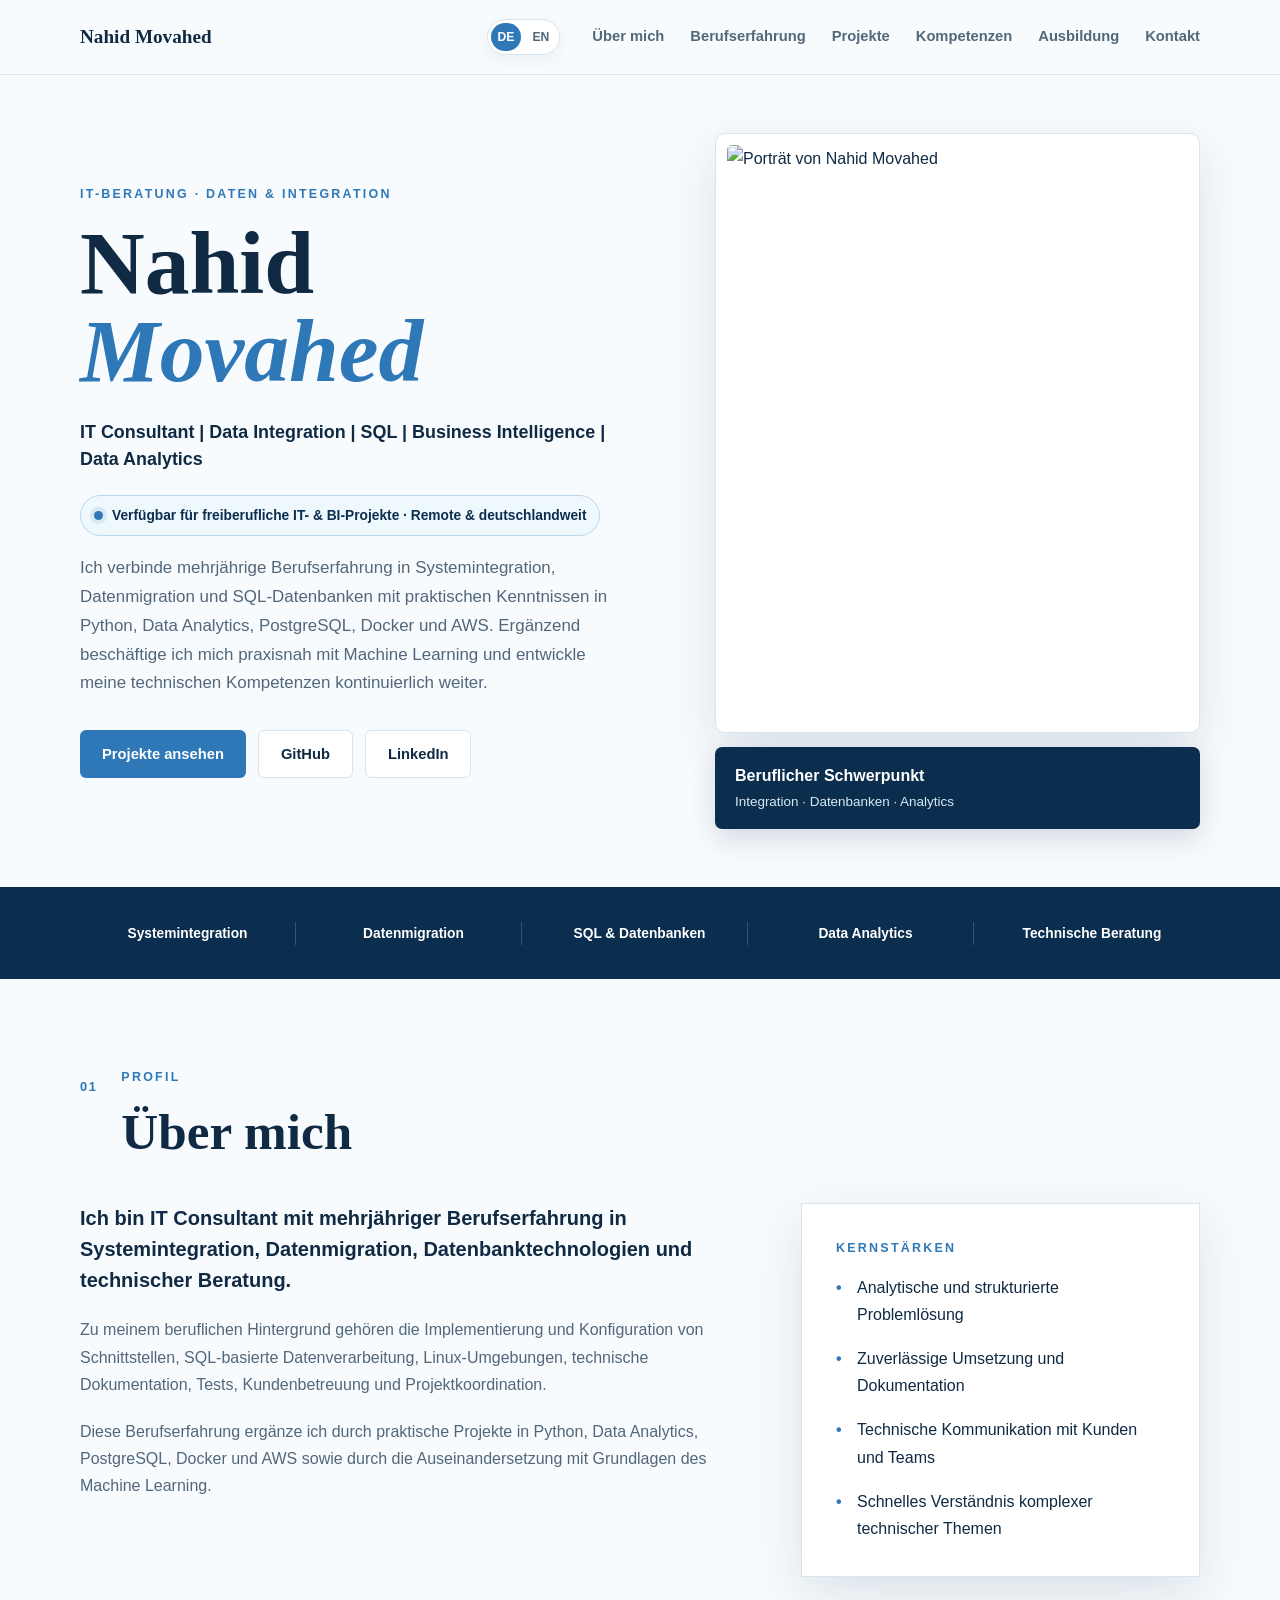
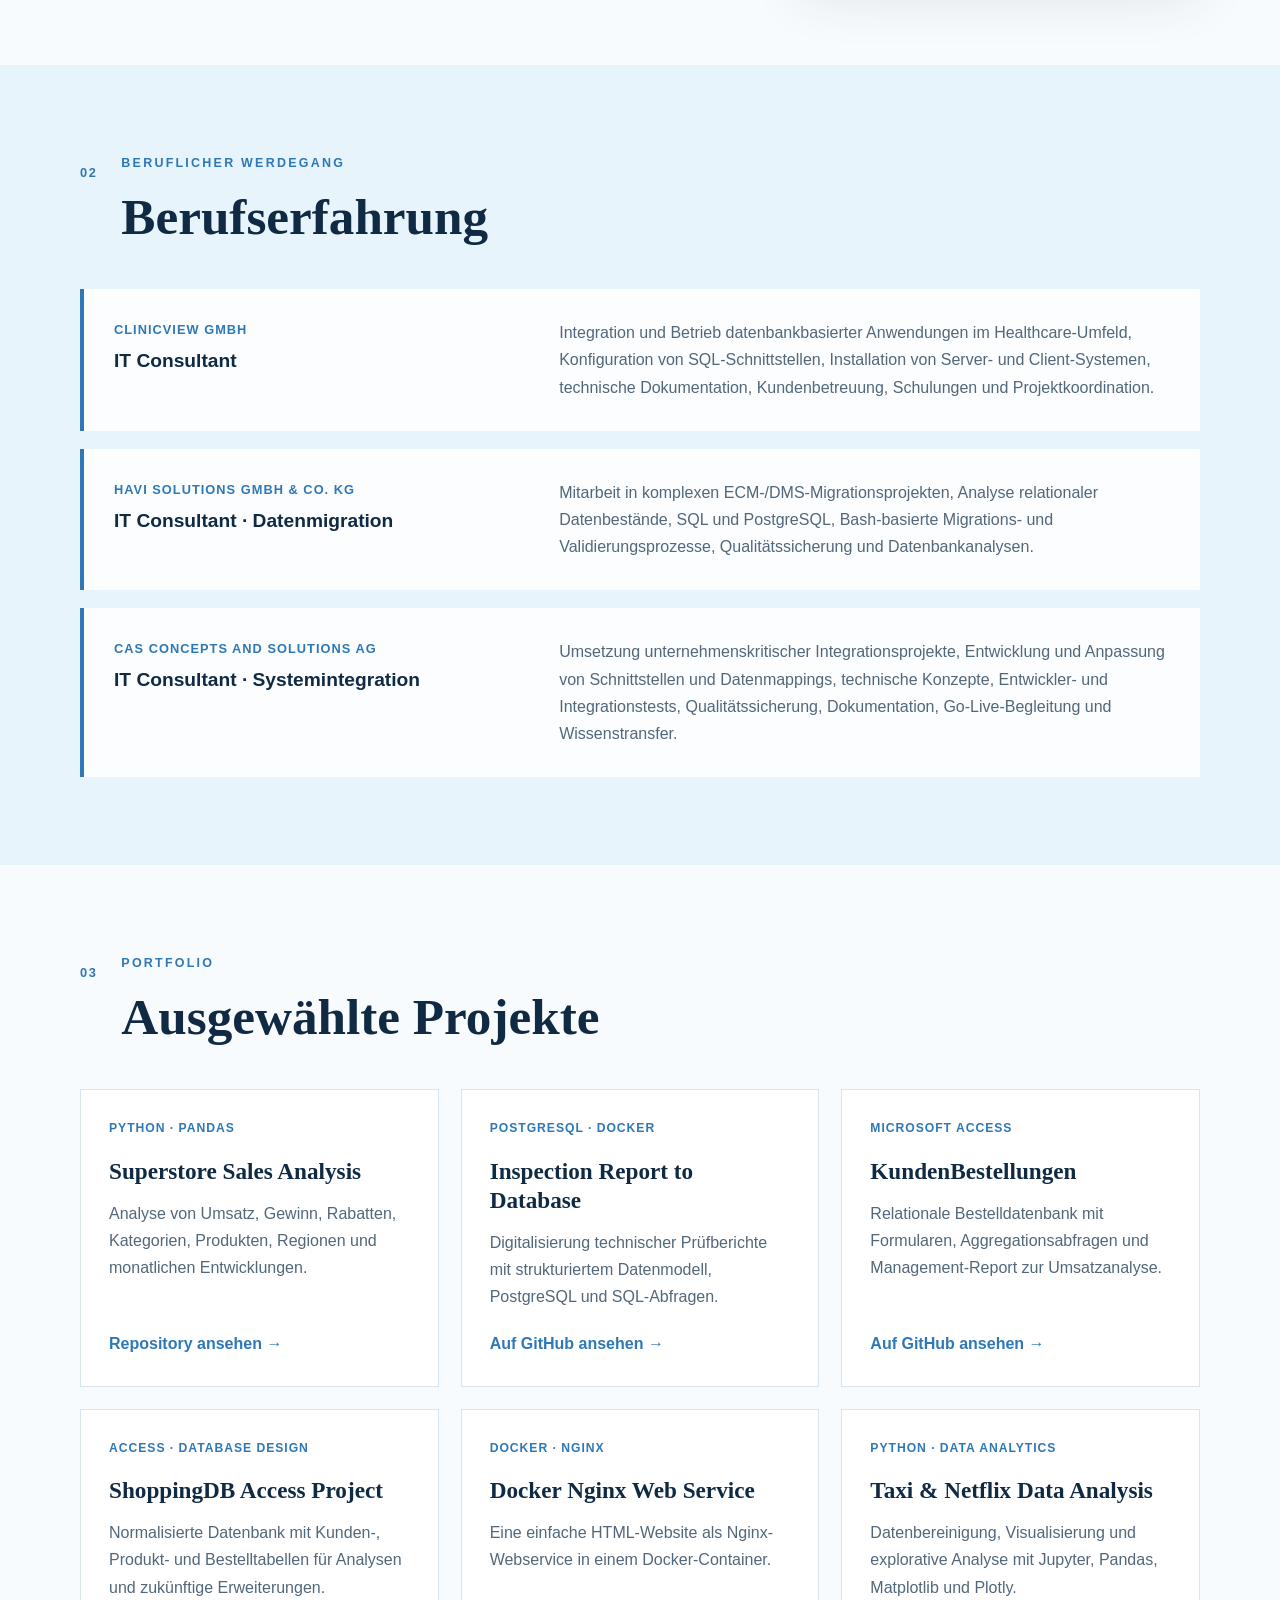
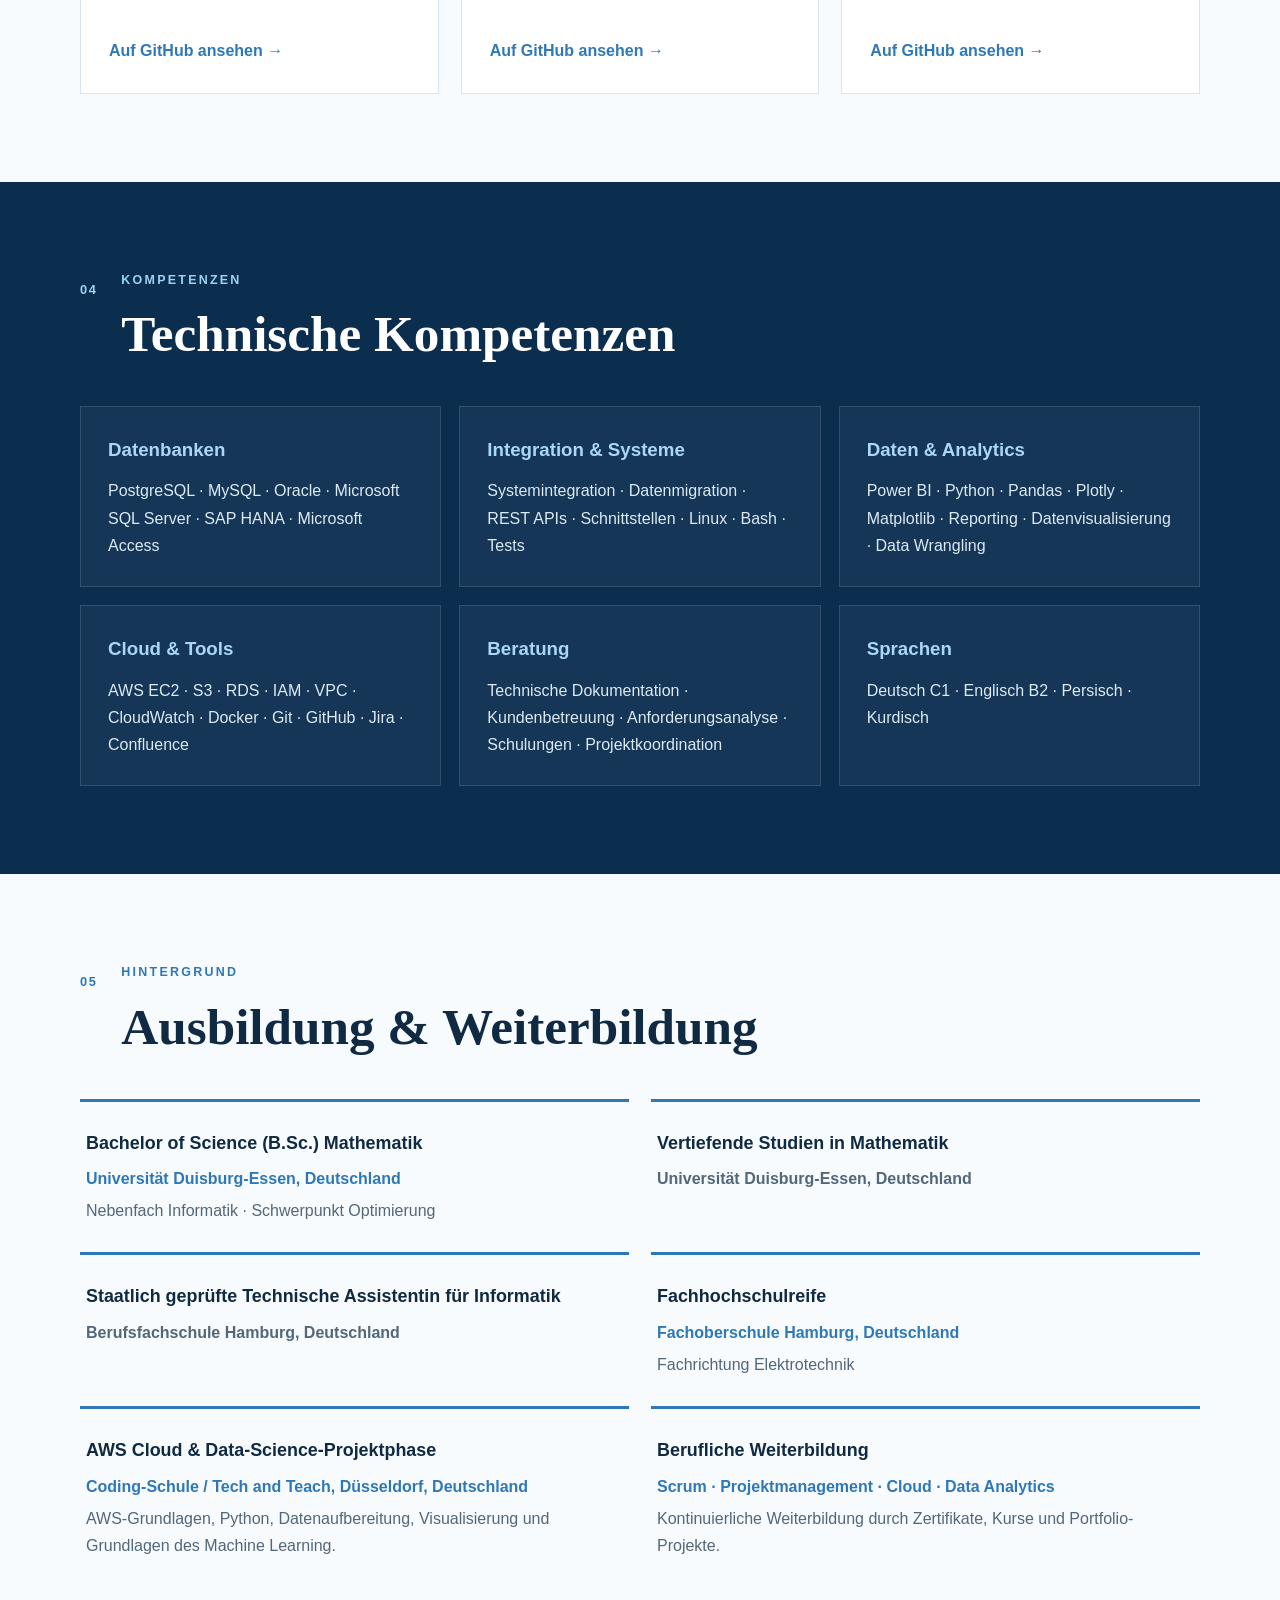
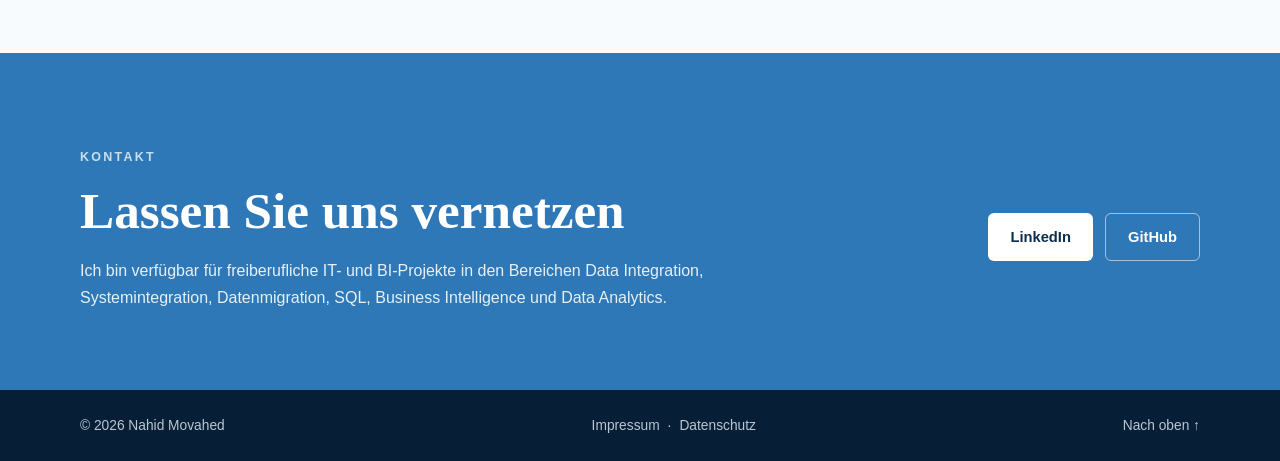
==== index.html @ 4afa4681 "Update portfolio services and skills" ====
<!DOCTYPE html>

<html lang="de">
<head>
<meta charset="utf-8"/>
<meta content="width=device-width, initial-scale=1.0" name="viewport"/>
<meta content="Professionelles Portfolio von Nahid Movahed – IT Consultant mit Schwerpunkten in Systemintegration, Datenmigration, SQL-Datenbanken und Data Analytics." name="description"/>
<meta content="Nahid Movahed" name="author"/>
<meta content="Nahid Movahed | IT Consultant" property="og:title"/>
<meta content="Systemintegration, Datenmigration, SQL und Data Analytics" property="og:description"/>
<meta content="website" property="og:type"/>
<title>Nahid Movahed | IT Consultant</title>
<link href="https://fonts.googleapis.com" rel="preconnect"/>
<link crossorigin="" href="https://fonts.gstatic.com" rel="preconnect"/>
<link href="https://fonts.googleapis.com/css2?family=Inter:wght@400;500;600;700&amp;family=Playfair+Display:wght@600;700&amp;display=swap" rel="stylesheet"/>
<link href="style.css" rel="stylesheet"/>
</head>
<body>
<header class="site-header">
<nav aria-label="Main navigation" class="nav container">
<a class="brand" href="#home">Nahid Movahed</a>
<div aria-label="Sprachauswahl" class="language-switch"><a class="active" href="index.html">DE</a><span>|</span><a href="en.html">EN</a></div><button aria-controls="nav-links" aria-expanded="false" aria-label="Menü öffnen" class="menu-button">☰</button>
<div class="nav-links" id="nav-links">
<a href="#about">Über mich</a>
<a href="#experience">Berufserfahrung</a>
<a href="#projects">Projekte</a>
<a href="#skills">Kompetenzen</a>
<a href="#education">Ausbildung</a>
<a href="#contact">Kontakt</a>
</div>
</nav>
</header>
<main>
<section class="hero container" id="home">
<div class="hero-copy">
<p class="eyebrow">IT-BERATUNG · DATEN &amp; INTEGRATION</p>
<h1>Nahid <span>Movahed</span></h1>
<p class="hero-title">IT Consultant | Data Integration | SQL | Business Intelligence | Data Analytics</p>
        <div class="freelance-badge">
          <span class="status-dot" aria-hidden="true"></span>
          Verfügbar für freiberufliche IT- & BI-Projekte · Remote & deutschlandweit
        </div>
<p class="hero-text">Ich verbinde mehrjährige Berufserfahrung in Systemintegration, Datenmigration und SQL-Datenbanken mit praktischen Kenntnissen in Python, Data Analytics, PostgreSQL, Docker und AWS. Ergänzend beschäftige ich mich praxisnah mit Machine Learning und entwickle meine technischen Kompetenzen kontinuierlich weiter.</p>
<div class="hero-actions">
<a class="button primary" href="#projects">Projekte ansehen</a>
<a class="button secondary" href="https://github.com/NahidMovahed-GER" rel="noopener" target="_blank">GitHub</a>
<a class="button secondary" href="https://www.linkedin.com/in/nahid-movahed-927a34260/" rel="noopener" target="_blank">LinkedIn</a>
</div>
</div>
<div class="hero-visual">
<div class="portrait-frame">
<img alt="Porträt von Nahid Movahed" src="https://github.com/NahidMovahed-GER.png"/>
</div>
<div class="professional-focus-card">
<strong>Beruflicher Schwerpunkt</strong>
<span>Integration · Datenbanken · Analytics</span>
</div>
</div>
</section>
<section aria-label="Core areas" class="focus-strip">
<div class="container focus-grid">
<span>Systemintegration</span>
<span>Datenmigration</span>
<span>SQL &amp; Datenbanken</span>
<span>Data Analytics</span>
<span>Technische Beratung</span>
</div>
</section>
<section class="section container" id="about">
<div class="section-heading">
<p class="section-number">01</p>
<div>
<p class="eyebrow">PROFIL</p>
<h2>Über mich</h2>
</div>
</div>
<div class="about-grid">
<div class="about-copy">
<p class="lead">Ich bin IT Consultant mit mehrjähriger Berufserfahrung in Systemintegration, Datenmigration, Datenbanktechnologien und technischer Beratung.</p>
<p>Zu meinem beruflichen Hintergrund gehören die Implementierung und Konfiguration von Schnittstellen, SQL-basierte Datenverarbeitung, Linux-Umgebungen, technische Dokumentation, Tests, Kundenbetreuung und Projektkoordination.</p>
<p>Diese Berufserfahrung ergänze ich durch praktische Projekte in Python, Data Analytics, PostgreSQL, Docker und AWS sowie durch die Auseinandersetzung mit Grundlagen des Machine Learning.</p>
</div>
<aside class="strengths-card">
<p class="eyebrow">KERNSTÄRKEN</p>
<ul>
<li>Analytische und strukturierte Problemlösung</li>
<li>Zuverlässige Umsetzung und Dokumentation</li>
<li>Technische Kommunikation mit Kunden und Teams</li>
<li>Schnelles Verständnis komplexer technischer Themen</li>
</ul>
</aside>
</div>
</section>
<section class="section section-soft" id="experience">
<div class="container">
<div class="section-heading">
<p class="section-number">02</p>
<div>
<p class="eyebrow">BERUFLICHER WERDEGANG</p>
<h2>Berufserfahrung</h2>
</div>
</div>
<div class="experience-list">
<article class="experience-card">
<div>
<p class="company">ClinicView GmbH</p>
<h3>IT Consultant</h3>
</div>
<p>Integration und Betrieb datenbankbasierter Anwendungen im Healthcare-Umfeld, Konfiguration von SQL-Schnittstellen, Installation von Server- und Client-Systemen, technische Dokumentation, Kundenbetreuung, Schulungen und Projektkoordination.</p>
</article>
<article class="experience-card">
<div>
<p class="company">HAVI Solutions GmbH &amp; Co. KG</p>
<h3>IT Consultant · Datenmigration</h3>
</div>
<p>Mitarbeit in komplexen ECM-/DMS-Migrationsprojekten, Analyse relationaler Datenbestände, SQL und PostgreSQL, Bash-basierte Migrations- und Validierungsprozesse, Qualitätssicherung und Datenbankanalysen.</p>
</article>
<article class="experience-card">
<div>
<p class="company">CAS Concepts and Solutions AG</p>
<h3>IT Consultant · Systemintegration</h3>
</div>
<p>Umsetzung unternehmenskritischer Integrationsprojekte, Entwicklung und Anpassung von Schnittstellen und Datenmappings, technische Konzepte, Entwickler- und Integrationstests, Qualitätssicherung, Dokumentation, Go-Live-Begleitung und Wissenstransfer.</p>
</article>
</div>
</div>
</section>
<section class="section container" id="projects">
<div class="section-heading">
<p class="section-number">03</p>
<div>
<p class="eyebrow">PORTFOLIO</p>
<h2>Ausgewählte Projekte</h2>
</div>
</div>
<div class="project-grid">
<article class="project-card">
<p class="project-tag">Python · Pandas</p>
<h3>Superstore Sales Analysis</h3>
<p>Analyse von Umsatz, Gewinn, Rabatten, Kategorien, Produkten, Regionen und monatlichen Entwicklungen.</p>
<a href="https://github.com/NahidMovahed-GER/superstore-sales-analysis" rel="noopener" target="_blank">Repository ansehen →</a>
</article>
<article class="project-card">
<p class="project-tag">PostgreSQL · Docker</p>
<h3>Inspection Report to Database</h3>
<p>Digitalisierung technischer Prüfberichte mit strukturiertem Datenmodell, PostgreSQL und SQL-Abfragen.</p>
<a href="https://github.com/NahidMovahed-GER" rel="noopener" target="_blank">Auf GitHub ansehen →</a>
</article>
<article class="project-card">
<p class="project-tag">Microsoft Access</p>
<h3>KundenBestellungen</h3>
<p>Relationale Bestelldatenbank mit Formularen, Aggregationsabfragen und Management-Report zur Umsatzanalyse.</p>
<a href="https://github.com/NahidMovahed-GER" rel="noopener" target="_blank">Auf GitHub ansehen →</a>
</article>
<article class="project-card">
<p class="project-tag">Access · Database Design</p>
<h3>ShoppingDB Access Project</h3>
<p>Normalisierte Datenbank mit Kunden-, Produkt- und Bestelltabellen für Analysen und zukünftige Erweiterungen.</p>
<a href="https://github.com/NahidMovahed-GER" rel="noopener" target="_blank">Auf GitHub ansehen →</a>
</article>
<article class="project-card">
<p class="project-tag">Docker · Nginx</p>
<h3>Docker Nginx Web Service</h3>
<p>Eine einfache HTML-Website als Nginx-Webservice in einem Docker-Container.</p>
<a href="https://github.com/NahidMovahed-GER" rel="noopener" target="_blank">Auf GitHub ansehen →</a>
</article>
<article class="project-card">
<p class="project-tag">Python · Data Analytics</p>
<h3>Taxi &amp; Netflix Data Analysis</h3>
<p>Datenbereinigung, Visualisierung und explorative Analyse mit Jupyter, Pandas, Matplotlib und Plotly.</p>
<a href="https://github.com/NahidMovahed-GER" rel="noopener" target="_blank">Auf GitHub ansehen →</a>
</article>
</div>
</section>
<section class="section section-dark" id="skills">
<div class="container">
<div class="section-heading light">
<p class="section-number">04</p>
<div>
<p class="eyebrow">KOMPETENZEN</p>
<h2>Technische Kompetenzen</h2>
</div>
</div>
<div class="skills-grid">
<div class="skill-group">
<h3>Datenbanken</h3>
<p>PostgreSQL · MySQL · Oracle · Microsoft SQL Server · SAP HANA · Microsoft Access</p>
</div>
<div class="skill-group">
<h3>Integration &amp; Systeme</h3>
<p>Systemintegration · Datenmigration · REST APIs · Schnittstellen · Linux · Bash · Tests</p>
</div>
<div class="skill-group">
<h3>Daten &amp; Analytics</h3>
<p>Power BI · Python · Pandas · Plotly · Matplotlib · Reporting · Datenvisualisierung · Data Wrangling</p>
</div>
<div class="skill-group">
<h3>Cloud &amp; Tools</h3>
<p>AWS EC2 · S3 · RDS · IAM · VPC · CloudWatch · Docker · Git · GitHub · Jira · Confluence</p>
</div>
<div class="skill-group">
<h3>Beratung</h3>
<p>Technische Dokumentation · Kundenbetreuung · Anforderungsanalyse · Schulungen · Projektkoordination</p>
</div>
<div class="skill-group">
<h3>Sprachen</h3>
<p>Deutsch C1 · Englisch B2 · Persisch · Kurdisch</p>
</div>
</div>
</div>
</section>
<section class="section container" id="education">
<div class="section-heading">
<p class="section-number">05</p>
<div>
<p class="eyebrow">HINTERGRUND</p>
<h2>Ausbildung &amp; Weiterbildung</h2>
</div>
</div>
<div class="education-grid">
<article>
<h3>Bachelor of Science (B.Sc.) Mathematik</h3>
<p class="institution">Universität Duisburg-Essen, Deutschland</p>
<p>Nebenfach Informatik · Schwerpunkt Optimierung</p>
</article>
<article>
<h3>Vertiefende Studien in Mathematik</h3>
<p class="institution">Universität Duisburg-Essen, Deutschland</p>
</article>
<article>
<h3>Staatlich geprüfte Technische Assistentin für Informatik</h3>
<p class="institution">Berufsfachschule Hamburg, Deutschland</p>
</article>
<article>
<h3>Fachhochschulreife</h3>
<p class="institution">Fachoberschule Hamburg, Deutschland</p>
<p>Fachrichtung Elektrotechnik</p>
</article>
<article>
<h3>AWS Cloud &amp; Data-Science-Projektphase</h3>
<p class="institution">Coding-Schule / Tech and Teach, Düsseldorf, Deutschland</p>
<p>AWS-Grundlagen, Python, Datenaufbereitung, Visualisierung und Grundlagen des Machine Learning.</p>
</article>
<article>
<h3>Berufliche Weiterbildung</h3>
<p class="institution">Scrum · Projektmanagement · Cloud · Data Analytics</p>
<p>Kontinuierliche Weiterbildung durch Zertifikate, Kurse und Portfolio-Projekte.</p>
</article>
</div>
</section>
<section class="contact-section" id="contact">
<div class="container contact-grid">
<div>
<p class="eyebrow">KONTAKT</p>
<h2>Lassen Sie uns vernetzen</h2>
<p>Ich bin verfügbar für freiberufliche IT- und BI-Projekte in den Bereichen Data Integration, Systemintegration, Datenmigration, SQL, Business Intelligence und Data Analytics.</p>
</div>
<div class="contact-actions">
<a class="button light-button" href="https://www.linkedin.com/in/nahid-movahed-927a34260/" rel="noopener" target="_blank">LinkedIn</a>
<a class="button outline-light" href="https://github.com/NahidMovahed-GER" rel="noopener" target="_blank">GitHub</a>
</div>
</div>
</section>
</main>
<footer>
<div class="container footer-content">
<span>© <span id="year"></span> Nahid Movahed</span>
      <span class="footer-legal"><a href="impressum.html">Impressum</a><span>·</span><a href="datenschutz.html">Datenschutz</a></span>
<a href="#home">Nach oben ↑</a>
</div>
</footer>
<script src="script.js"></script>
</body>
</html>
---- style.css ----
* {
  margin: 0;
  padding: 0;
  box-sizing: border-box;
}

:root {
  --ink: #102A43;
  --muted: #52677A;
  --blue: #2F78B7;
  --blue-dark: #0B2E4F;
  --blue-soft: #E8F4FB;
  --paper: #F8FBFD;
  --white: #ffffff;
  --line: #D6E5F0;
  --shadow: 0 18px 50px rgba(11, 46, 79, 0.12);
}

html {
  scroll-behavior: smooth;
}

body {
  font-family: Arial, "Helvetica Neue", sans-serif;
  color: var(--ink);
  background: var(--paper);
  line-height: 1.7;
}

img {
  max-width: 100%;
  display: block;
}

a {
  color: inherit;
}

.container {
  width: min(1120px, calc(100% - 40px));
  margin: 0 auto;
}

.site-header {
  position: sticky;
  top: 0;
  z-index: 100;
  background: rgba(248, 251, 253, 0.95);
  backdrop-filter: blur(12px);
  border-bottom: 1px solid rgba(214, 229, 240, 0.9);
}

.nav {
  min-height: 74px;
  display: flex;
  align-items: center;
  justify-content: space-between;
  gap: 24px;
}

.brand {
  font-family: Georgia, "Times New Roman", serif;
  font-size: 1.2rem;
  font-weight: 700;
  text-decoration: none;
}

.nav-links {
  display: flex;
  gap: 26px;
}

.nav-links a {
  text-decoration: none;
  color: var(--muted);
  font-size: 0.92rem;
  font-weight: 600;
}

.nav-links a:hover {
  color: var(--blue);
}

.menu-button {
  display: none;
  border: 0;
  background: transparent;
  font-size: 1.5rem;
  cursor: pointer;
}

.hero {
  min-height: 620px;
  display: grid;
  grid-template-columns: 1fr 1fr;
  align-items: center;
  gap: 58px;
  padding-top: 58px;
  padding-bottom: 58px;
}

.eyebrow {
  color: var(--blue);
  font-size: 0.78rem;
  font-weight: 700;
  letter-spacing: 0.18em;
  margin-bottom: 14px;
}

.hero h1,
.section h2,
.contact-section h2 {
  font-family: Georgia, "Times New Roman", serif;
}

.hero h1 {
  font-size: clamp(3.4rem, 7vw, 5.8rem);
  line-height: 0.98;
  margin-bottom: 24px;
}

.hero h1 span {
  color: var(--blue);
  font-style: italic;
  font-weight: 600;
}

.hero-title {
  font-size: 1.12rem;
  font-weight: 700;
  line-height: 1.5;
  margin-bottom: 20px;
  max-width: 720px;
}

.hero-text {
  color: var(--muted);
  font-size: 1.06rem;
  max-width: 670px;
}

.hero-actions,
.contact-actions {
  display: flex;
  flex-wrap: wrap;
  gap: 12px;
  margin-top: 32px;
}

.button {
  display: inline-flex;
  align-items: center;
  justify-content: center;
  min-height: 48px;
  padding: 0 22px;
  border-radius: 6px;
  text-decoration: none;
  font-weight: 700;
  font-size: 0.92rem;
  transition: 0.2s ease;
}

.primary {
  background: var(--blue);
  color: white;
}

.primary:hover {
  background: var(--blue-dark);
  transform: translateY(-2px);
}

.secondary {
  border: 1px solid var(--line);
  background: white;
}

.secondary:hover {
  border-color: var(--blue);
  color: var(--blue);
  transform: translateY(-2px);
}

.hero-visual {
  display: flex;
  flex-direction: column;
  align-items: flex-end;
  gap: 14px;
}

.portrait-frame {
  width: min(485px, 100%);
  margin-left: auto;
  padding: 11px;
  background: white;
  box-shadow: var(--shadow);
  border: 1px solid var(--line);
  border-radius: 10px;
}

.portrait-frame img {
  width: 100%;
  aspect-ratio: 4 / 5;
  object-fit: cover;
  object-position: center top;
  border-radius: 5px;
}

.professional-focus-card {
  width: min(485px, 100%);
  background: var(--blue-dark);
  color: white;
  padding: 15px 20px;
  box-shadow: 0 10px 28px rgba(11, 46, 79, 0.16);
  border-radius: 7px;
}

.professional-focus-card strong,
.professional-focus-card span {
  display: block;
}

.professional-focus-card span {
  color: #d9e9f5;
  font-size: 0.84rem;
  margin-top: 2px;
}

.focus-strip {
  background: var(--blue-dark);
  color: white;
}

.focus-grid {
  min-height: 92px;
  display: grid;
  grid-template-columns: repeat(5, 1fr);
  align-items: center;
  text-align: center;
  gap: 10px;
}

.focus-grid span {
  font-size: 0.86rem;
  font-weight: 600;
  border-right: 1px solid rgba(255,255,255,0.18);
}

.focus-grid span:last-child {
  border-right: 0;
}

.section {
  padding-top: 88px;
  padding-bottom: 88px;
}

.section-soft {
  background: var(--blue-soft);
  padding-top: 88px;
  padding-bottom: 88px;
}

.section-dark {
  background: #0B2E4F;
  color: white;
  padding-top: 88px;
  padding-bottom: 88px;
}

.section-heading {
  display: flex;
  align-items: flex-start;
  gap: 24px;
  margin-bottom: 42px;
}

.section-number {
  color: var(--blue);
  font-size: 0.8rem;
  font-weight: 700;
  letter-spacing: 0.12em;
  padding-top: 9px;
}

.section h2,
.contact-section h2 {
  font-size: clamp(2.2rem, 4vw, 3.4rem);
  line-height: 1.15;
}

.about-grid {
  display: grid;
  grid-template-columns: 1.25fr 0.75fr;
  gap: 56px;
}

.about-copy p + p {
  margin-top: 20px;
}

.lead {
  font-size: 1.25rem;
  font-weight: 600;
  line-height: 1.55;
}

.about-copy p:not(.lead) {
  color: var(--muted);
}

.strengths-card {
  background: white;
  border: 1px solid var(--line);
  padding: 34px;
  box-shadow: var(--shadow);
}

.strengths-card ul {
  list-style: none;
  display: grid;
  gap: 17px;
}

.strengths-card li {
  padding-left: 21px;
  position: relative;
}

.strengths-card li::before {
  content: "•";
  position: absolute;
  left: 0;
  color: var(--blue);
  font-weight: 700;
}

.experience-list {
  display: grid;
  gap: 18px;
}

.experience-card {
  background: rgba(255,255,255,0.82);
  border-left: 4px solid var(--blue);
  padding: 30px;
  display: grid;
  grid-template-columns: 0.8fr 1.2fr;
  gap: 38px;
}

.company {
  color: var(--blue);
  font-size: 0.8rem;
  font-weight: 800;
  letter-spacing: 0.08em;
  text-transform: uppercase;
}

.experience-card h3 {
  font-size: 1.2rem;
  margin-top: 4px;
}

.experience-card > p {
  color: var(--muted);
}

.project-grid {
  display: grid;
  grid-template-columns: repeat(3, 1fr);
  gap: 22px;
}

.project-card {
  min-height: 285px;
  background: white;
  border: 1px solid var(--line);
  padding: 28px;
  display: flex;
  flex-direction: column;
  transition: 0.22s ease;
}

.project-card:hover {
  transform: translateY(-5px);
  box-shadow: var(--shadow);
  border-color: transparent;
}

.project-tag {
  color: var(--blue);
  font-size: 0.76rem;
  font-weight: 800;
  text-transform: uppercase;
  letter-spacing: 0.08em;
}

.project-card h3 {
  font-family: Georgia, "Times New Roman", serif;
  font-size: 1.45rem;
  line-height: 1.25;
  margin: 18px 0 14px;
}

.project-card p:not(.project-tag) {
  color: var(--muted);
}

.project-card a {
  margin-top: auto;
  padding-top: 20px;
  color: var(--blue);
  font-weight: 700;
  text-decoration: none;
}

.light .section-number,
.light .eyebrow {
  color: #9ED1F3;
}

.skills-grid {
  display: grid;
  grid-template-columns: repeat(3, 1fr);
  gap: 18px;
}

.skill-group {
  border: 1px solid rgba(255,255,255,0.13);
  padding: 27px;
  background: rgba(255,255,255,0.04);
}

.skill-group h3 {
  color: #A9D7F5;
  margin-bottom: 12px;
}

.skill-group p {
  color: #DCEAF4;
}

.education-grid {
  display: grid;
  grid-template-columns: repeat(2, 1fr);
  gap: 22px;
}

.education-grid article {
  border-top: 3px solid var(--blue);
  padding: 26px 6px 6px;
}

.education-grid h3 {
  font-size: 1.12rem;
  margin-bottom: 7px;
}

.institution {
  color: var(--blue);
  font-weight: 700;
  margin-bottom: 5px;
}

.education-grid article p:last-child {
  color: var(--muted);
}

.contact-section {
  background: var(--blue);
  color: white;
  padding: 78px 0;
}

.contact-grid {
  display: grid;
  grid-template-columns: 1.2fr 0.8fr;
  align-items: center;
  gap: 60px;
}

.contact-section .eyebrow {
  color: #c9dfef;
}

.contact-section p {
  color: #e7f0f7;
  max-width: 670px;
  margin-top: 16px;
}

.contact-actions {
  justify-content: flex-end;
}

.light-button {
  background: white;
  color: var(--blue-dark);
}

.outline-light {
  border: 1px solid rgba(255,255,255,0.55);
  color: white;
}

footer {
  background: #071F36;
  color: #b9c7d3;
  padding: 24px 0;
}

.footer-content {
  display: flex;
  justify-content: space-between;
  gap: 20px;
  font-size: 0.86rem;
}

.footer-content a {
  text-decoration: none;
}

@media (max-width: 900px) {
  .hero,
  .about-grid,
  .contact-grid {
    grid-template-columns: 1fr;
  }

  .hero {
    gap: 45px;
  }

  .portrait-frame {
    margin: 0 auto;
  }

  .professional-focus-card {
    margin: 0 auto;
  }

  .focus-grid {
    grid-template-columns: repeat(2, 1fr);
    padding: 24px 0;
  }

  .focus-grid span {
    border-right: 0;
  }

  .experience-card,
  .education-grid {
    grid-template-columns: 1fr;
  }

  .project-grid,
  .skills-grid {
    grid-template-columns: repeat(2, 1fr);
  }

  .contact-actions {
    justify-content: flex-start;
  }
}

@media (max-width: 680px) {
  .menu-button {
    display: block;
  }

  .nav-links {
    display: none;
    position: absolute;
    top: 74px;
    left: 0;
    right: 0;
    padding: 22px;
    background: var(--paper);
    border-bottom: 1px solid var(--line);
    flex-direction: column;
  }

  .nav-links.open {
    display: flex;
  }

  .hero {
    min-height: auto;
    padding-top: 55px;
  }

  .hero h1 {
    font-size: 3.5rem;
  }

  .focus-grid,
  .project-grid,
  .skills-grid {
    grid-template-columns: 1fr;
  }

  .focus-grid {
    text-align: left;
  }

  .focus-grid span {
    padding: 4px 0;
  }

  .section,
  .section-soft,
  .section-dark {
    padding-top: 75px;
    padding-bottom: 75px;
  }

  .section-heading {
    gap: 14px;
  }

  .professional-focus-card {
    margin: 14px auto 0;
    width: min(485px, 100%);
  }

  .footer-content {
    flex-direction: column;
  }
}


.language-switch {
  display: inline-flex;
  align-items: center;
  gap: 4px;
  margin-left: auto;
  margin-right: 8px;
  padding: 3px;
  border: 1px solid var(--line);
  border-radius: 999px;
  background: var(--white);
  font-size: 0.76rem;
  font-weight: 700;
  box-shadow: 0 5px 16px rgba(11, 46, 79, 0.05);
}
.language-switch a {
  min-width: 30px;
  text-align: center;
  color: var(--muted);
  text-decoration: none;
  padding: 4px 7px;
  border-radius: 999px;
}
.language-switch a:hover {
  color: var(--blue);
}
.language-switch a.active {
  color: white;
  background: var(--blue);
}
.language-switch span {
  display: none;
}
@media (max-width: 680px) {
  .language-switch { margin-left: auto; margin-right: 10px; }
}


/* Final visual polish */
.nav-links a,
.button,
.project-card,
.experience-card,
.strengths-card,
.education-grid article {
  transition: transform 0.2s ease, box-shadow 0.2s ease, border-color 0.2s ease, color 0.2s ease;
}

.experience-card:hover,
.strengths-card:hover {
  transform: translateY(-3px);
  box-shadow: var(--shadow);
}

.education-grid article:hover {
  transform: translateY(-2px);
}

.hero-copy {
  max-width: 660px;
}

@media (max-width: 900px) {
  .hero-visual {
    align-items: center;
  }

  .portrait-frame {
    margin: 0 auto;
  }
}


.footer-left {
  display: flex;
  align-items: center;
  gap: 18px;
  flex-wrap: wrap;
}

.footer-tech {
  color: #8fa6b9;
  font-size: 0.82rem;
}

@media (max-width: 680px) {
  .footer-left {
    flex-direction: column;
    align-items: flex-start;
    gap: 4px;
  }
}


/* Freelance availability */
.freelance-badge {
  display: inline-flex;
  align-items: center;
  gap: 9px;
  margin: 2px 0 18px;
  padding: 8px 13px;
  border: 1px solid #b9d7ea;
  border-radius: 999px;
  background: #eef8fd;
  color: var(--blue-dark);
  font-size: 0.86rem;
  font-weight: 700;
}

.status-dot {
  width: 9px;
  height: 9px;
  border-radius: 50%;
  background: var(--blue);
  box-shadow: 0 0 0 4px rgba(47, 120, 183, 0.12);
}

.freelance-section {
  background: #f3f9fd;
  border-top: 1px solid var(--line);
}

.freelance-grid {
  display: grid;
  grid-template-columns: 0.9fr 1.1fr;
  gap: 56px;
  align-items: start;
}

.freelance-intro p:not(.lead) {
  color: var(--muted);
  margin-top: 18px;
}

.freelance-intro .button {
  margin-top: 28px;
}

.freelance-services {
  display: grid;
  gap: 12px;
}

.service-item {
  position: relative;
  padding: 18px 20px 18px 52px;
  background: white;
  border: 1px solid var(--line);
  border-radius: 8px;
  box-shadow: 0 7px 20px rgba(11, 46, 79, 0.05);
}

.service-item::before {
  content: "✓";
  position: absolute;
  left: 19px;
  top: 17px;
  width: 22px;
  height: 22px;
  display: grid;
  place-items: center;
  border-radius: 50%;
  background: var(--blue-soft);
  color: var(--blue);
  font-weight: 800;
  font-size: 0.8rem;
}

@media (max-width: 900px) {
  .freelance-grid {
    grid-template-columns: 1fr;
    gap: 34px;
  }
}

@media (max-width: 680px) {
  .freelance-badge {
    border-radius: 12px;
    line-height: 1.45;
  }
}


/* Legal footer links */
.footer-legal {
  display: inline-flex;
  align-items: center;
  gap: 8px;
}

.footer-legal a {
  color: inherit;
  text-decoration: none;
}

.footer-legal a:hover {
  color: white;
  text-decoration: underline;
}

/* Legal pages */
.legal-main {
  min-height: calc(100vh - 130px);
  padding: 76px 0 96px;
}

.legal-card {
  max-width: 860px;
  margin: 0 auto;
  background: white;
  border: 1px solid var(--line);
  border-radius: 10px;
  box-shadow: var(--shadow);
  padding: 44px;
}

.legal-card h1 {
  font-family: Georgia, "Times New Roman", serif;
  font-size: clamp(2.3rem, 5vw, 4rem);
  color: var(--blue-dark);
  margin-bottom: 10px;
}

.legal-card h2 {
  font-size: 1.18rem;
  margin: 30px 0 8px;
  color: var(--blue-dark);
}

.legal-card p,
.legal-card li {
  color: var(--muted);
}

.legal-card p + p {
  margin-top: 12px;
}

.legal-card ul {
  margin: 10px 0 0 22px;
}

.legal-card a {
  color: var(--blue);
}

.legal-back {
  display: inline-block;
  margin-bottom: 26px;
  color: var(--blue);
  font-weight: 700;
  text-decoration: none;
}

.legal-note {
  margin-top: 28px;
  padding-top: 18px;
  border-top: 1px solid var(--line);
  font-size: 0.88rem;
}

@media (max-width: 680px) {
  .legal-card {
    padding: 28px 22px;
  }
}
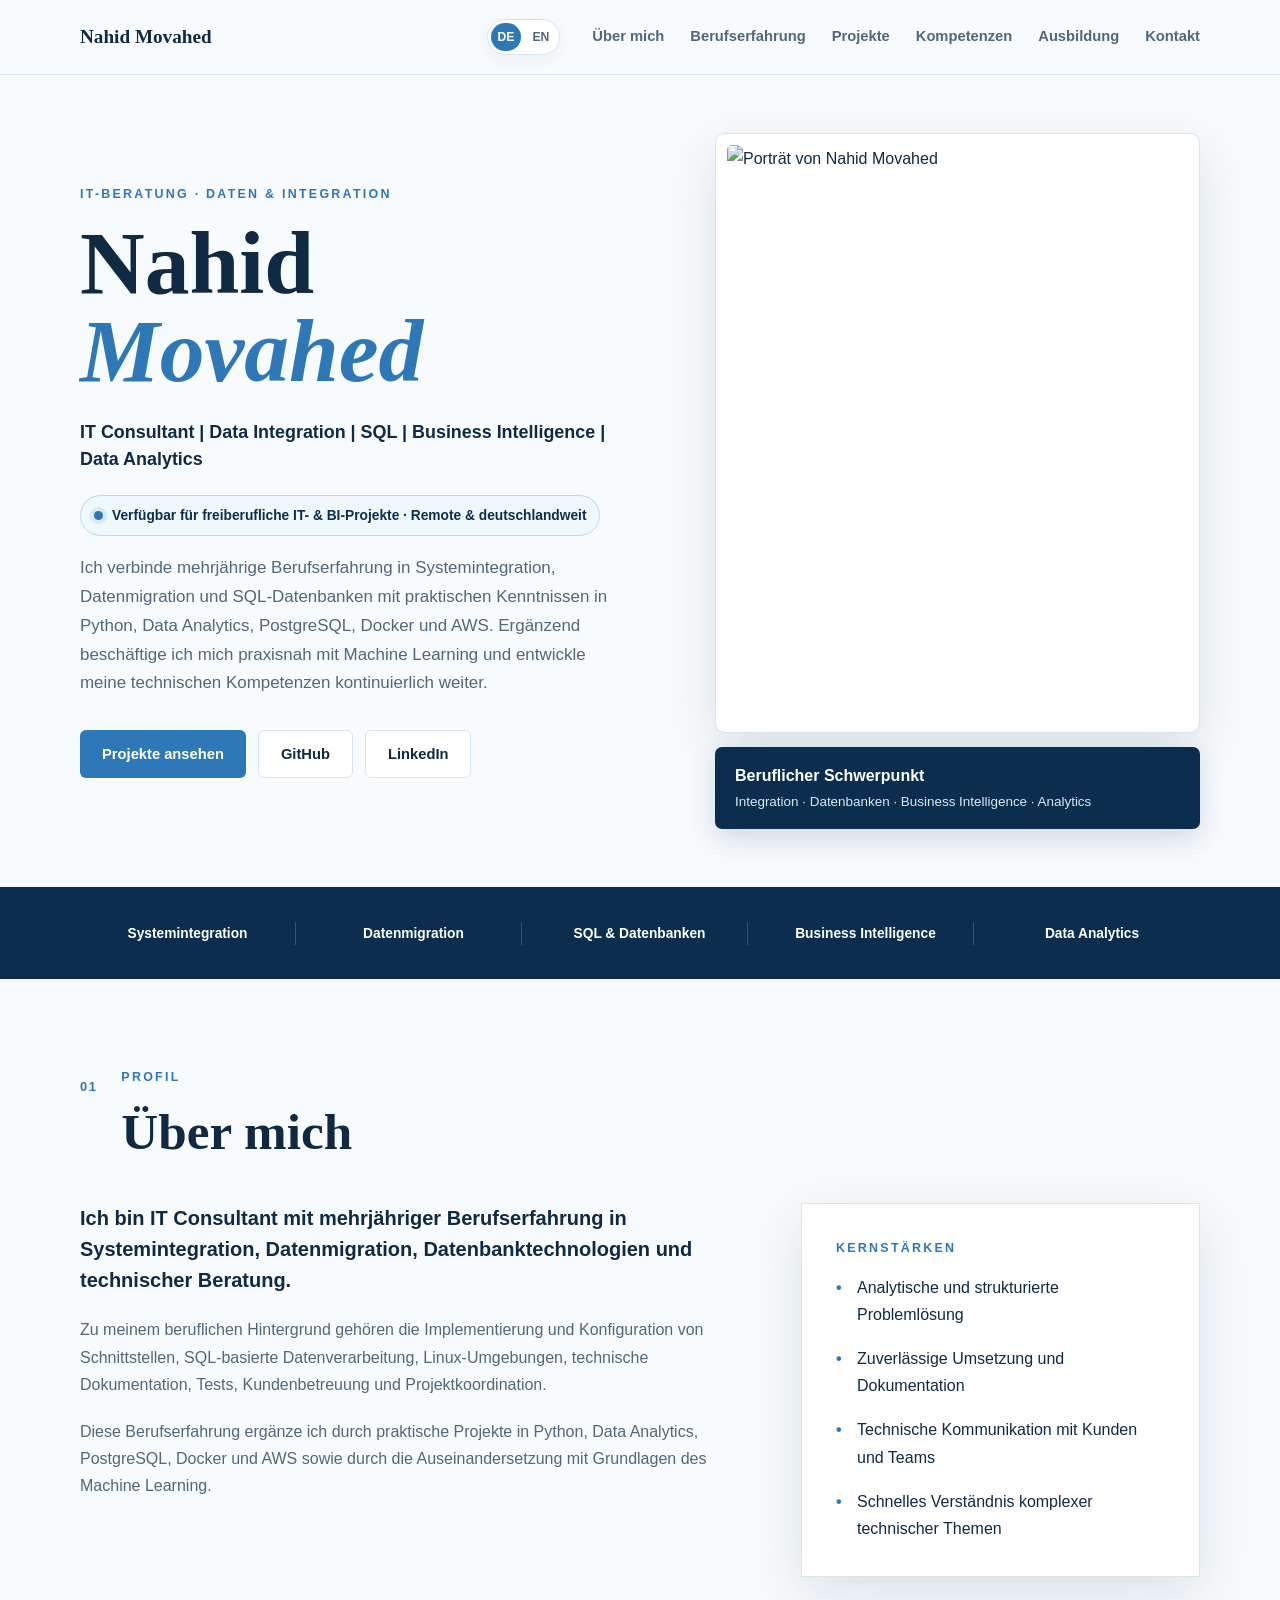
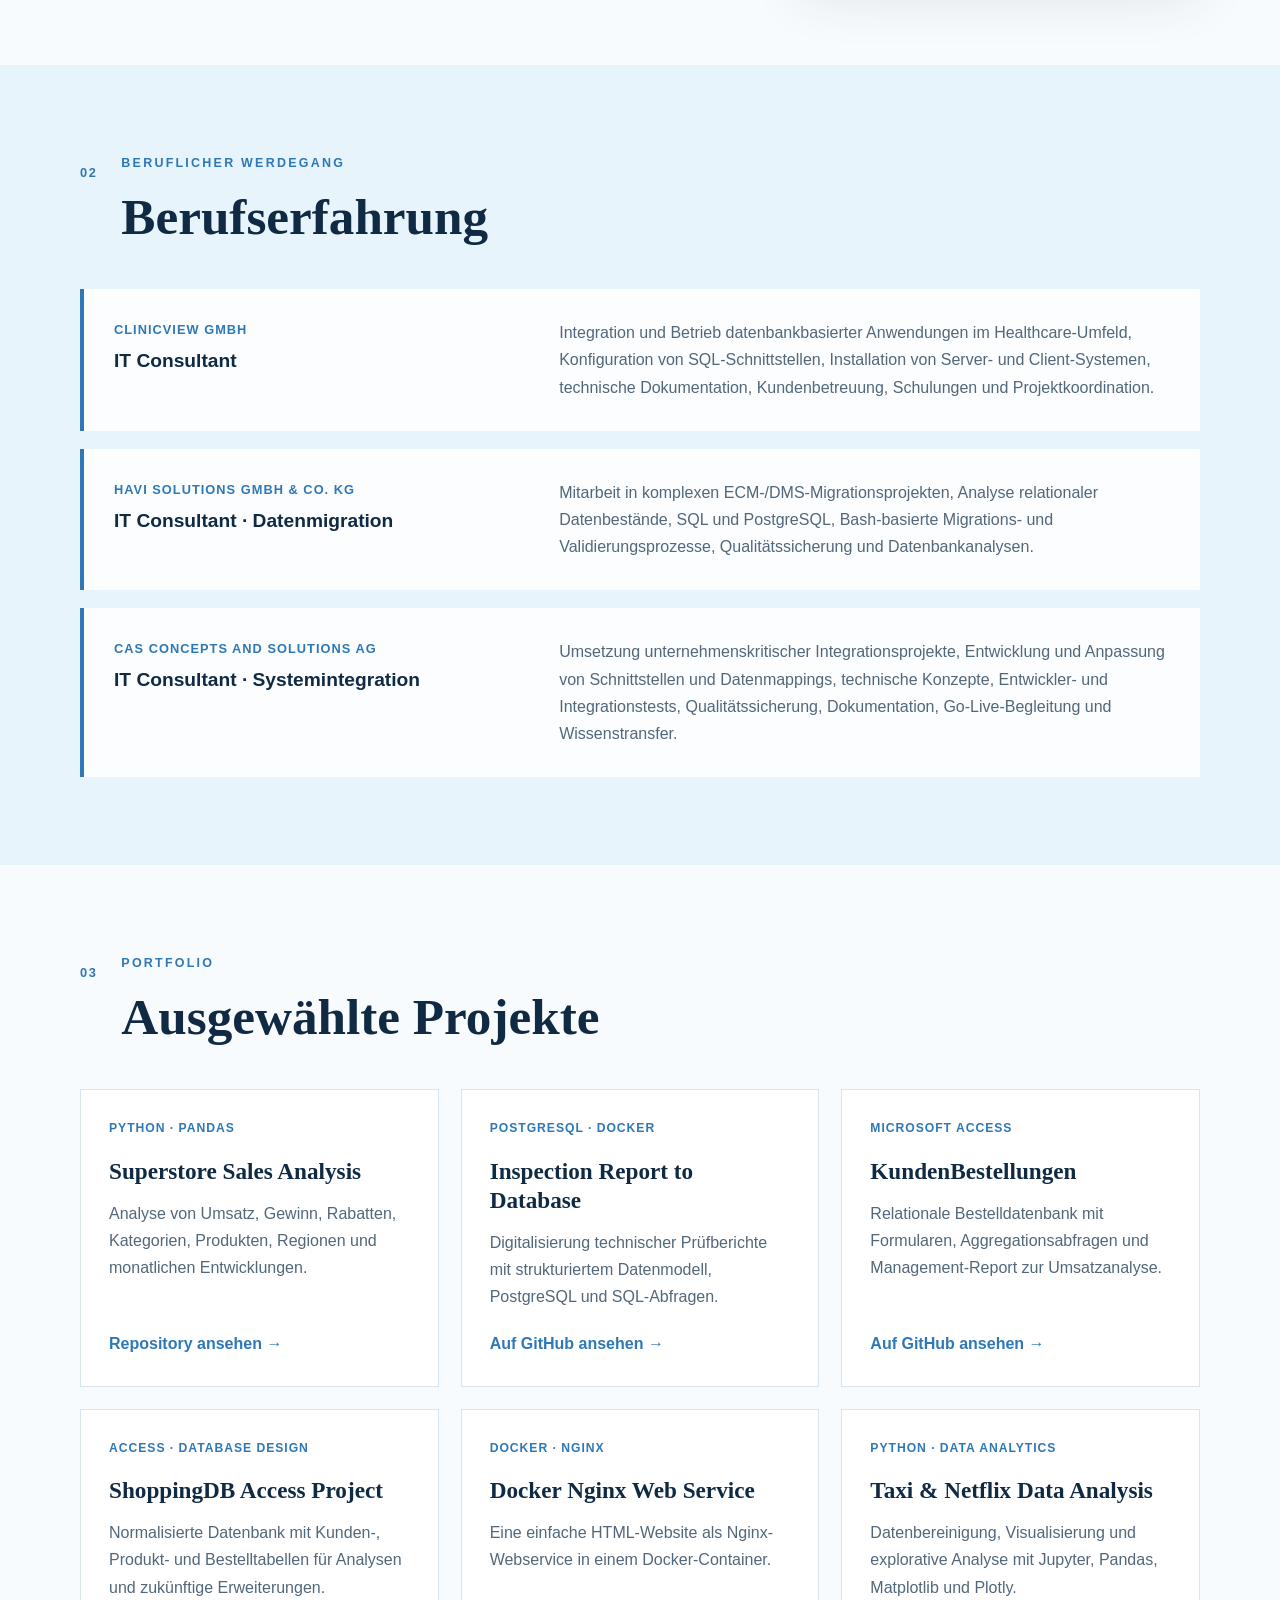
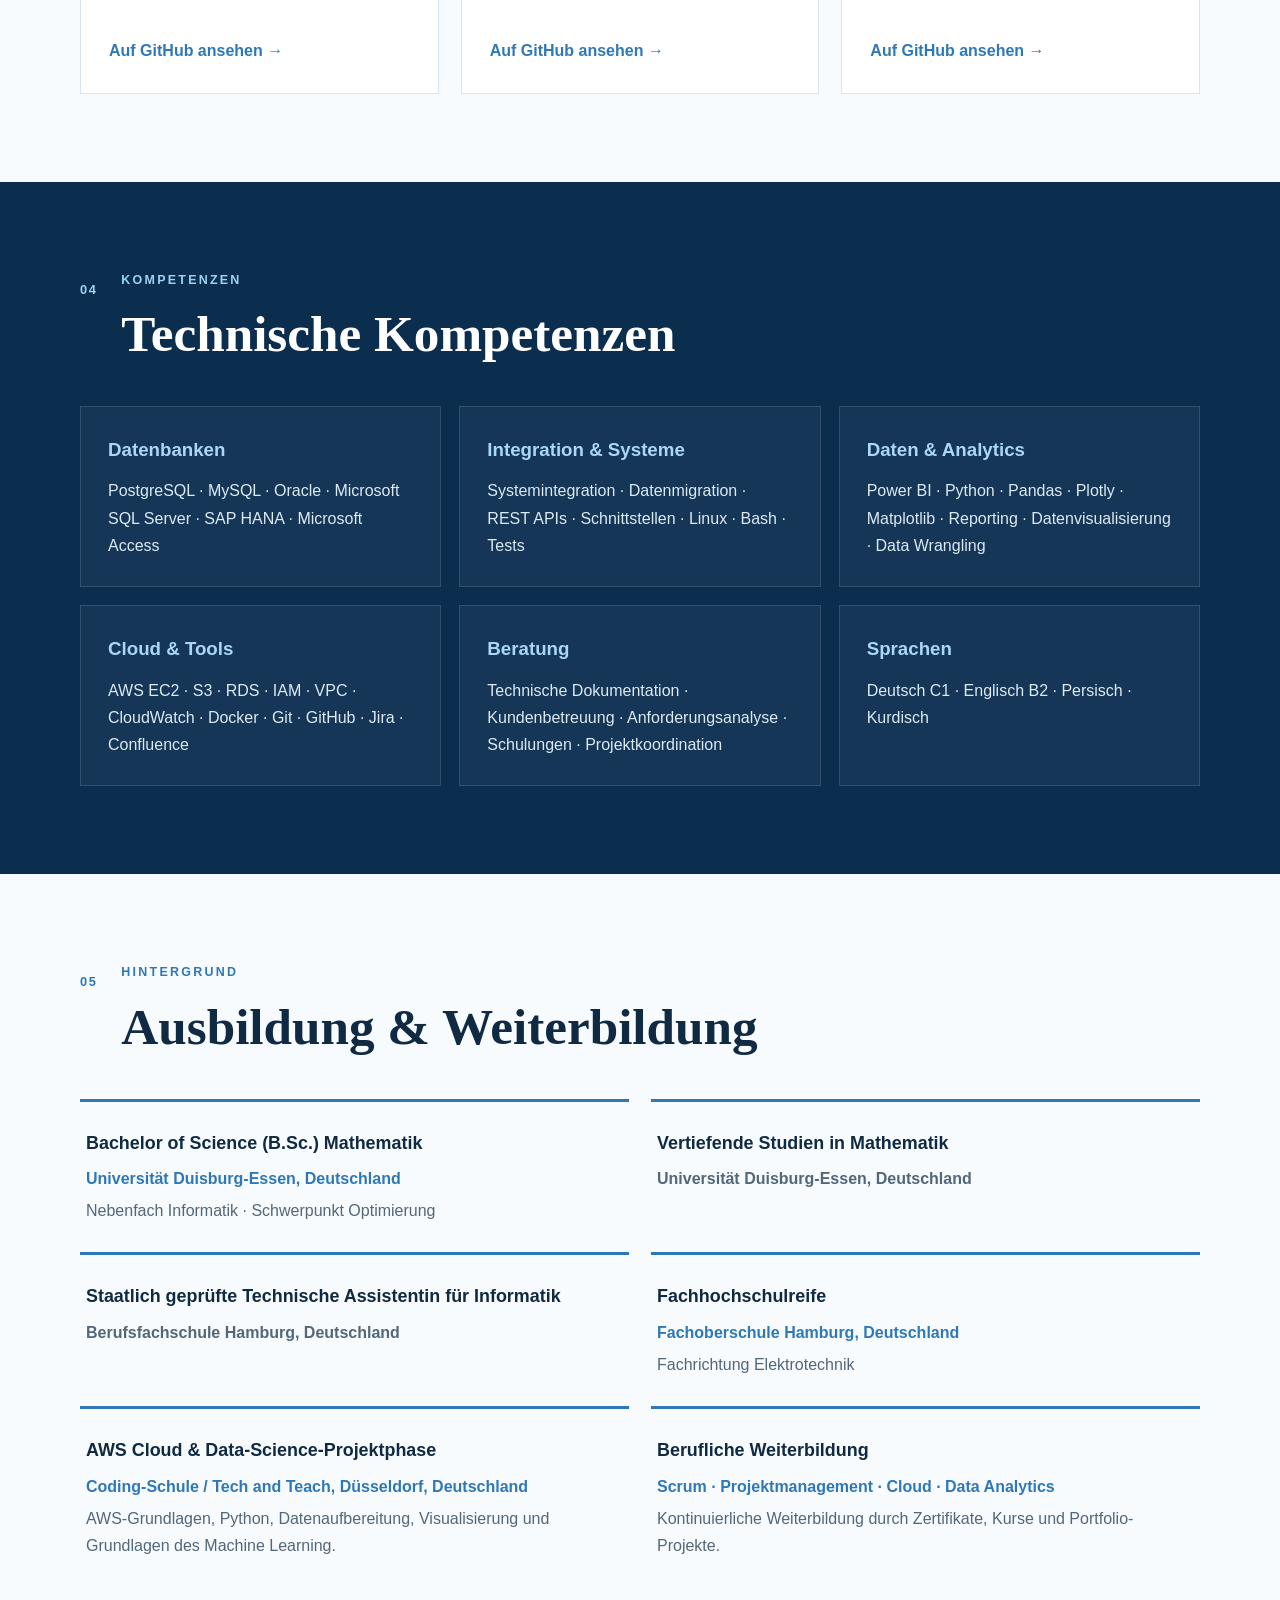
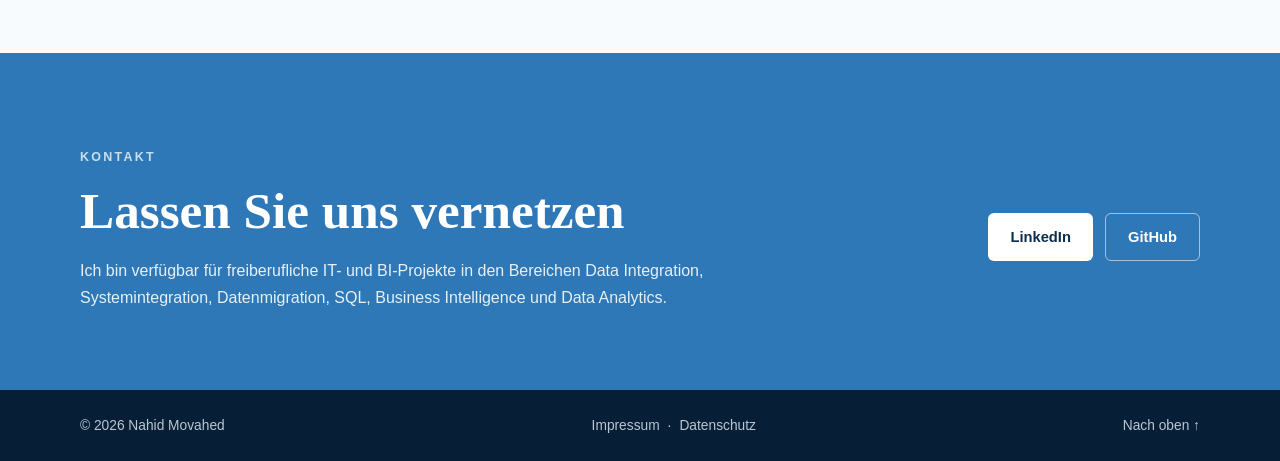
==== commit 81a1c4d0: "Update portfolio services and skills" ====
--- a/index.html
+++ b/index.html
@@ -53,7 +53,7 @@
 </div>
 <div class="professional-focus-card">
 <strong>Beruflicher Schwerpunkt</strong>
-<span>Integration · Datenbanken · Analytics</span>
+<span>Integration · Datenbanken · Business Intelligence · Analytics</span>
 </div>
 </div>
 </section>
@@ -62,8 +62,8 @@
 <span>Systemintegration</span>
 <span>Datenmigration</span>
 <span>SQL &amp; Datenbanken</span>
+<span>Business Intelligence</span>
 <span>Data Analytics</span>
-<span>Technische Beratung</span>
 </div>
 </section>
 <section class="section container" id="about">
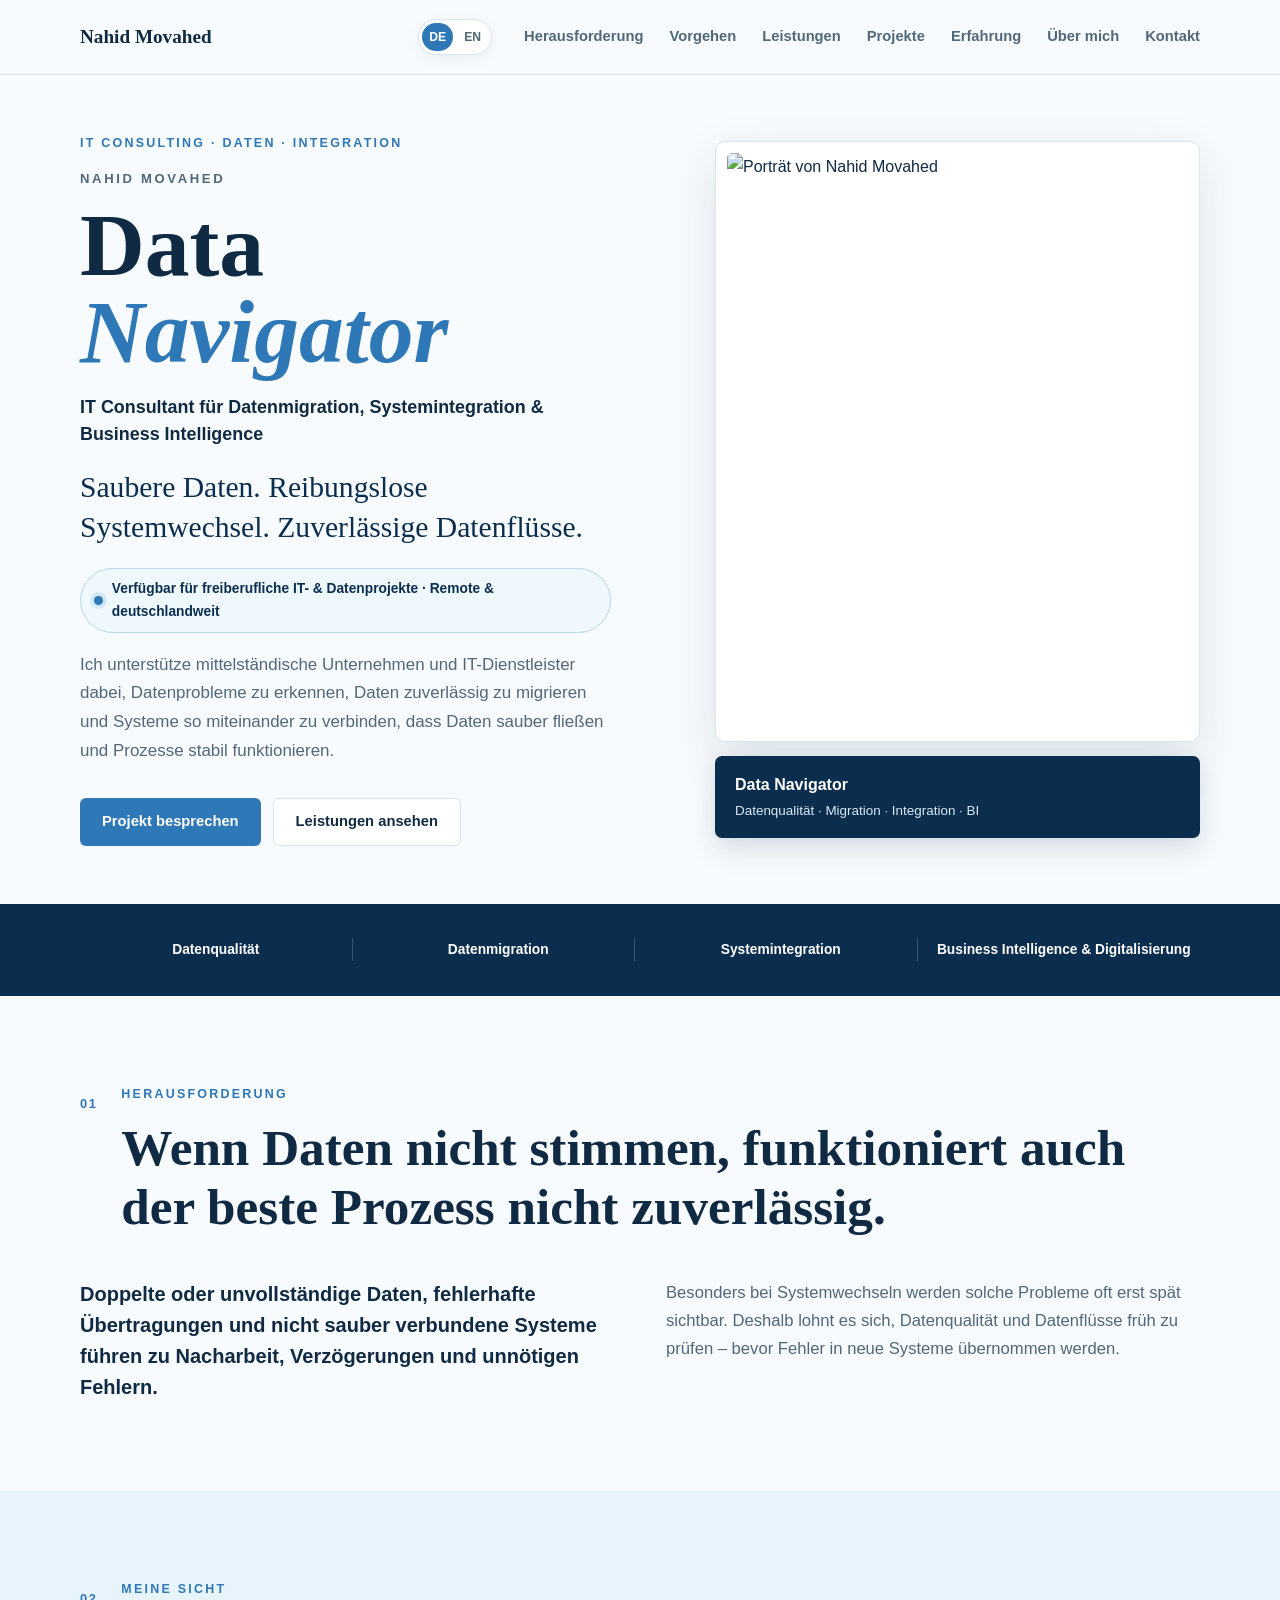
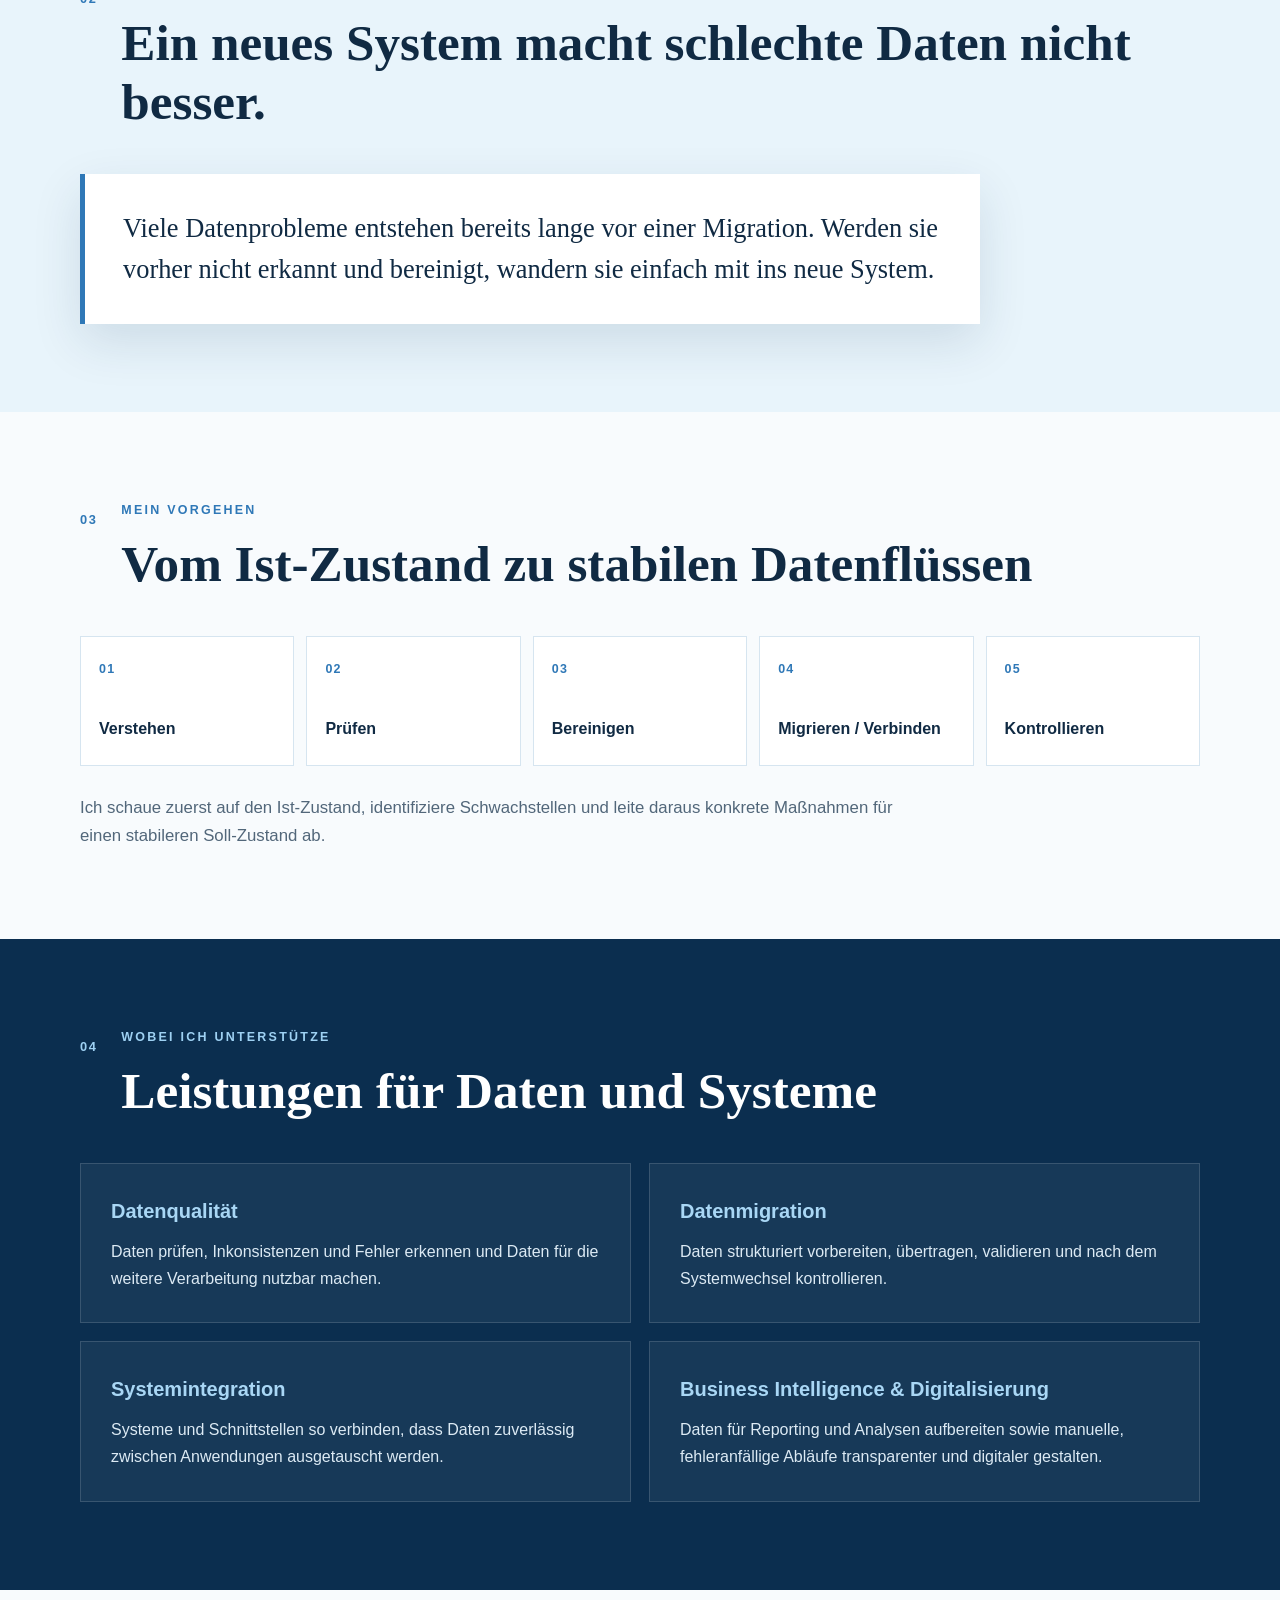
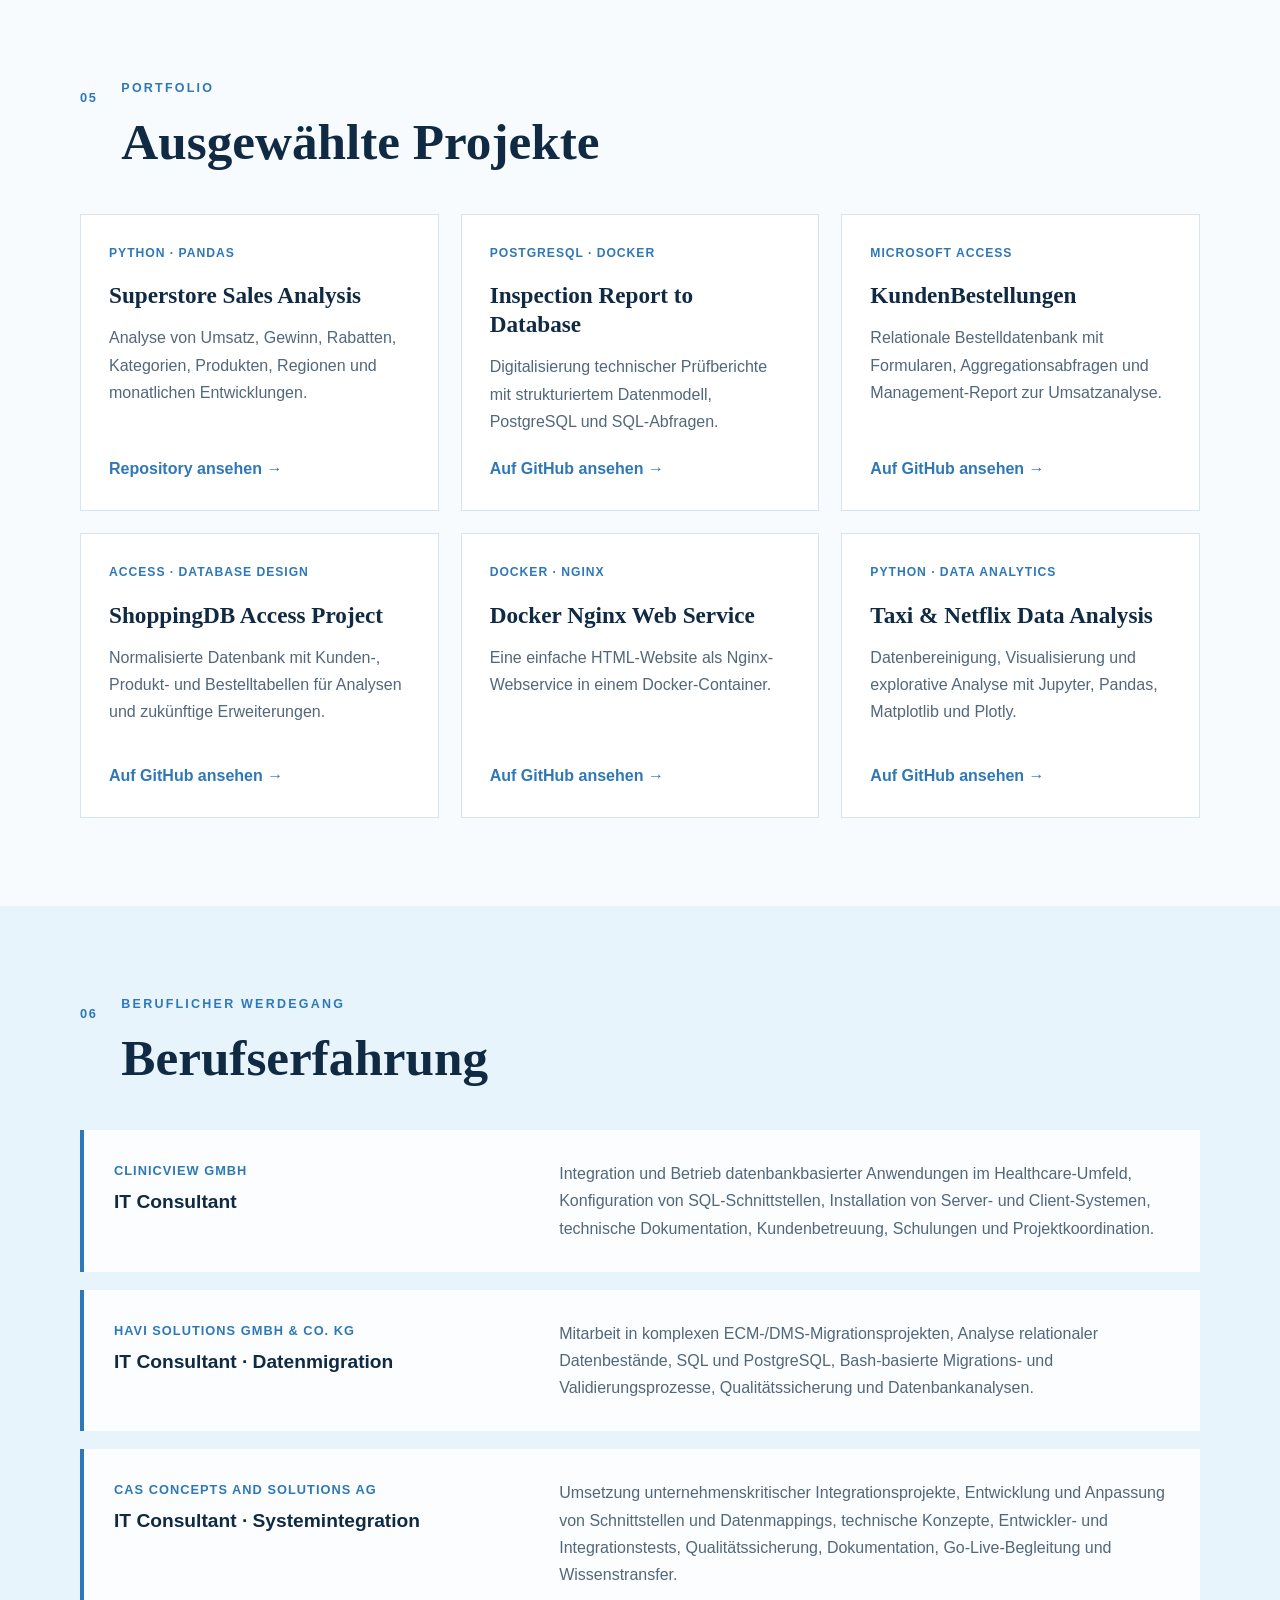
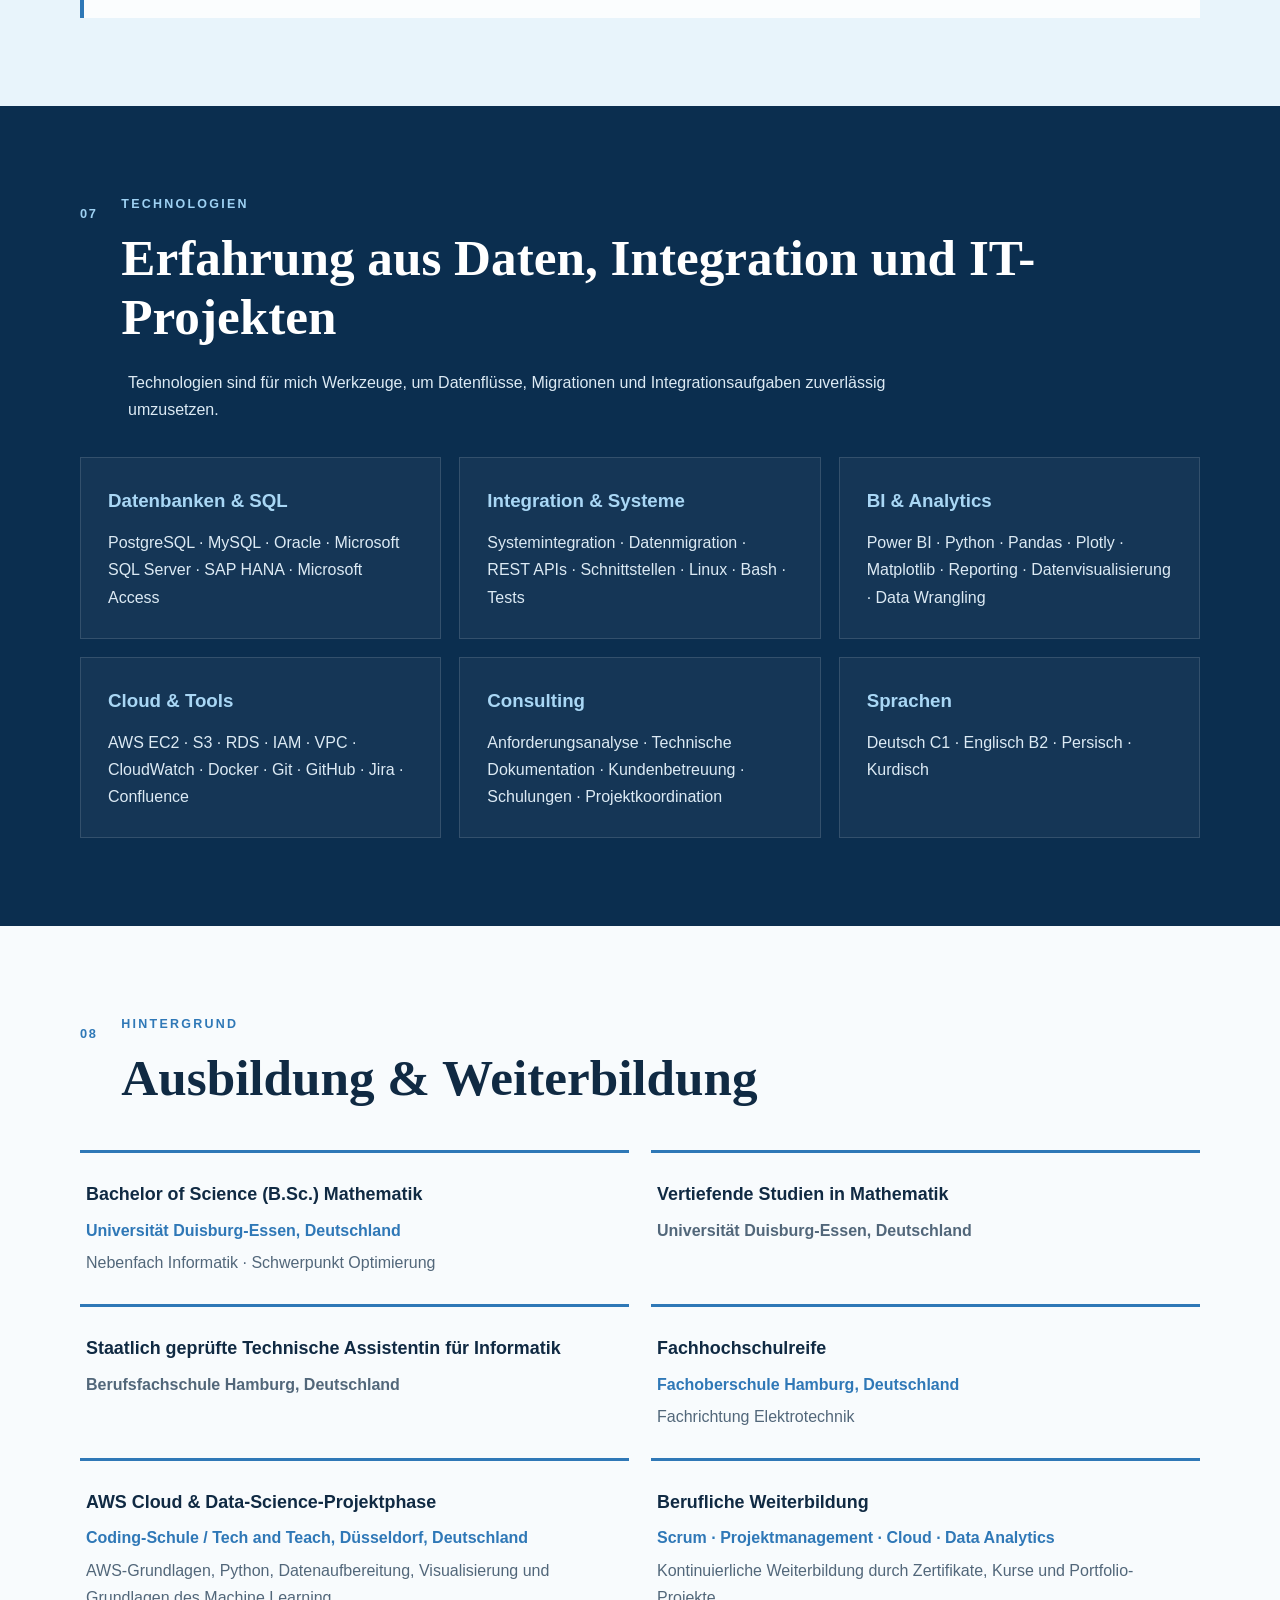
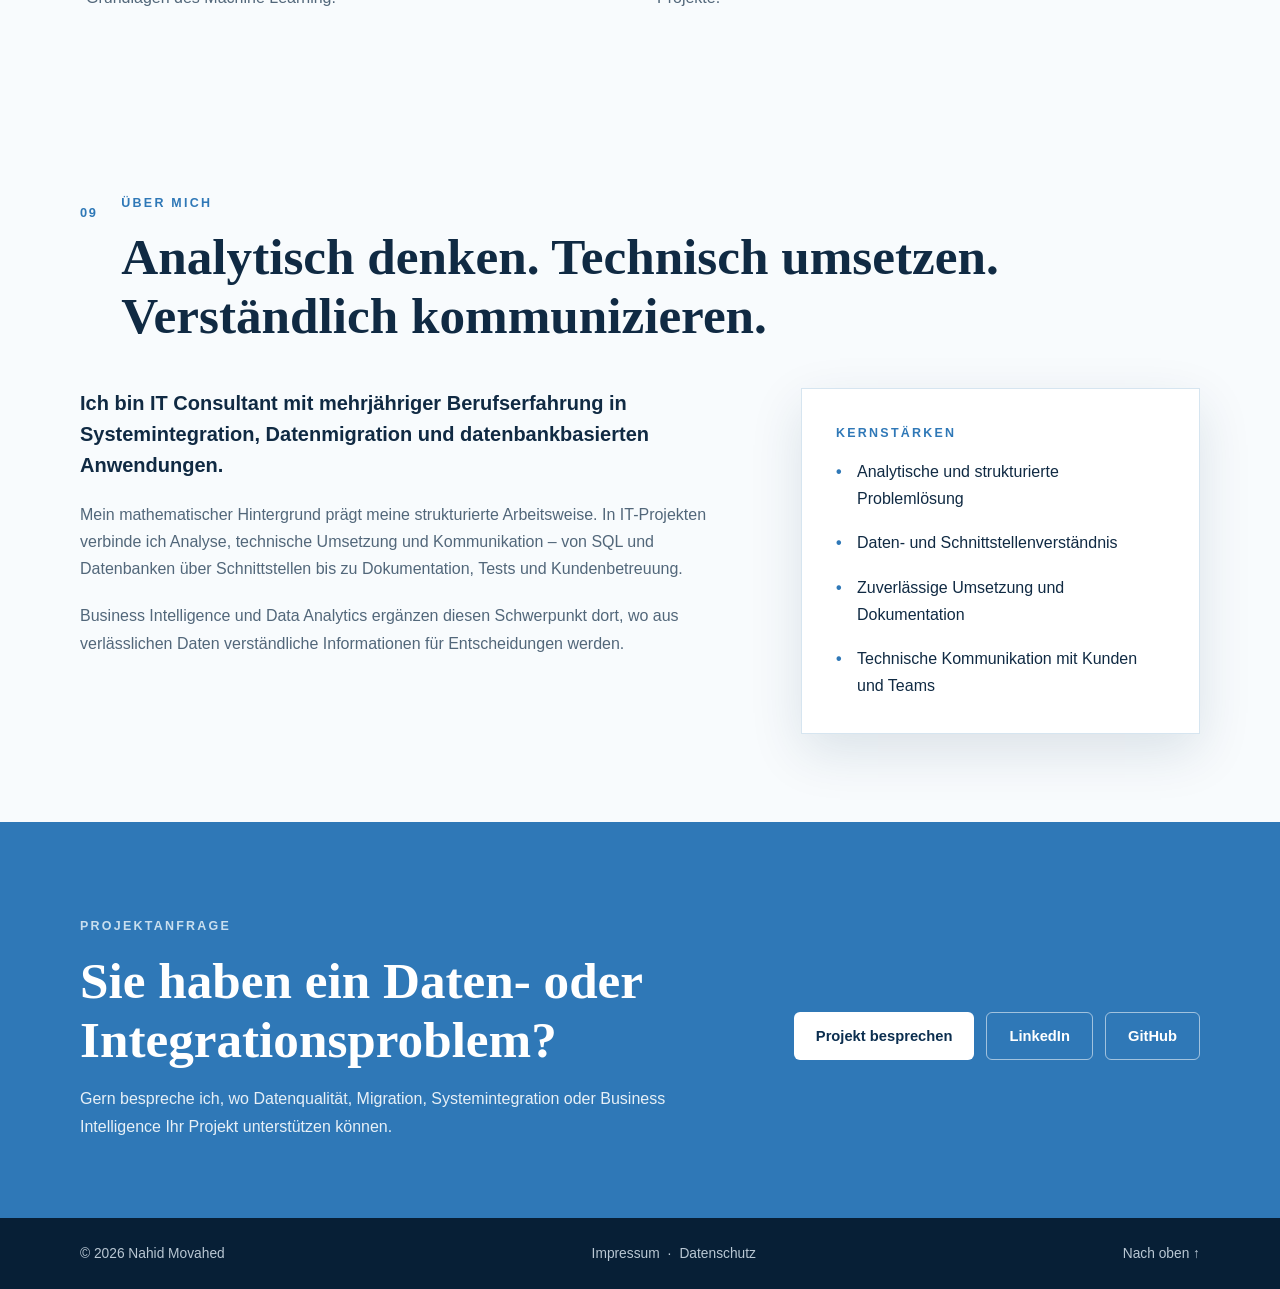
==== commit a1cdd30a: "Refine portfolio positioning and services" ====
--- a/index.html
+++ b/index.html
@@ -4,15 +4,12 @@
 <head>
 <meta charset="utf-8"/>
 <meta content="width=device-width, initial-scale=1.0" name="viewport"/>
-<meta content="Professionelles Portfolio von Nahid Movahed – IT Consultant mit Schwerpunkten in Systemintegration, Datenmigration, SQL-Datenbanken und Data Analytics." name="description"/>
+<meta content="Nahid Movahed – Data Navigator und IT Consultant für Datenqualität, Datenmigration, Systemintegration und Business Intelligence." name="description"/>
 <meta content="Nahid Movahed" name="author"/>
-<meta content="Nahid Movahed | IT Consultant" property="og:title"/>
-<meta content="Systemintegration, Datenmigration, SQL und Data Analytics" property="og:description"/>
+<meta content="Nahid Movahed | Data Navigator | IT Consultant" property="og:title"/>
+<meta content="Datenqualität, Datenmigration, Systemintegration und Business Intelligence" property="og:description"/>
 <meta content="website" property="og:type"/>
-<title>Nahid Movahed | IT Consultant</title>
-<link href="https://fonts.googleapis.com" rel="preconnect"/>
-<link crossorigin="" href="https://fonts.gstatic.com" rel="preconnect"/>
-<link href="https://fonts.googleapis.com/css2?family=Inter:wght@400;500;600;700&amp;family=Playfair+Display:wght@600;700&amp;display=swap" rel="stylesheet"/>
+<title>Nahid Movahed | Data Navigator | IT Consultant</title>
 <link href="style.css" rel="stylesheet"/>
 </head>
 <body>
@@ -21,113 +18,81 @@
 <a class="brand" href="#home">Nahid Movahed</a>
 <div aria-label="Sprachauswahl" class="language-switch"><a class="active" href="index.html">DE</a><span>|</span><a href="en.html">EN</a></div><button aria-controls="nav-links" aria-expanded="false" aria-label="Menü öffnen" class="menu-button">☰</button>
 <div class="nav-links" id="nav-links">
+<a href="#challenge">Herausforderung</a>
+<a href="#approach">Vorgehen</a>
+<a href="#services">Leistungen</a>
+<a href="#projects">Projekte</a>
+<a href="#experience">Erfahrung</a>
 <a href="#about">Über mich</a>
-<a href="#experience">Berufserfahrung</a>
-<a href="#projects">Projekte</a>
-<a href="#skills">Kompetenzen</a>
-<a href="#education">Ausbildung</a>
 <a href="#contact">Kontakt</a>
 </div>
 </nav>
 </header>
 <main>
 <section class="hero container" id="home">
-<div class="hero-copy">
-<p class="eyebrow">IT-BERATUNG · DATEN &amp; INTEGRATION</p>
-<h1>Nahid <span>Movahed</span></h1>
-<p class="hero-title">IT Consultant | Data Integration | SQL | Business Intelligence | Data Analytics</p>
-        <div class="freelance-badge">
-          <span class="status-dot" aria-hidden="true"></span>
-          Verfügbar für freiberufliche IT- & BI-Projekte · Remote & deutschlandweit
-        </div>
-<p class="hero-text">Ich verbinde mehrjährige Berufserfahrung in Systemintegration, Datenmigration und SQL-Datenbanken mit praktischen Kenntnissen in Python, Data Analytics, PostgreSQL, Docker und AWS. Ergänzend beschäftige ich mich praxisnah mit Machine Learning und entwickle meine technischen Kompetenzen kontinuierlich weiter.</p>
-<div class="hero-actions">
-<a class="button primary" href="#projects">Projekte ansehen</a>
-<a class="button secondary" href="https://github.com/NahidMovahed-GER" rel="noopener" target="_blank">GitHub</a>
-<a class="button secondary" href="https://www.linkedin.com/in/nahid-movahed-927a34260/" rel="noopener" target="_blank">LinkedIn</a>
-</div>
-</div>
-<div class="hero-visual">
-<div class="portrait-frame">
-<img alt="Porträt von Nahid Movahed" src="https://github.com/NahidMovahed-GER.png"/>
-</div>
-<div class="professional-focus-card">
-<strong>Beruflicher Schwerpunkt</strong>
-<span>Integration · Datenbanken · Business Intelligence · Analytics</span>
-</div>
-</div>
-</section>
-<section aria-label="Core areas" class="focus-strip">
-<div class="container focus-grid">
-<span>Systemintegration</span>
-<span>Datenmigration</span>
-<span>SQL &amp; Datenbanken</span>
-<span>Business Intelligence</span>
-<span>Data Analytics</span>
-</div>
-</section>
-<section class="section container" id="about">
-<div class="section-heading">
-<p class="section-number">01</p>
-<div>
-<p class="eyebrow">PROFIL</p>
-<h2>Über mich</h2>
-</div>
-</div>
-<div class="about-grid">
-<div class="about-copy">
-<p class="lead">Ich bin IT Consultant mit mehrjähriger Berufserfahrung in Systemintegration, Datenmigration, Datenbanktechnologien und technischer Beratung.</p>
-<p>Zu meinem beruflichen Hintergrund gehören die Implementierung und Konfiguration von Schnittstellen, SQL-basierte Datenverarbeitung, Linux-Umgebungen, technische Dokumentation, Tests, Kundenbetreuung und Projektkoordination.</p>
-<p>Diese Berufserfahrung ergänze ich durch praktische Projekte in Python, Data Analytics, PostgreSQL, Docker und AWS sowie durch die Auseinandersetzung mit Grundlagen des Machine Learning.</p>
-</div>
-<aside class="strengths-card">
-<p class="eyebrow">KERNSTÄRKEN</p>
-<ul>
-<li>Analytische und strukturierte Problemlösung</li>
-<li>Zuverlässige Umsetzung und Dokumentation</li>
-<li>Technische Kommunikation mit Kunden und Teams</li>
-<li>Schnelles Verständnis komplexer technischer Themen</li>
-</ul>
-</aside>
-</div>
-</section>
-<section class="section section-soft" id="experience">
-<div class="container">
-<div class="section-heading">
-<p class="section-number">02</p>
-<div>
-<p class="eyebrow">BERUFLICHER WERDEGANG</p>
-<h2>Berufserfahrung</h2>
-</div>
-</div>
-<div class="experience-list">
-<article class="experience-card">
-<div>
-<p class="company">ClinicView GmbH</p>
-<h3>IT Consultant</h3>
-</div>
-<p>Integration und Betrieb datenbankbasierter Anwendungen im Healthcare-Umfeld, Konfiguration von SQL-Schnittstellen, Installation von Server- und Client-Systemen, technische Dokumentation, Kundenbetreuung, Schulungen und Projektkoordination.</p>
-</article>
-<article class="experience-card">
-<div>
-<p class="company">HAVI Solutions GmbH &amp; Co. KG</p>
-<h3>IT Consultant · Datenmigration</h3>
-</div>
-<p>Mitarbeit in komplexen ECM-/DMS-Migrationsprojekten, Analyse relationaler Datenbestände, SQL und PostgreSQL, Bash-basierte Migrations- und Validierungsprozesse, Qualitätssicherung und Datenbankanalysen.</p>
-</article>
-<article class="experience-card">
-<div>
-<p class="company">CAS Concepts and Solutions AG</p>
-<h3>IT Consultant · Systemintegration</h3>
-</div>
-<p>Umsetzung unternehmenskritischer Integrationsprojekte, Entwicklung und Anpassung von Schnittstellen und Datenmappings, technische Konzepte, Entwickler- und Integrationstests, Qualitätssicherung, Dokumentation, Go-Live-Begleitung und Wissenstransfer.</p>
-</article>
-</div>
-</div>
-</section>
+  <div class="hero-copy">
+    <p class="eyebrow">IT CONSULTING · DATEN · INTEGRATION</p>
+    <p class="hero-name">NAHID MOVAHED</p>
+    <h1 class="brand-title">Data <span>Navigator</span></h1>
+    <p class="hero-title">IT Consultant für Datenmigration, Systemintegration &amp; Business Intelligence</p>
+    <p class="hero-claim">Saubere Daten. Reibungslose Systemwechsel. Zuverlässige Datenflüsse.</p>
+    <div class="freelance-badge"><span class="status-dot" aria-hidden="true"></span>Verfügbar für freiberufliche IT- &amp; Datenprojekte · Remote &amp; deutschlandweit</div>
+    <p class="hero-text">Ich unterstütze mittelständische Unternehmen und IT-Dienstleister dabei, Datenprobleme zu erkennen, Daten zuverlässig zu migrieren und Systeme so miteinander zu verbinden, dass Daten sauber fließen und Prozesse stabil funktionieren.</p>
+    <div class="hero-actions">
+      <a class="button primary" href="#contact">Projekt besprechen</a>
+      <a class="button secondary" href="#services">Leistungen ansehen</a>
+    </div>
+  </div>
+  <div class="hero-visual">
+    <div class="portrait-frame"><img alt="Porträt von Nahid Movahed" src="https://github.com/NahidMovahed-GER.png"/></div>
+    <div class="professional-focus-card"><strong>Data Navigator</strong><span>Datenqualität · Migration · Integration · BI</span></div>
+  </div>
+</section>
+
+<section aria-label="Leistungsbereiche" class="focus-strip">
+  <div class="container focus-grid focus-grid-four">
+    <span>Datenqualität</span><span>Datenmigration</span><span>Systemintegration</span><span>Business Intelligence &amp; Digitalisierung</span>
+  </div>
+</section>
+
+<section class="section container" id="challenge">
+  <div class="section-heading"><p class="section-number">01</p><div><p class="eyebrow">HERAUSFORDERUNG</p><h2>Wenn Daten nicht stimmen, funktioniert auch der beste Prozess nicht zuverlässig.</h2></div></div>
+  <div class="statement-grid">
+    <p class="lead">Doppelte oder unvollständige Daten, fehlerhafte Übertragungen und nicht sauber verbundene Systeme führen zu Nacharbeit, Verzögerungen und unnötigen Fehlern.</p>
+    <p>Besonders bei Systemwechseln werden solche Probleme oft erst spät sichtbar. Deshalb lohnt es sich, Datenqualität und Datenflüsse früh zu prüfen – bevor Fehler in neue Systeme übernommen werden.</p>
+  </div>
+</section>
+
+<section class="section section-soft" id="view">
+  <div class="container">
+    <div class="section-heading"><p class="section-number">02</p><div><p class="eyebrow">MEINE SICHT</p><h2>Ein neues System macht schlechte Daten nicht besser.</h2></div></div>
+    <div class="thesis-card"><p>Viele Datenprobleme entstehen bereits lange vor einer Migration. Werden sie vorher nicht erkannt und bereinigt, wandern sie einfach mit ins neue System.</p></div>
+  </div>
+</section>
+
+<section class="section container" id="approach">
+  <div class="section-heading"><p class="section-number">03</p><div><p class="eyebrow">MEIN VORGEHEN</p><h2>Vom Ist-Zustand zu stabilen Datenflüssen</h2></div></div>
+  <div class="process-grid">
+    <div><strong>01</strong><span>Verstehen</span></div><div><strong>02</strong><span>Prüfen</span></div><div><strong>03</strong><span>Bereinigen</span></div><div><strong>04</strong><span>Migrieren / Verbinden</span></div><div><strong>05</strong><span>Kontrollieren</span></div>
+  </div>
+  <p class="process-copy">Ich schaue zuerst auf den Ist-Zustand, identifiziere Schwachstellen und leite daraus konkrete Maßnahmen für einen stabileren Soll-Zustand ab.</p>
+</section>
+
+<section class="section section-dark" id="services">
+  <div class="container">
+    <div class="section-heading light"><p class="section-number">04</p><div><p class="eyebrow">WOBEI ICH UNTERSTÜTZE</p><h2>Leistungen für Daten und Systeme</h2></div></div>
+    <div class="service-grid">
+      <article><h3>Datenqualität</h3><p>Daten prüfen, Inkonsistenzen und Fehler erkennen und Daten für die weitere Verarbeitung nutzbar machen.</p></article>
+      <article><h3>Datenmigration</h3><p>Daten strukturiert vorbereiten, übertragen, validieren und nach dem Systemwechsel kontrollieren.</p></article>
+      <article><h3>Systemintegration</h3><p>Systeme und Schnittstellen so verbinden, dass Daten zuverlässig zwischen Anwendungen ausgetauscht werden.</p></article>
+      <article><h3>Business Intelligence &amp; Digitalisierung</h3><p>Daten für Reporting und Analysen aufbereiten sowie manuelle, fehleranfällige Abläufe transparenter und digitaler gestalten.</p></article>
+    </div>
+  </div>
+</section>
+
 <section class="section container" id="projects">
 <div class="section-heading">
-<p class="section-number">03</p>
+<p class="section-number">05</p>
 <div>
 <p class="eyebrow">PORTFOLIO</p>
 <h2>Ausgewählte Projekte</h2>
@@ -172,46 +137,62 @@
 </article>
 </div>
 </section>
+
+
+<section class="section section-soft" id="experience">
+<div class="container">
+<div class="section-heading">
+<p class="section-number">06</p>
+<div>
+<p class="eyebrow">BERUFLICHER WERDEGANG</p>
+<h2>Berufserfahrung</h2>
+</div>
+</div>
+<div class="experience-list">
+<article class="experience-card">
+<div>
+<p class="company">ClinicView GmbH</p>
+<h3>IT Consultant</h3>
+</div>
+<p>Integration und Betrieb datenbankbasierter Anwendungen im Healthcare-Umfeld, Konfiguration von SQL-Schnittstellen, Installation von Server- und Client-Systemen, technische Dokumentation, Kundenbetreuung, Schulungen und Projektkoordination.</p>
+</article>
+<article class="experience-card">
+<div>
+<p class="company">HAVI Solutions GmbH &amp; Co. KG</p>
+<h3>IT Consultant · Datenmigration</h3>
+</div>
+<p>Mitarbeit in komplexen ECM-/DMS-Migrationsprojekten, Analyse relationaler Datenbestände, SQL und PostgreSQL, Bash-basierte Migrations- und Validierungsprozesse, Qualitätssicherung und Datenbankanalysen.</p>
+</article>
+<article class="experience-card">
+<div>
+<p class="company">CAS Concepts and Solutions AG</p>
+<h3>IT Consultant · Systemintegration</h3>
+</div>
+<p>Umsetzung unternehmenskritischer Integrationsprojekte, Entwicklung und Anpassung von Schnittstellen und Datenmappings, technische Konzepte, Entwickler- und Integrationstests, Qualitätssicherung, Dokumentation, Go-Live-Begleitung und Wissenstransfer.</p>
+</article>
+</div>
+</div>
+</section>
+
+
 <section class="section section-dark" id="skills">
-<div class="container">
-<div class="section-heading light">
-<p class="section-number">04</p>
-<div>
-<p class="eyebrow">KOMPETENZEN</p>
-<h2>Technische Kompetenzen</h2>
-</div>
-</div>
-<div class="skills-grid">
-<div class="skill-group">
-<h3>Datenbanken</h3>
-<p>PostgreSQL · MySQL · Oracle · Microsoft SQL Server · SAP HANA · Microsoft Access</p>
-</div>
-<div class="skill-group">
-<h3>Integration &amp; Systeme</h3>
-<p>Systemintegration · Datenmigration · REST APIs · Schnittstellen · Linux · Bash · Tests</p>
-</div>
-<div class="skill-group">
-<h3>Daten &amp; Analytics</h3>
-<p>Power BI · Python · Pandas · Plotly · Matplotlib · Reporting · Datenvisualisierung · Data Wrangling</p>
-</div>
-<div class="skill-group">
-<h3>Cloud &amp; Tools</h3>
-<p>AWS EC2 · S3 · RDS · IAM · VPC · CloudWatch · Docker · Git · GitHub · Jira · Confluence</p>
-</div>
-<div class="skill-group">
-<h3>Beratung</h3>
-<p>Technische Dokumentation · Kundenbetreuung · Anforderungsanalyse · Schulungen · Projektkoordination</p>
-</div>
-<div class="skill-group">
-<h3>Sprachen</h3>
-<p>Deutsch C1 · Englisch B2 · Persisch · Kurdisch</p>
-</div>
-</div>
-</div>
-</section>
+  <div class="container">
+    <div class="section-heading light"><p class="section-number">07</p><div><p class="eyebrow">TECHNOLOGIEN</p><h2>Erfahrung aus Daten, Integration und IT-Projekten</h2></div></div>
+    <p class="skills-intro">Technologien sind für mich Werkzeuge, um Datenflüsse, Migrationen und Integrationsaufgaben zuverlässig umzusetzen.</p>
+    <div class="skills-grid">
+      <div class="skill-group"><h3>Datenbanken &amp; SQL</h3><p>PostgreSQL · MySQL · Oracle · Microsoft SQL Server · SAP HANA · Microsoft Access</p></div>
+      <div class="skill-group"><h3>Integration &amp; Systeme</h3><p>Systemintegration · Datenmigration · REST APIs · Schnittstellen · Linux · Bash · Tests</p></div>
+      <div class="skill-group"><h3>BI &amp; Analytics</h3><p>Power BI · Python · Pandas · Plotly · Matplotlib · Reporting · Datenvisualisierung · Data Wrangling</p></div>
+      <div class="skill-group"><h3>Cloud &amp; Tools</h3><p>AWS EC2 · S3 · RDS · IAM · VPC · CloudWatch · Docker · Git · GitHub · Jira · Confluence</p></div>
+      <div class="skill-group"><h3>Consulting</h3><p>Anforderungsanalyse · Technische Dokumentation · Kundenbetreuung · Schulungen · Projektkoordination</p></div>
+      <div class="skill-group"><h3>Sprachen</h3><p>Deutsch C1 · Englisch B2 · Persisch · Kurdisch</p></div>
+    </div>
+  </div>
+</section>
+
 <section class="section container" id="education">
 <div class="section-heading">
-<p class="section-number">05</p>
+<p class="section-number">08</p>
 <div>
 <p class="eyebrow">HINTERGRUND</p>
 <h2>Ausbildung &amp; Weiterbildung</h2>
@@ -248,18 +229,25 @@
 </article>
 </div>
 </section>
+
+
+<section class="section container" id="about">
+  <div class="section-heading"><p class="section-number">09</p><div><p class="eyebrow">ÜBER MICH</p><h2>Analytisch denken. Technisch umsetzen. Verständlich kommunizieren.</h2></div></div>
+  <div class="about-grid">
+    <div class="about-copy">
+      <p class="lead">Ich bin IT Consultant mit mehrjähriger Berufserfahrung in Systemintegration, Datenmigration und datenbankbasierten Anwendungen.</p>
+      <p>Mein mathematischer Hintergrund prägt meine strukturierte Arbeitsweise. In IT-Projekten verbinde ich Analyse, technische Umsetzung und Kommunikation – von SQL und Datenbanken über Schnittstellen bis zu Dokumentation, Tests und Kundenbetreuung.</p>
+      <p>Business Intelligence und Data Analytics ergänzen diesen Schwerpunkt dort, wo aus verlässlichen Daten verständliche Informationen für Entscheidungen werden.</p>
+    </div>
+    <aside class="strengths-card"><p class="eyebrow">KERNSTÄRKEN</p><ul><li>Analytische und strukturierte Problemlösung</li><li>Daten- und Schnittstellenverständnis</li><li>Zuverlässige Umsetzung und Dokumentation</li><li>Technische Kommunikation mit Kunden und Teams</li></ul></aside>
+  </div>
+</section>
+
 <section class="contact-section" id="contact">
-<div class="container contact-grid">
-<div>
-<p class="eyebrow">KONTAKT</p>
-<h2>Lassen Sie uns vernetzen</h2>
-<p>Ich bin verfügbar für freiberufliche IT- und BI-Projekte in den Bereichen Data Integration, Systemintegration, Datenmigration, SQL, Business Intelligence und Data Analytics.</p>
-</div>
-<div class="contact-actions">
-<a class="button light-button" href="https://www.linkedin.com/in/nahid-movahed-927a34260/" rel="noopener" target="_blank">LinkedIn</a>
-<a class="button outline-light" href="https://github.com/NahidMovahed-GER" rel="noopener" target="_blank">GitHub</a>
-</div>
-</div>
+  <div class="container contact-grid">
+    <div><p class="eyebrow">PROJEKTANFRAGE</p><h2>Sie haben ein Daten- oder Integrationsproblem?</h2><p>Gern bespreche ich, wo Datenqualität, Migration, Systemintegration oder Business Intelligence Ihr Projekt unterstützen können.</p></div>
+    <div class="contact-actions"><a class="button light-button" href="mailto:nahid.movahed99@gmail.com">Projekt besprechen</a><a class="button outline-light" href="https://www.linkedin.com/in/nahid-movahed-927a34260/" rel="noopener" target="_blank">LinkedIn</a><a class="button outline-light" href="https://github.com/NahidMovahed-GER" rel="noopener" target="_blank">GitHub</a></div>
+  </div>
 </section>
 </main>
 <footer>
--- a/style.css
+++ b/style.css
@@ -895,3 +895,110 @@
     padding: 28px 22px;
   }
 }
+
+
+/* Data Navigator positioning */
+.hero-name {
+  font-size: 0.82rem;
+  font-weight: 800;
+  letter-spacing: 0.2em;
+  color: var(--muted);
+  margin-bottom: 10px;
+}
+.hero h1.brand-title {
+  font-size: clamp(3.5rem, 7vw, 5.8rem);
+  margin-bottom: 18px;
+}
+.hero-claim {
+  font-family: Georgia, "Times New Roman", serif;
+  font-size: clamp(1.35rem, 2.5vw, 1.85rem);
+  line-height: 1.35;
+  color: var(--blue-dark);
+  margin: 8px 0 18px;
+  max-width: 690px;
+}
+.focus-grid-four {
+  grid-template-columns: repeat(4, 1fr);
+}
+.statement-grid {
+  display: grid;
+  grid-template-columns: 1fr 1fr;
+  gap: 52px;
+  align-items: start;
+}
+.statement-grid > p:last-child {
+  color: var(--muted);
+  font-size: 1.04rem;
+}
+.thesis-card {
+  max-width: 900px;
+  background: white;
+  border-left: 5px solid var(--blue);
+  padding: 34px 38px;
+  box-shadow: var(--shadow);
+  font-family: Georgia, "Times New Roman", serif;
+  font-size: clamp(1.25rem, 2.2vw, 1.65rem);
+  line-height: 1.55;
+}
+.process-grid {
+  display: grid;
+  grid-template-columns: repeat(5, 1fr);
+  gap: 12px;
+}
+.process-grid div {
+  min-height: 130px;
+  border: 1px solid var(--line);
+  background: white;
+  padding: 22px 18px;
+  display: flex;
+  flex-direction: column;
+  justify-content: space-between;
+}
+.process-grid strong {
+  color: var(--blue);
+  font-size: 0.78rem;
+  letter-spacing: 0.1em;
+}
+.process-grid span {
+  font-weight: 800;
+}
+.process-copy {
+  margin-top: 28px;
+  color: var(--muted);
+  max-width: 820px;
+  font-size: 1.05rem;
+}
+.service-grid {
+  display: grid;
+  grid-template-columns: repeat(2, 1fr);
+  gap: 18px;
+}
+.service-grid article {
+  border: 1px solid rgba(255,255,255,0.14);
+  background: rgba(255,255,255,0.05);
+  padding: 30px;
+}
+.service-grid h3 {
+  color: #A9D7F5;
+  margin-bottom: 10px;
+  font-size: 1.25rem;
+}
+.service-grid p,
+.skills-intro {
+  color: #DCEAF4;
+}
+.skills-intro {
+  max-width: 780px;
+  margin: -20px 0 34px 48px;
+}
+@media (max-width: 900px) {
+  .focus-grid-four { grid-template-columns: repeat(2, 1fr); }
+  .statement-grid, .service-grid { grid-template-columns: 1fr; }
+  .process-grid { grid-template-columns: repeat(2, 1fr); }
+  .skills-intro { margin-left: 0; }
+}
+@media (max-width: 680px) {
+  .focus-grid-four, .process-grid { grid-template-columns: 1fr; }
+  .process-grid div { min-height: 95px; }
+  .hero h1.brand-title { font-size: 3.4rem; }
+}
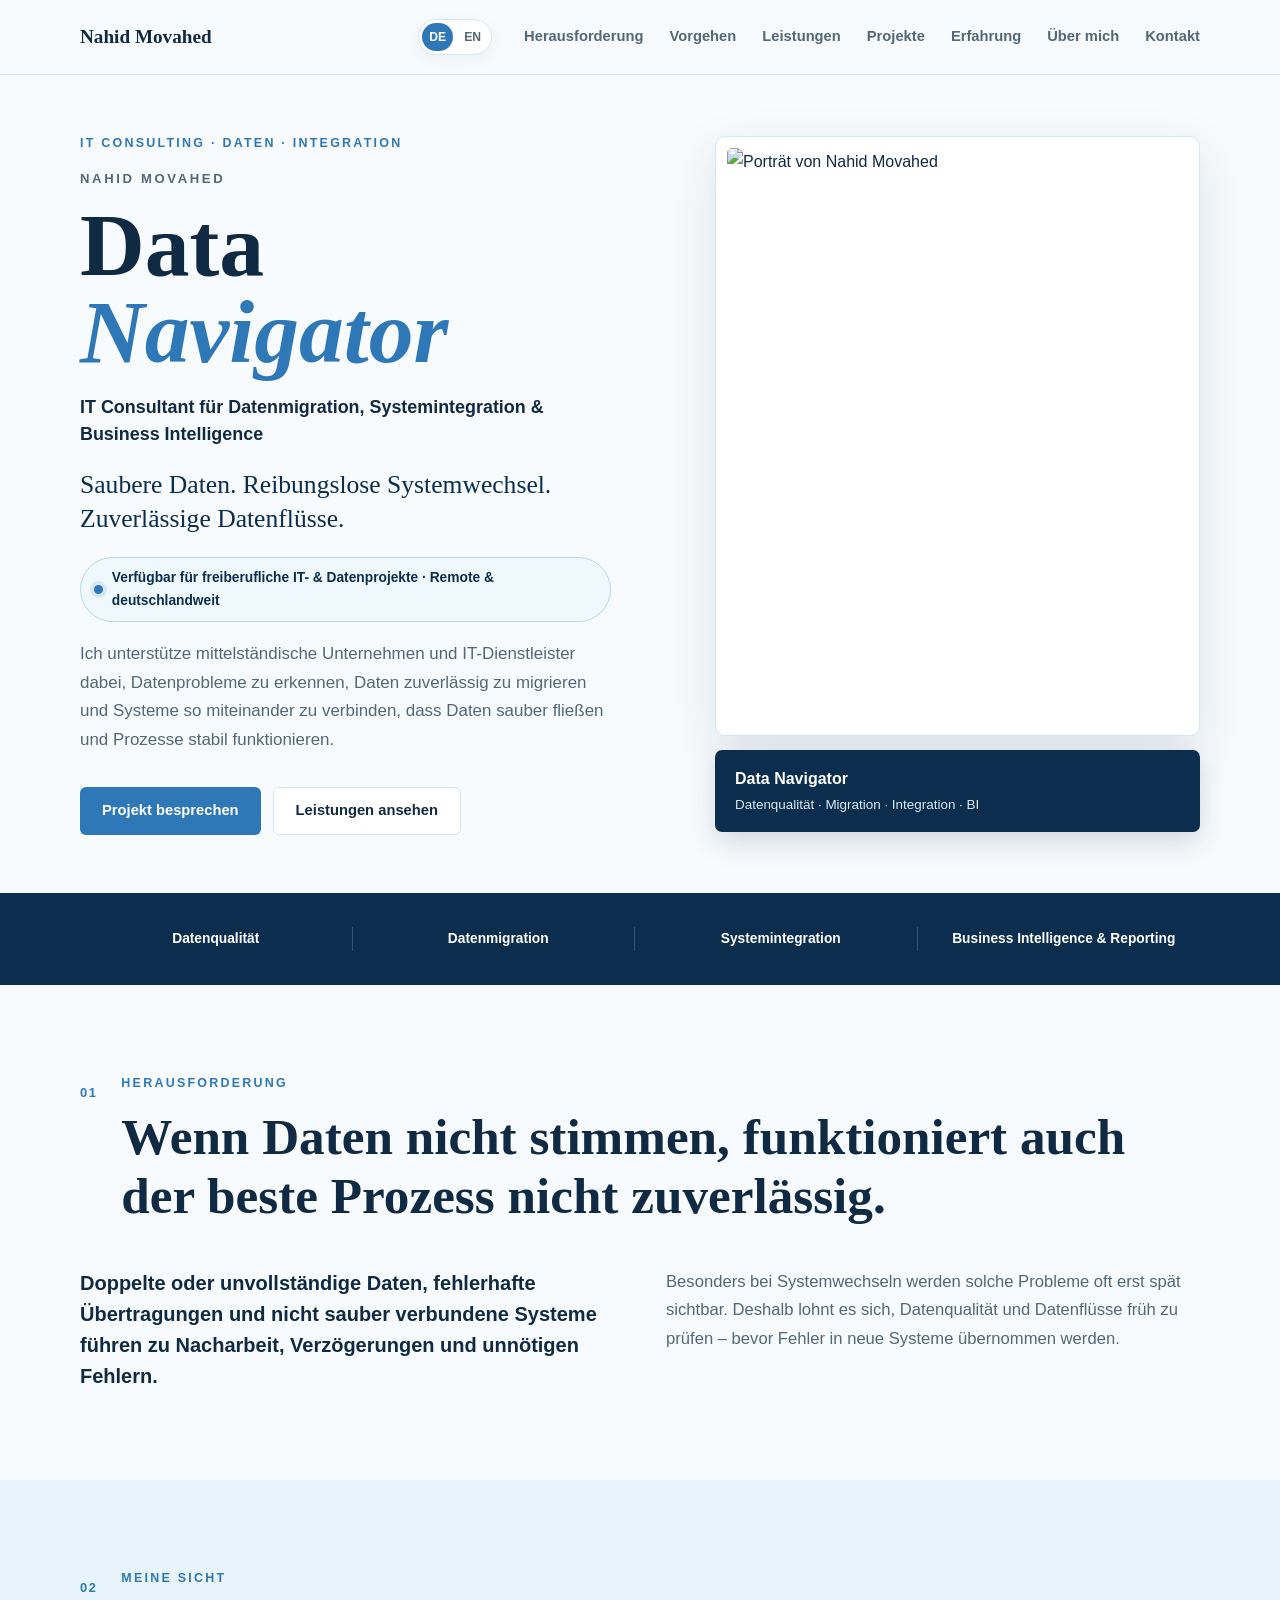
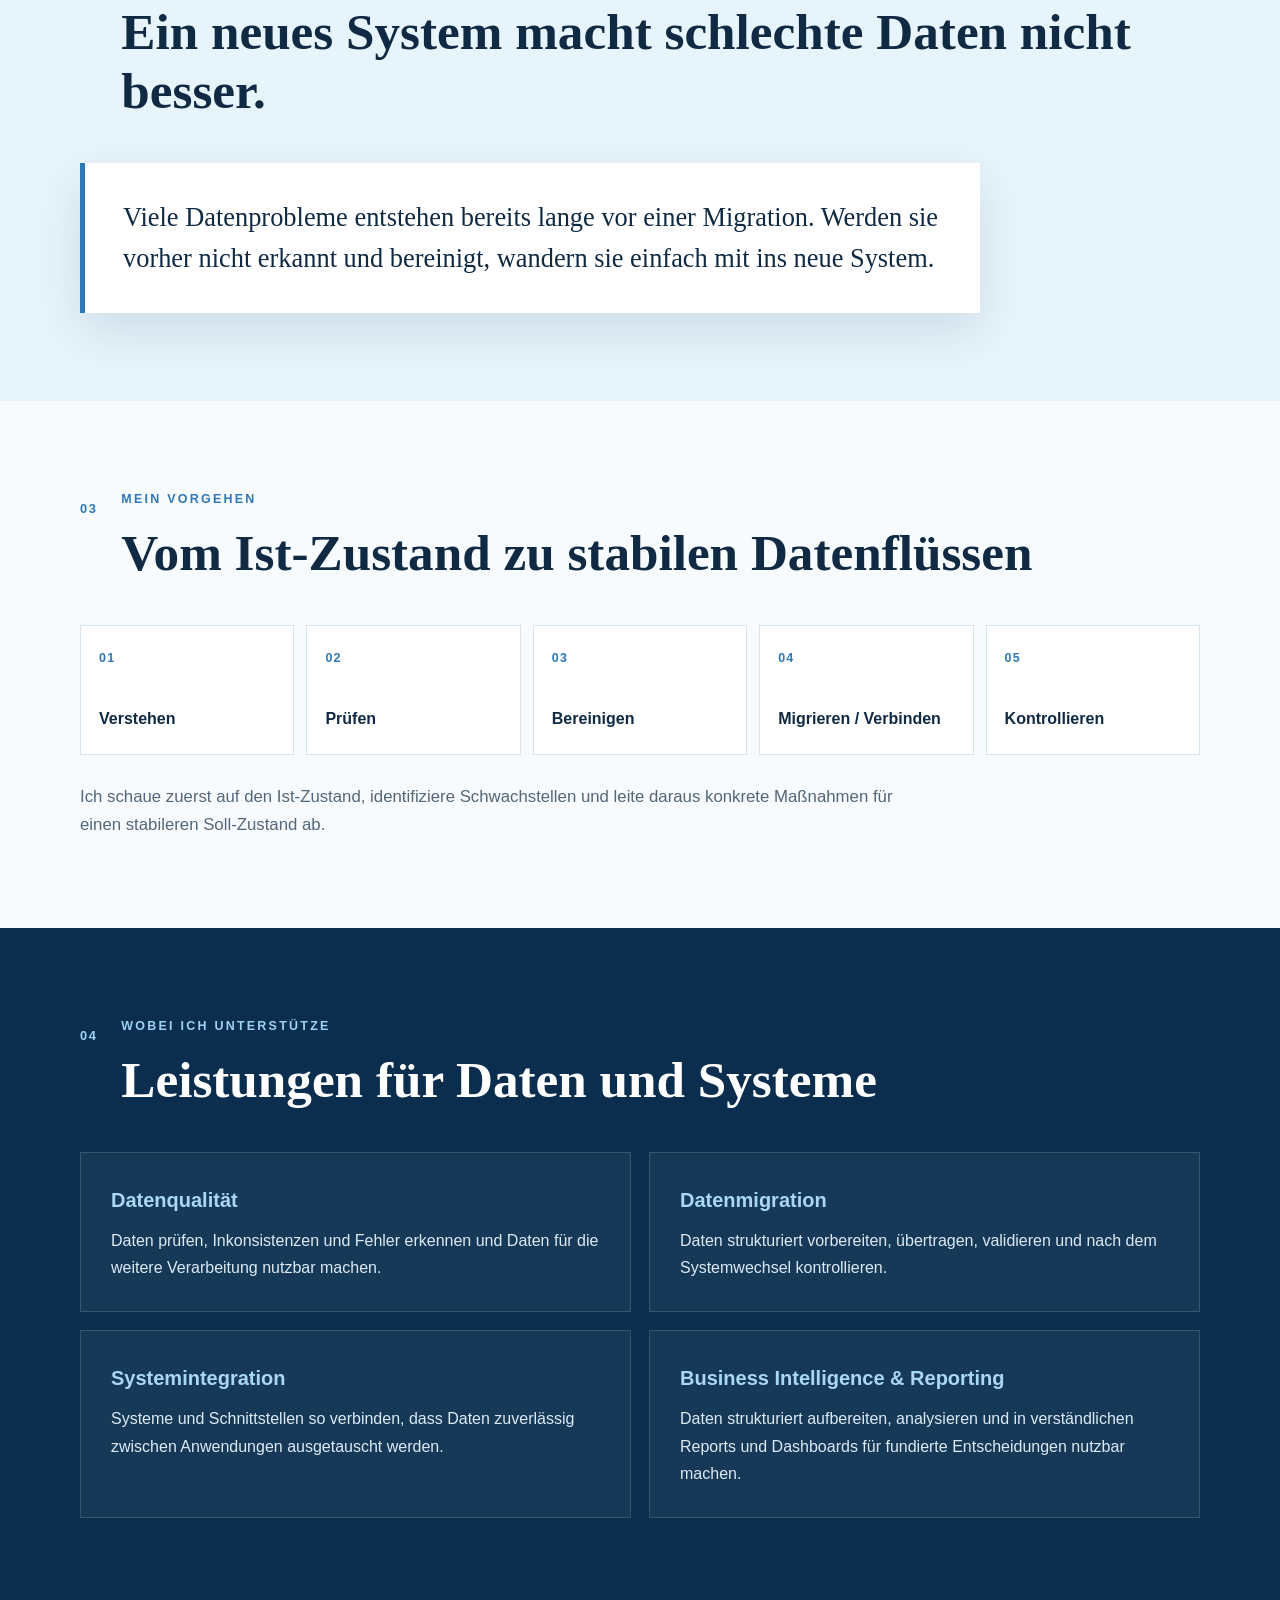
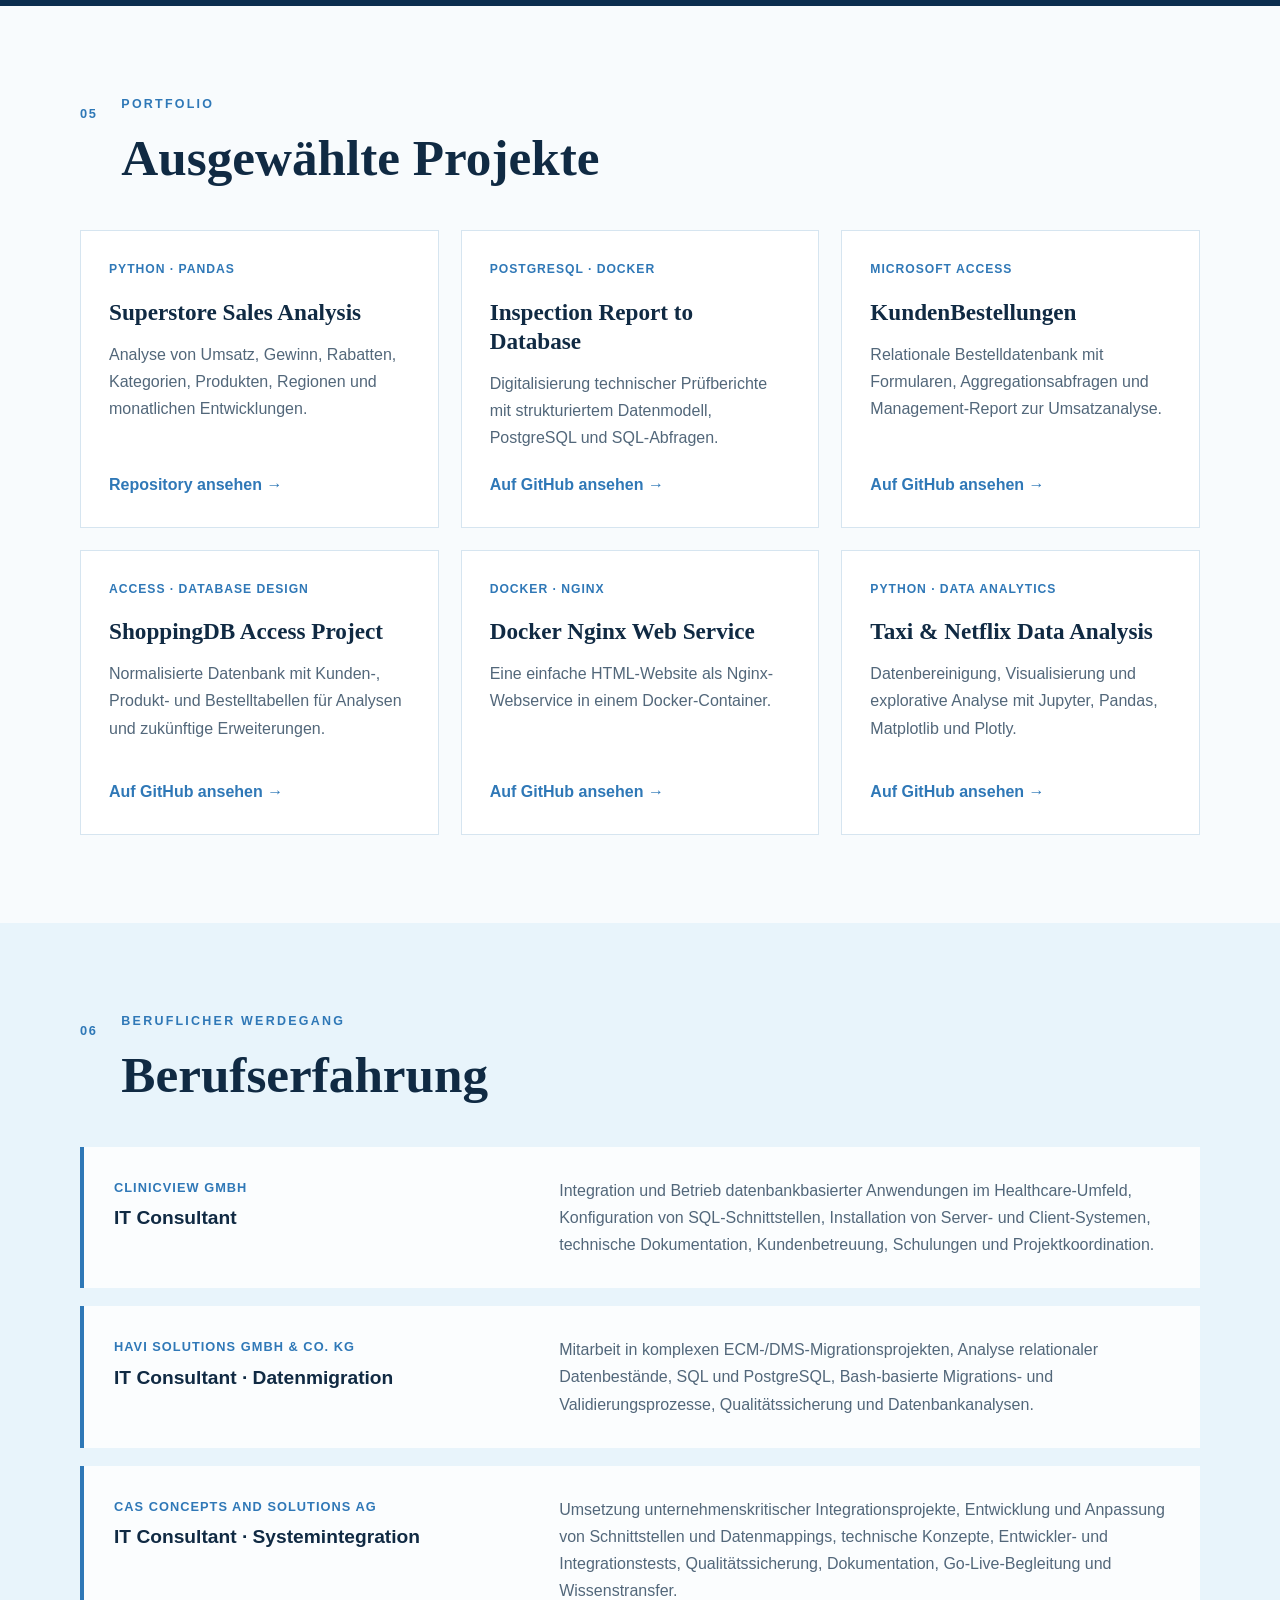
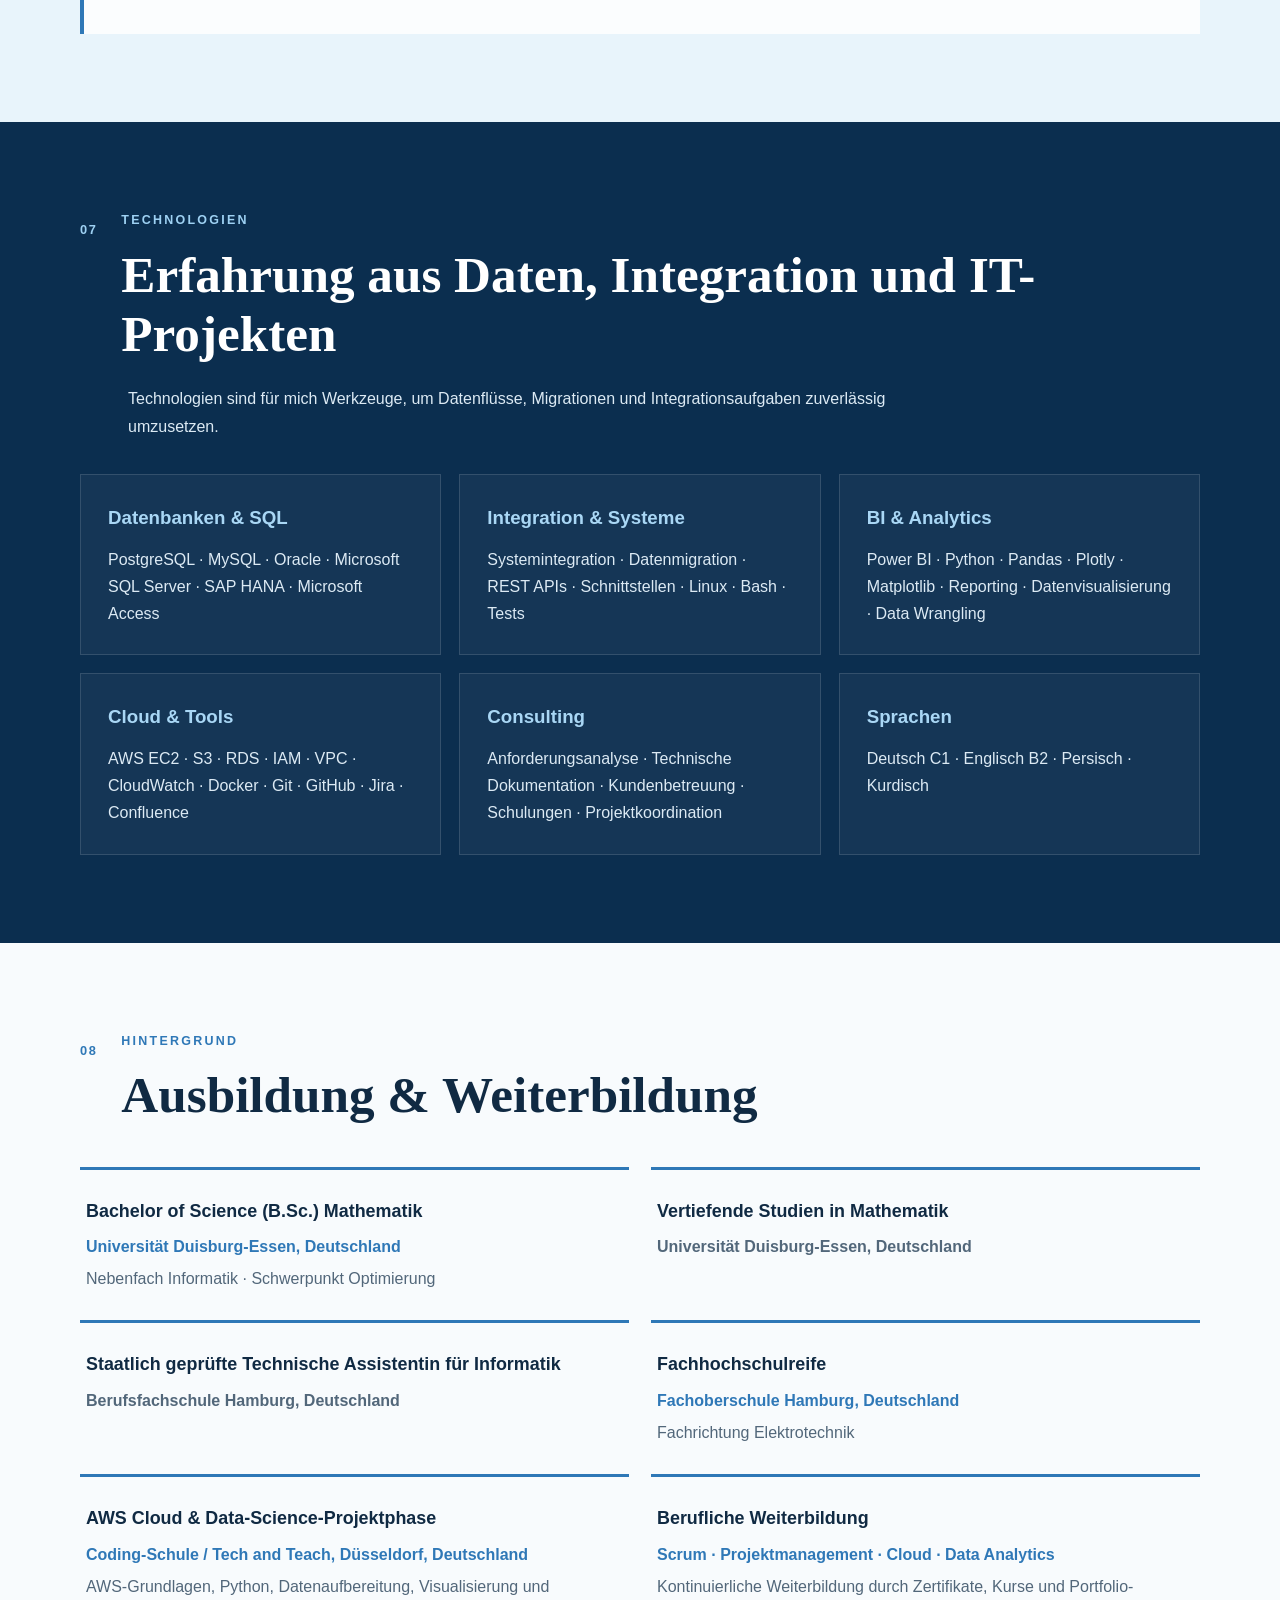
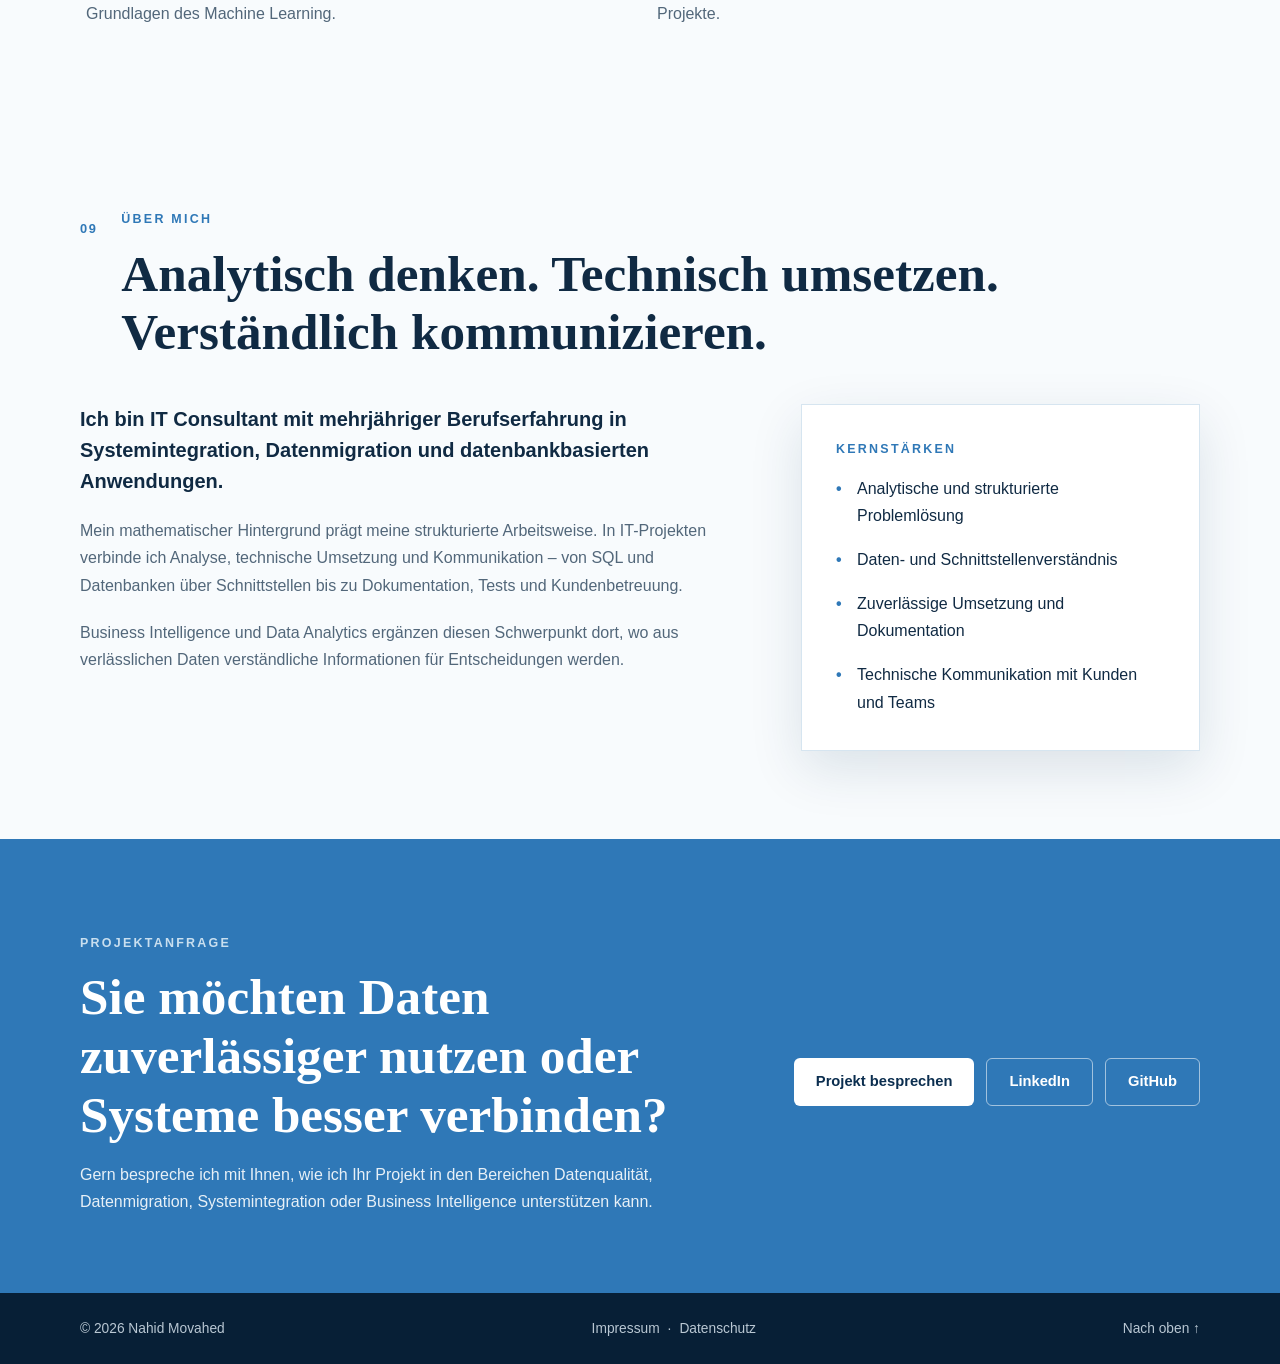
==== commit c2e3222c: "Refine Data Navigator portfolio" ====
--- a/index.html
+++ b/index.html
@@ -51,7 +51,7 @@
 
 <section aria-label="Leistungsbereiche" class="focus-strip">
   <div class="container focus-grid focus-grid-four">
-    <span>Datenqualität</span><span>Datenmigration</span><span>Systemintegration</span><span>Business Intelligence &amp; Digitalisierung</span>
+    <span>Datenqualität</span><span>Datenmigration</span><span>Systemintegration</span><span>Business Intelligence &amp; Reporting</span>
   </div>
 </section>
 
@@ -85,7 +85,7 @@
       <article><h3>Datenqualität</h3><p>Daten prüfen, Inkonsistenzen und Fehler erkennen und Daten für die weitere Verarbeitung nutzbar machen.</p></article>
       <article><h3>Datenmigration</h3><p>Daten strukturiert vorbereiten, übertragen, validieren und nach dem Systemwechsel kontrollieren.</p></article>
       <article><h3>Systemintegration</h3><p>Systeme und Schnittstellen so verbinden, dass Daten zuverlässig zwischen Anwendungen ausgetauscht werden.</p></article>
-      <article><h3>Business Intelligence &amp; Digitalisierung</h3><p>Daten für Reporting und Analysen aufbereiten sowie manuelle, fehleranfällige Abläufe transparenter und digitaler gestalten.</p></article>
+      <article><h3>Business Intelligence &amp; Reporting</h3><p>Daten strukturiert aufbereiten, analysieren und in verständlichen Reports und Dashboards für fundierte Entscheidungen nutzbar machen.</p></article>
     </div>
   </div>
 </section>
@@ -245,7 +245,7 @@
 
 <section class="contact-section" id="contact">
   <div class="container contact-grid">
-    <div><p class="eyebrow">PROJEKTANFRAGE</p><h2>Sie haben ein Daten- oder Integrationsproblem?</h2><p>Gern bespreche ich, wo Datenqualität, Migration, Systemintegration oder Business Intelligence Ihr Projekt unterstützen können.</p></div>
+    <div><p class="eyebrow">PROJEKTANFRAGE</p><h2>Sie möchten Daten zuverlässiger nutzen oder Systeme besser verbinden?</h2><p>Gern bespreche ich mit Ihnen, wie ich Ihr Projekt in den Bereichen Datenqualität, Datenmigration, Systemintegration oder Business Intelligence unterstützen kann.</p></div>
     <div class="contact-actions"><a class="button light-button" href="mailto:nahid.movahed99@gmail.com">Projekt besprechen</a><a class="button outline-light" href="https://www.linkedin.com/in/nahid-movahed-927a34260/" rel="noopener" target="_blank">LinkedIn</a><a class="button outline-light" href="https://github.com/NahidMovahed-GER" rel="noopener" target="_blank">GitHub</a></div>
   </div>
 </section>
--- a/style.css
+++ b/style.css
@@ -1002,3 +1002,9 @@
   .process-grid div { min-height: 95px; }
   .hero h1.brand-title { font-size: 3.4rem; }
 }
+
+/* Final Data Navigator refinements */
+.hero-claim {
+  font-size: clamp(1.2rem, 2vw, 1.6rem);
+  max-width: 620px;
+}
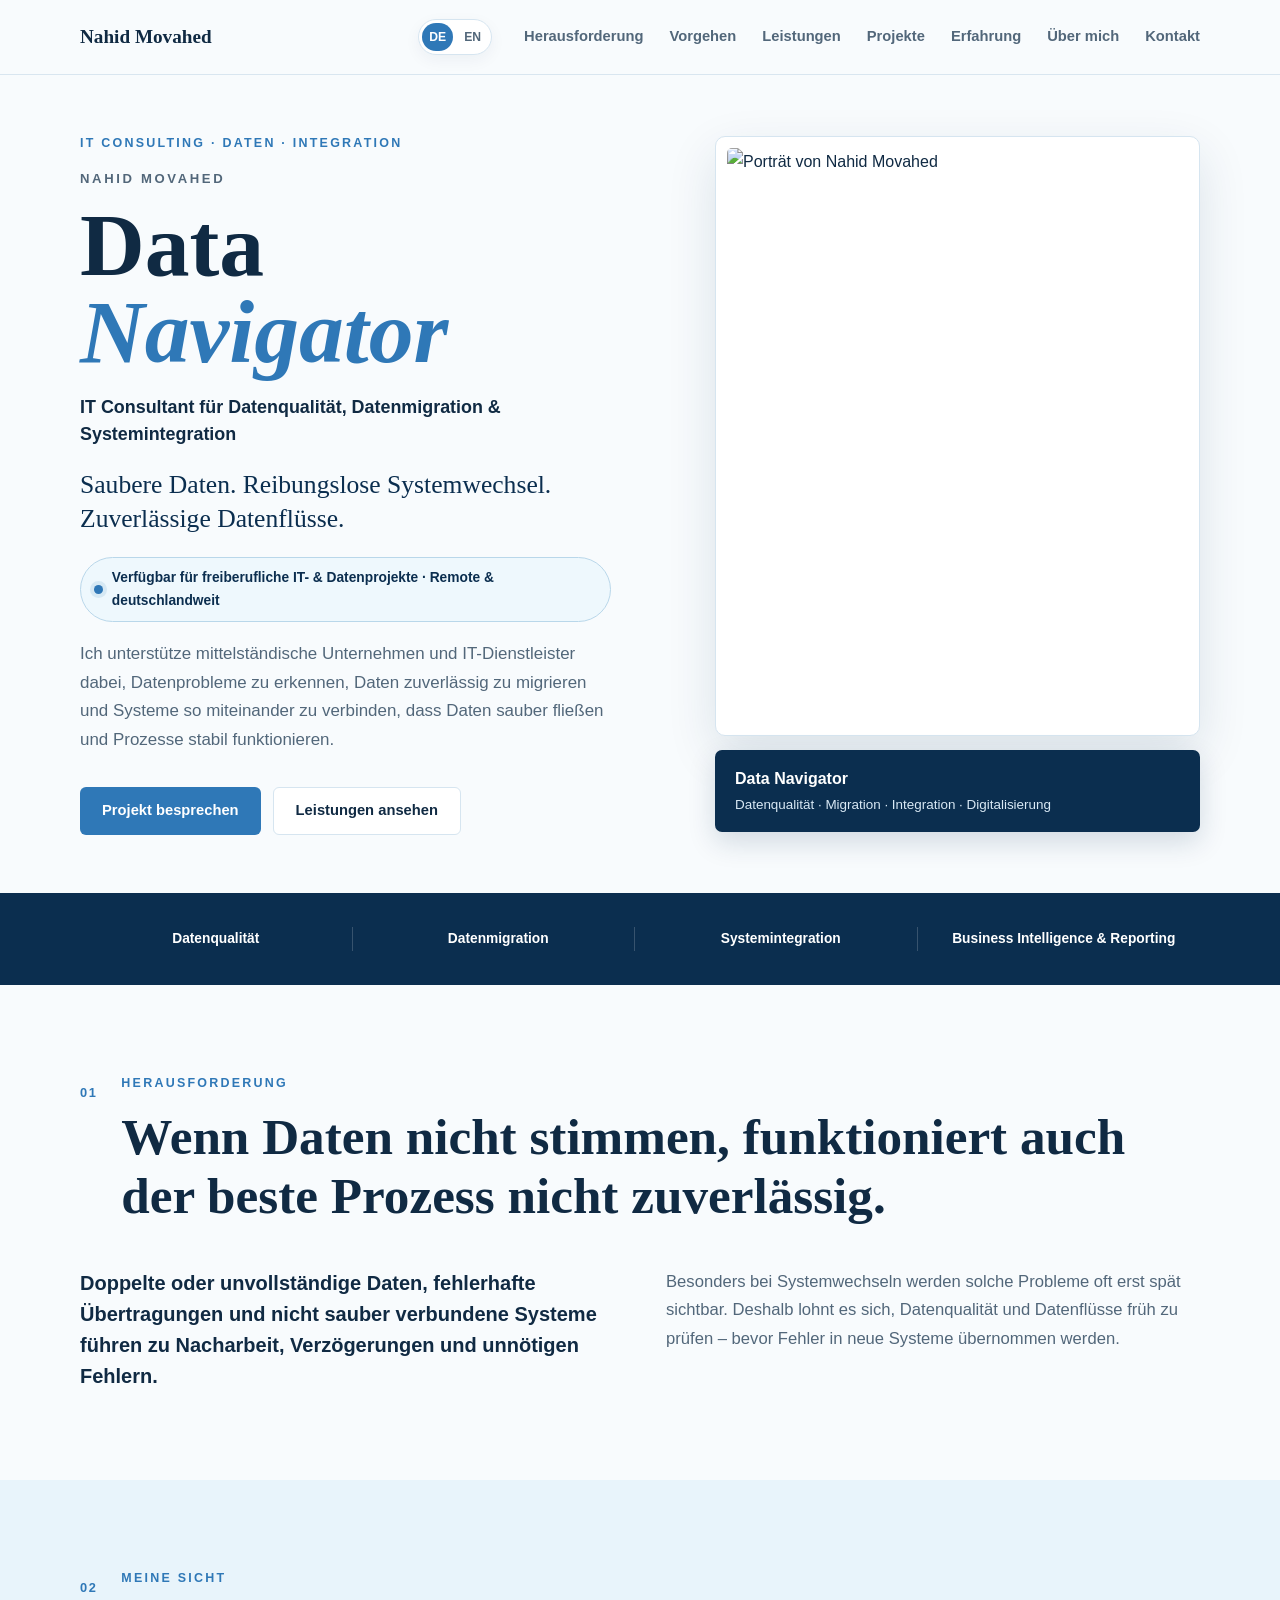
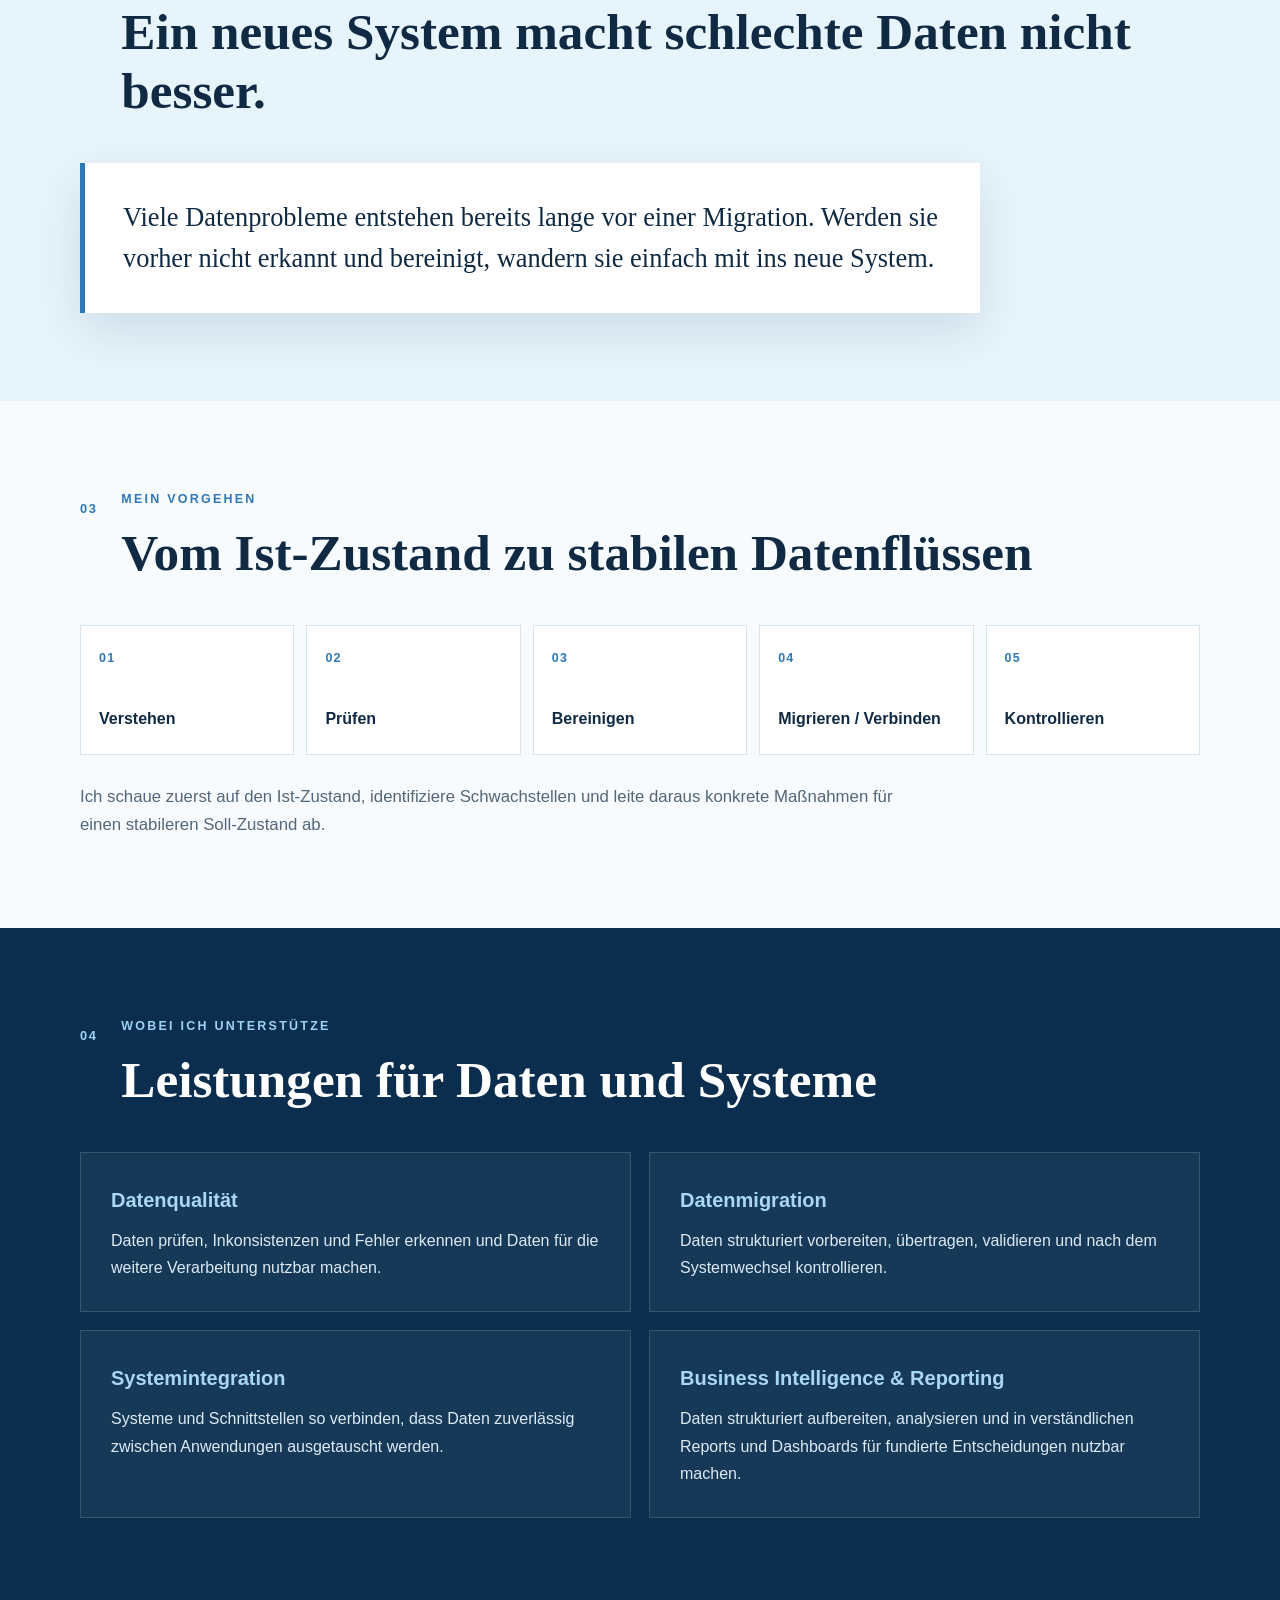
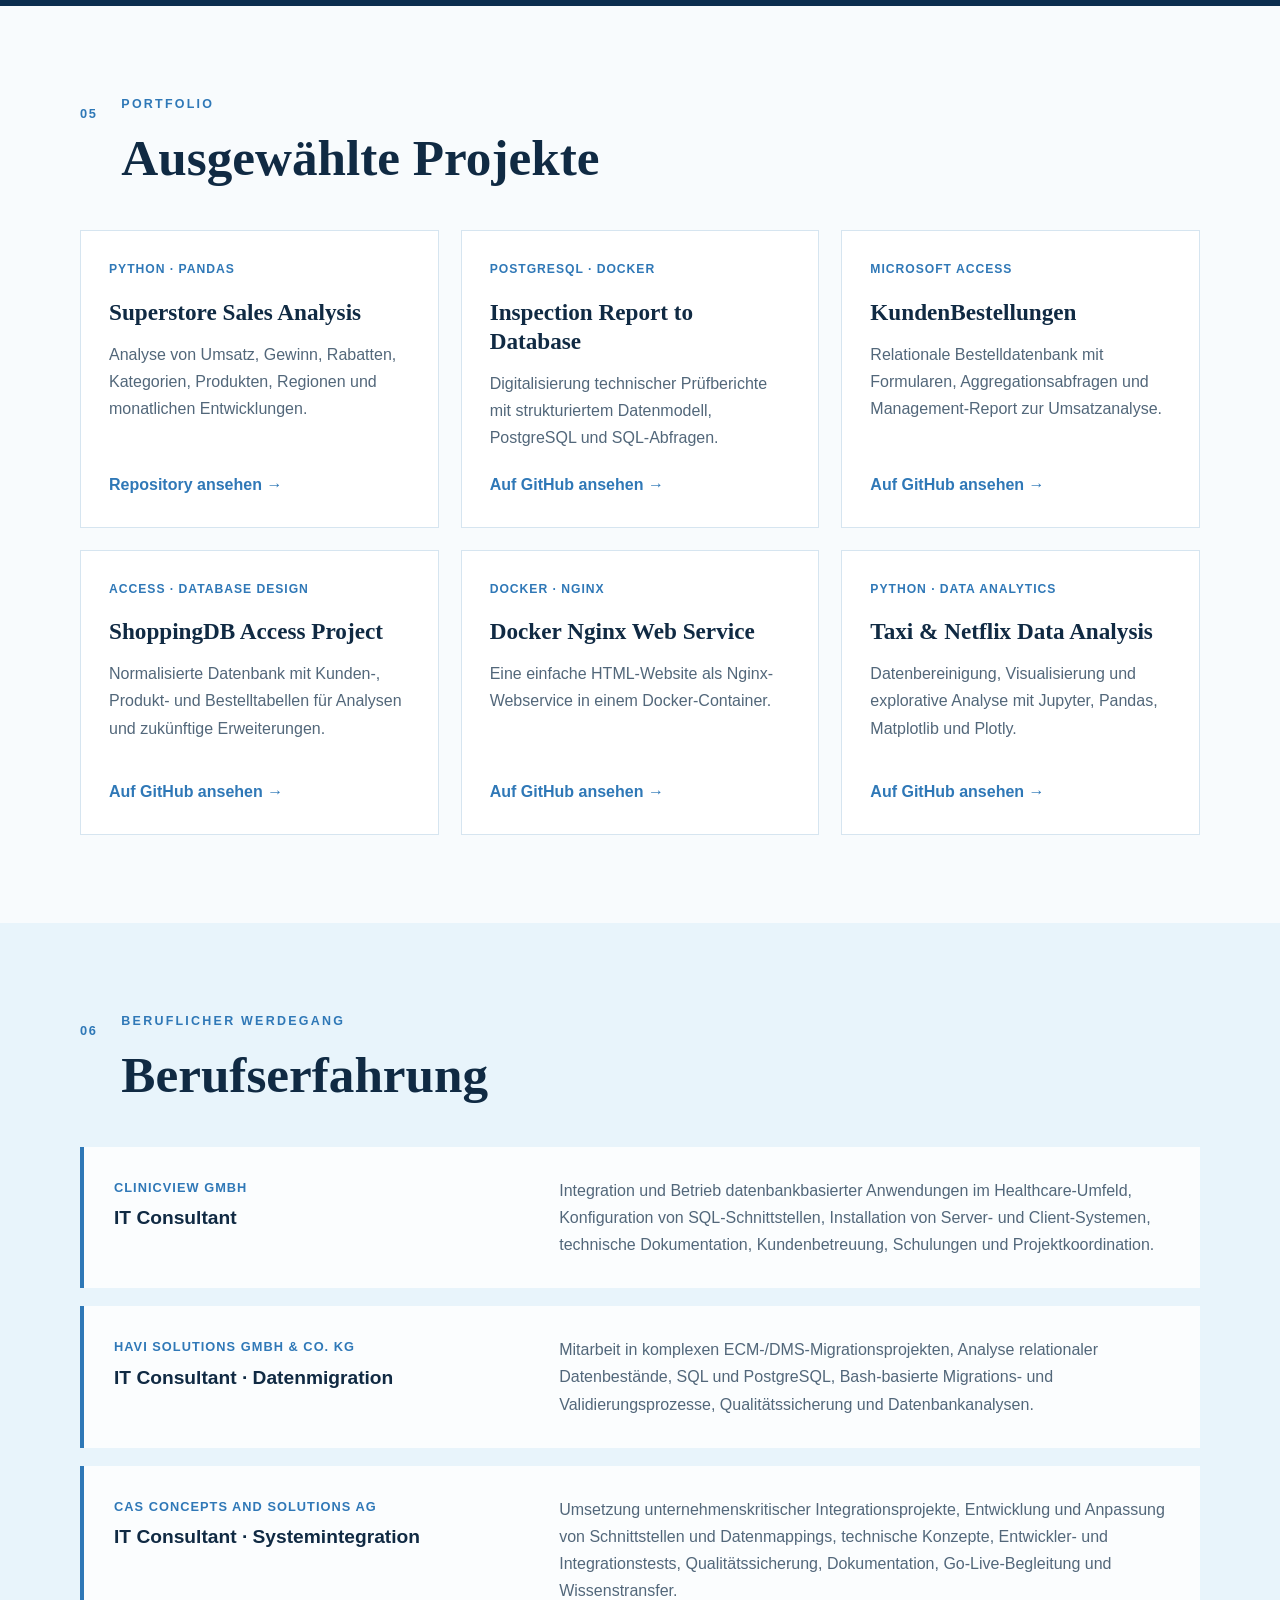
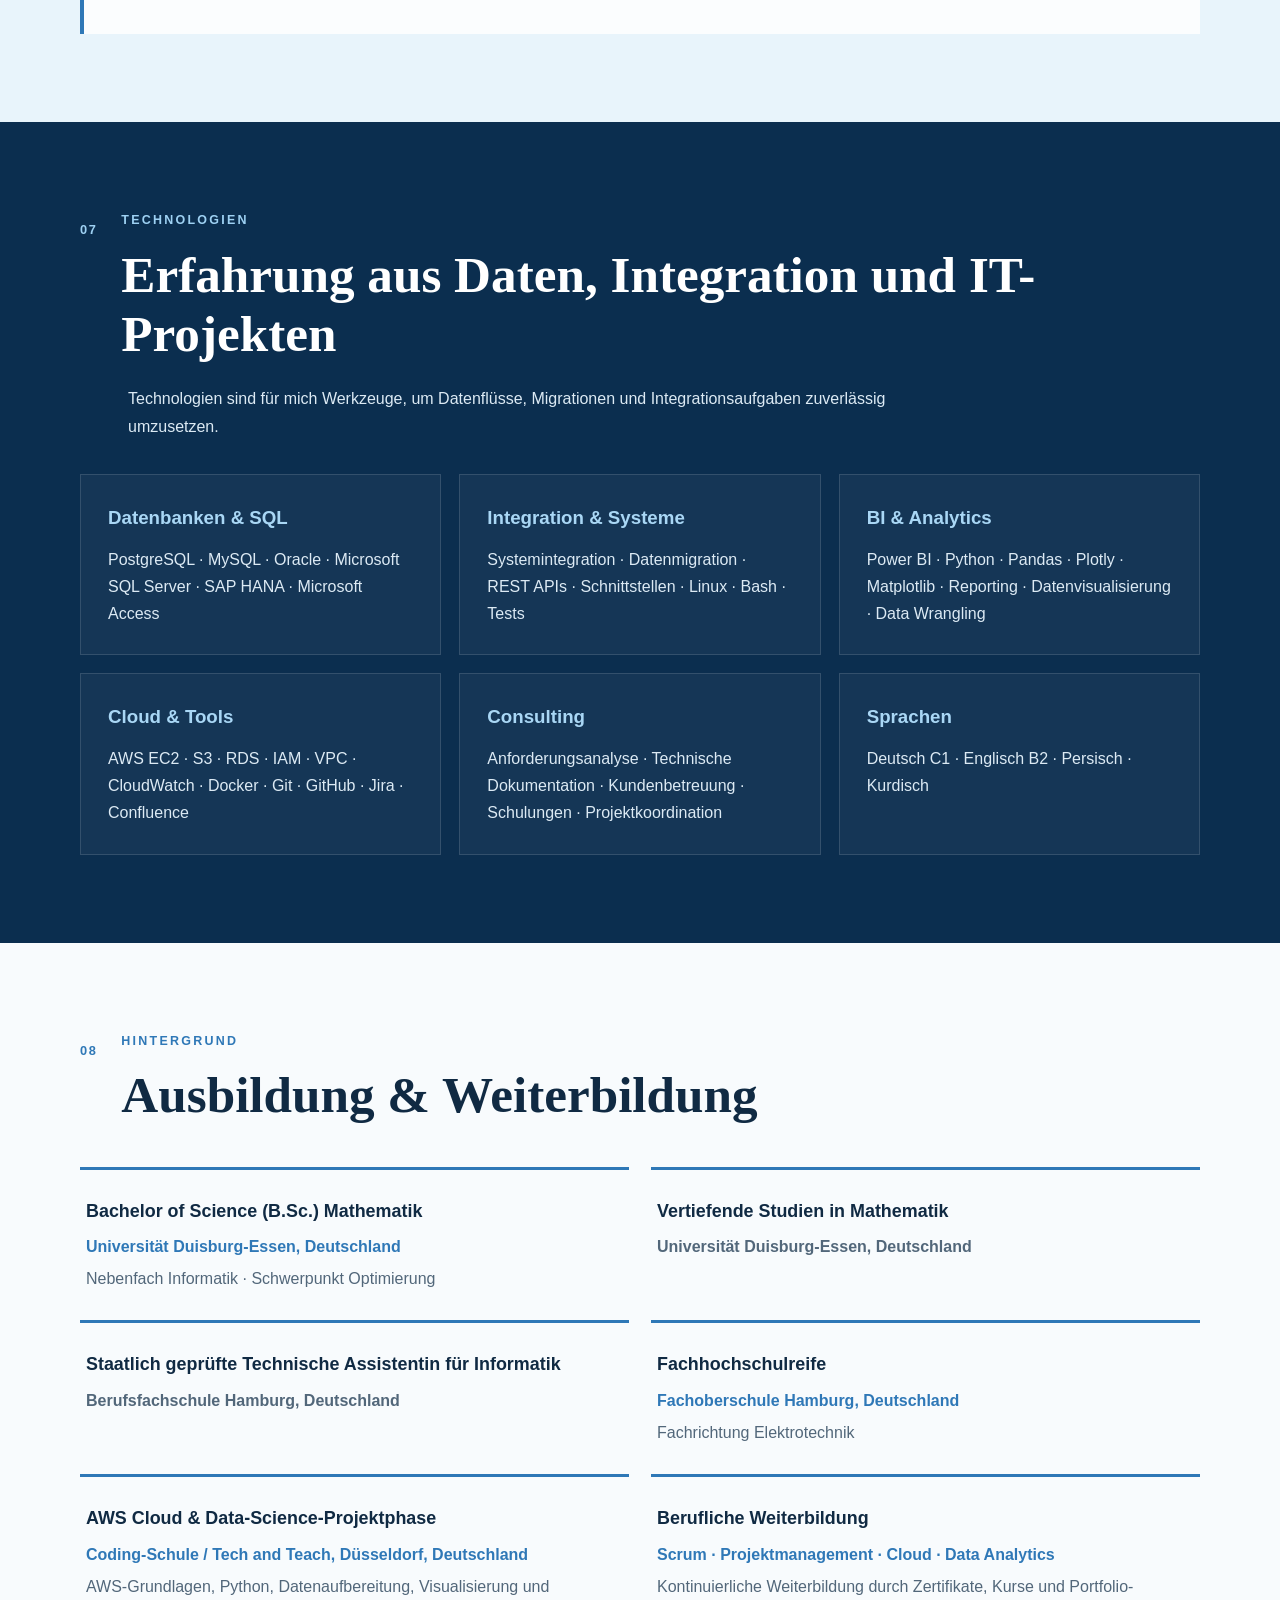
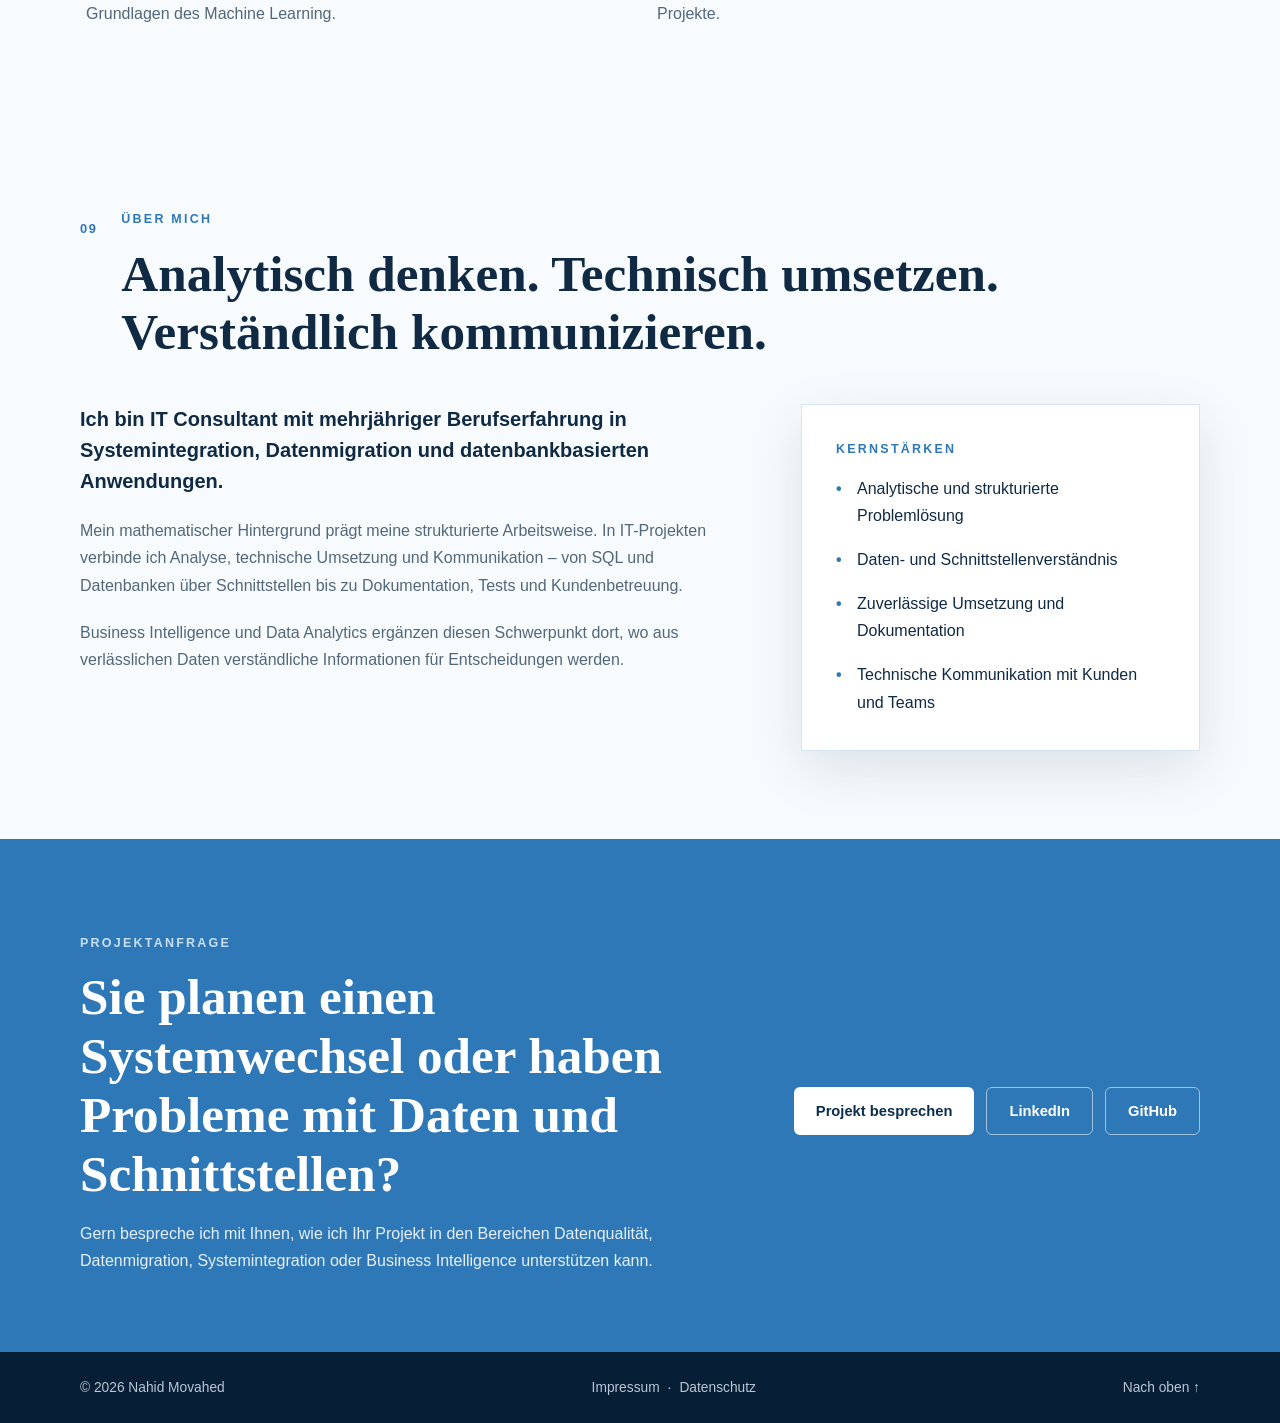
==== commit 1143c3e4: "Finalize Data Navigator positioning" ====
--- a/index.html
+++ b/index.html
@@ -34,7 +34,7 @@
     <p class="eyebrow">IT CONSULTING · DATEN · INTEGRATION</p>
     <p class="hero-name">NAHID MOVAHED</p>
     <h1 class="brand-title">Data <span>Navigator</span></h1>
-    <p class="hero-title">IT Consultant für Datenmigration, Systemintegration &amp; Business Intelligence</p>
+    <p class="hero-title">IT Consultant für Datenqualität, Datenmigration &amp; Systemintegration</p>
     <p class="hero-claim">Saubere Daten. Reibungslose Systemwechsel. Zuverlässige Datenflüsse.</p>
     <div class="freelance-badge"><span class="status-dot" aria-hidden="true"></span>Verfügbar für freiberufliche IT- &amp; Datenprojekte · Remote &amp; deutschlandweit</div>
     <p class="hero-text">Ich unterstütze mittelständische Unternehmen und IT-Dienstleister dabei, Datenprobleme zu erkennen, Daten zuverlässig zu migrieren und Systeme so miteinander zu verbinden, dass Daten sauber fließen und Prozesse stabil funktionieren.</p>
@@ -45,7 +45,7 @@
   </div>
   <div class="hero-visual">
     <div class="portrait-frame"><img alt="Porträt von Nahid Movahed" src="https://github.com/NahidMovahed-GER.png"/></div>
-    <div class="professional-focus-card"><strong>Data Navigator</strong><span>Datenqualität · Migration · Integration · BI</span></div>
+    <div class="professional-focus-card"><strong>Data Navigator</strong><span>Datenqualität · Migration · Integration · Digitalisierung</span></div>
   </div>
 </section>
 
@@ -245,7 +245,7 @@
 
 <section class="contact-section" id="contact">
   <div class="container contact-grid">
-    <div><p class="eyebrow">PROJEKTANFRAGE</p><h2>Sie möchten Daten zuverlässiger nutzen oder Systeme besser verbinden?</h2><p>Gern bespreche ich mit Ihnen, wie ich Ihr Projekt in den Bereichen Datenqualität, Datenmigration, Systemintegration oder Business Intelligence unterstützen kann.</p></div>
+    <div><p class="eyebrow">PROJEKTANFRAGE</p><h2>Sie planen einen Systemwechsel oder haben Probleme mit Daten und Schnittstellen?</h2><p>Gern bespreche ich mit Ihnen, wie ich Ihr Projekt in den Bereichen Datenqualität, Datenmigration, Systemintegration oder Business Intelligence unterstützen kann.</p></div>
     <div class="contact-actions"><a class="button light-button" href="mailto:nahid.movahed99@gmail.com">Projekt besprechen</a><a class="button outline-light" href="https://www.linkedin.com/in/nahid-movahed-927a34260/" rel="noopener" target="_blank">LinkedIn</a><a class="button outline-light" href="https://github.com/NahidMovahed-GER" rel="noopener" target="_blank">GitHub</a></div>
   </div>
 </section>
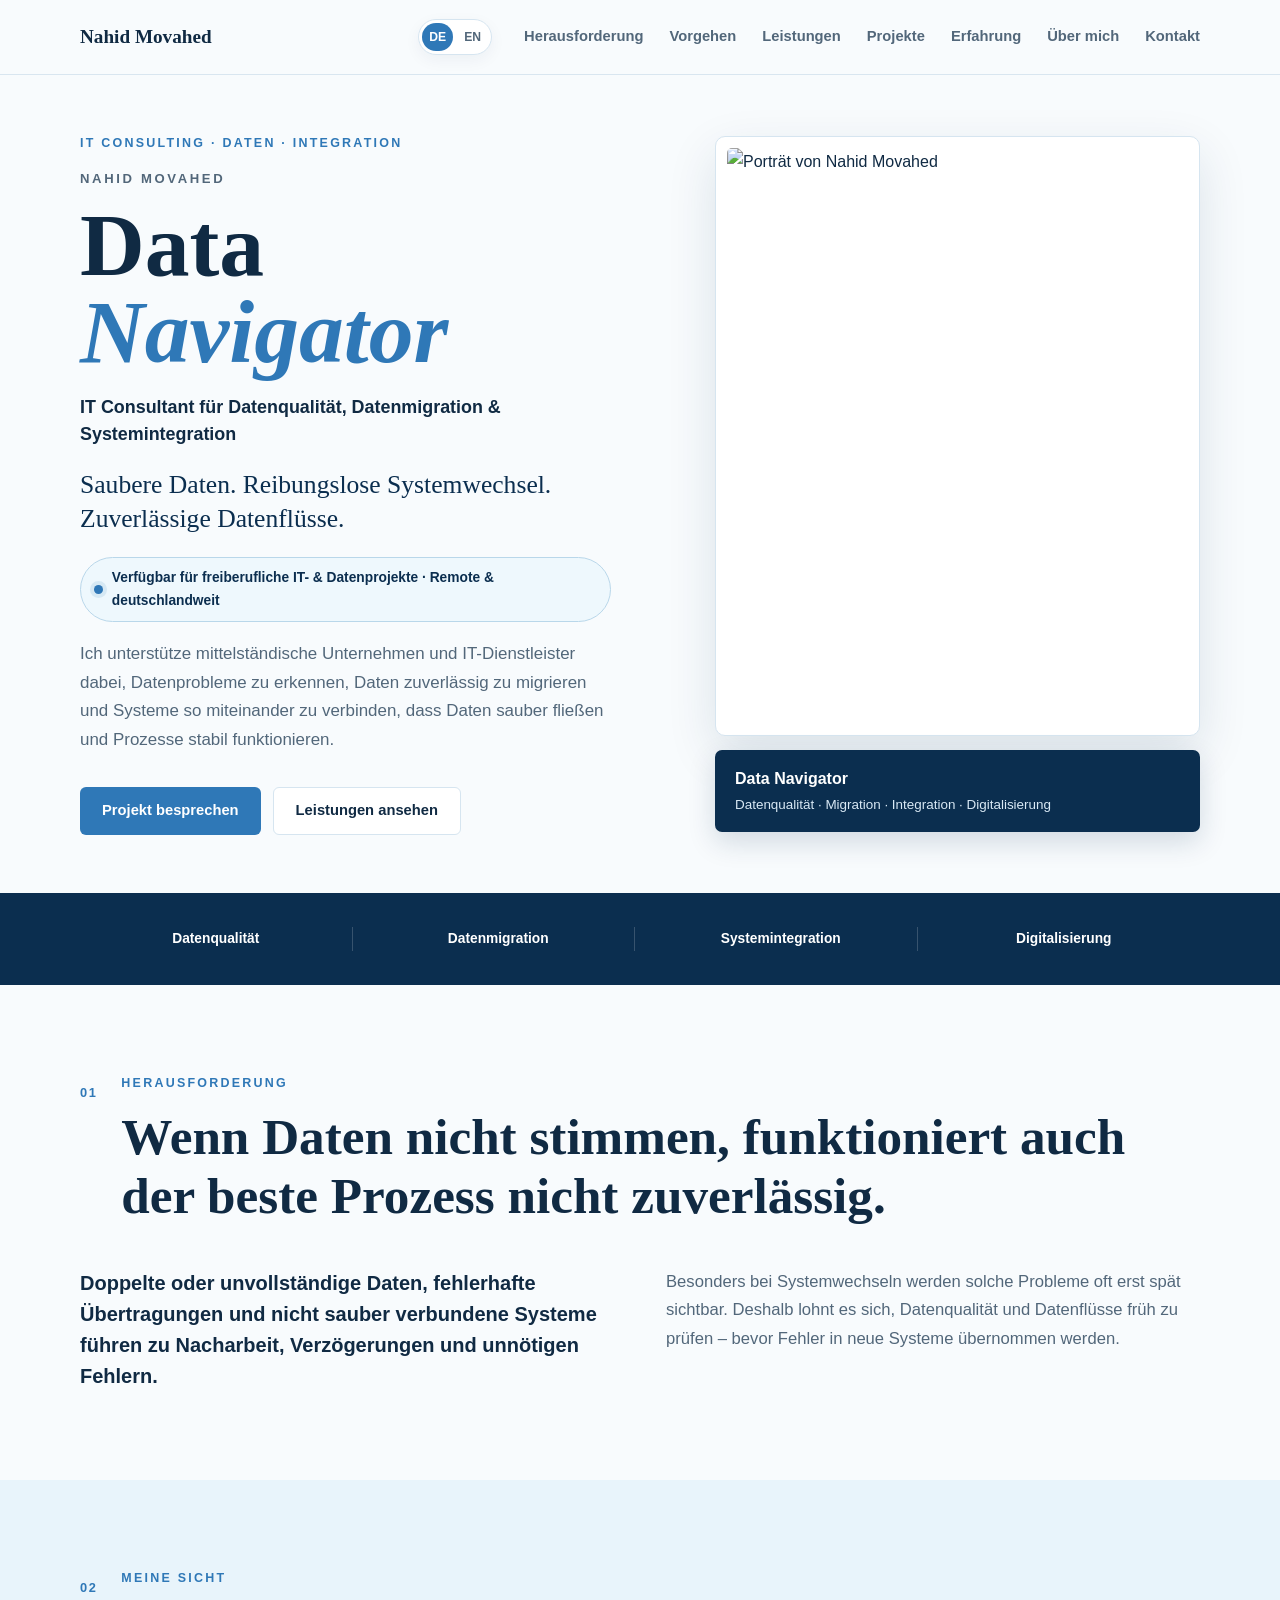
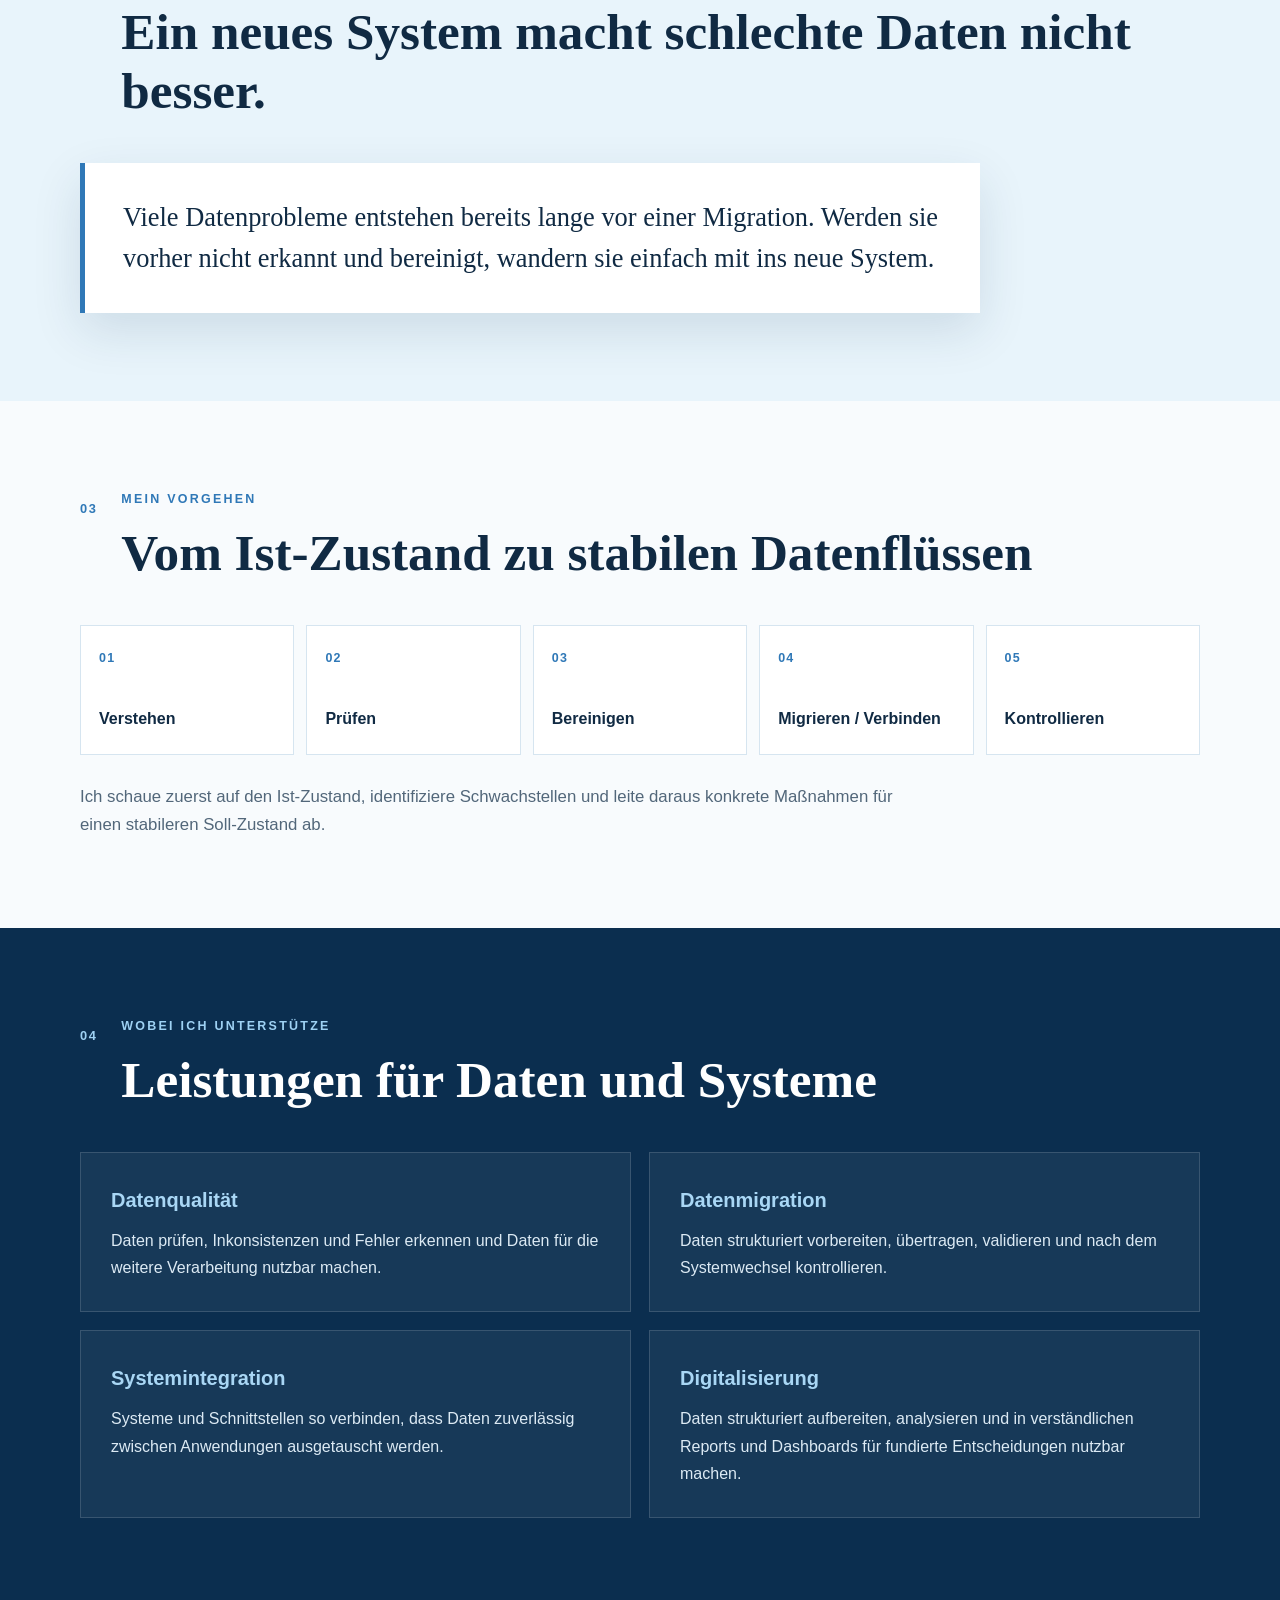
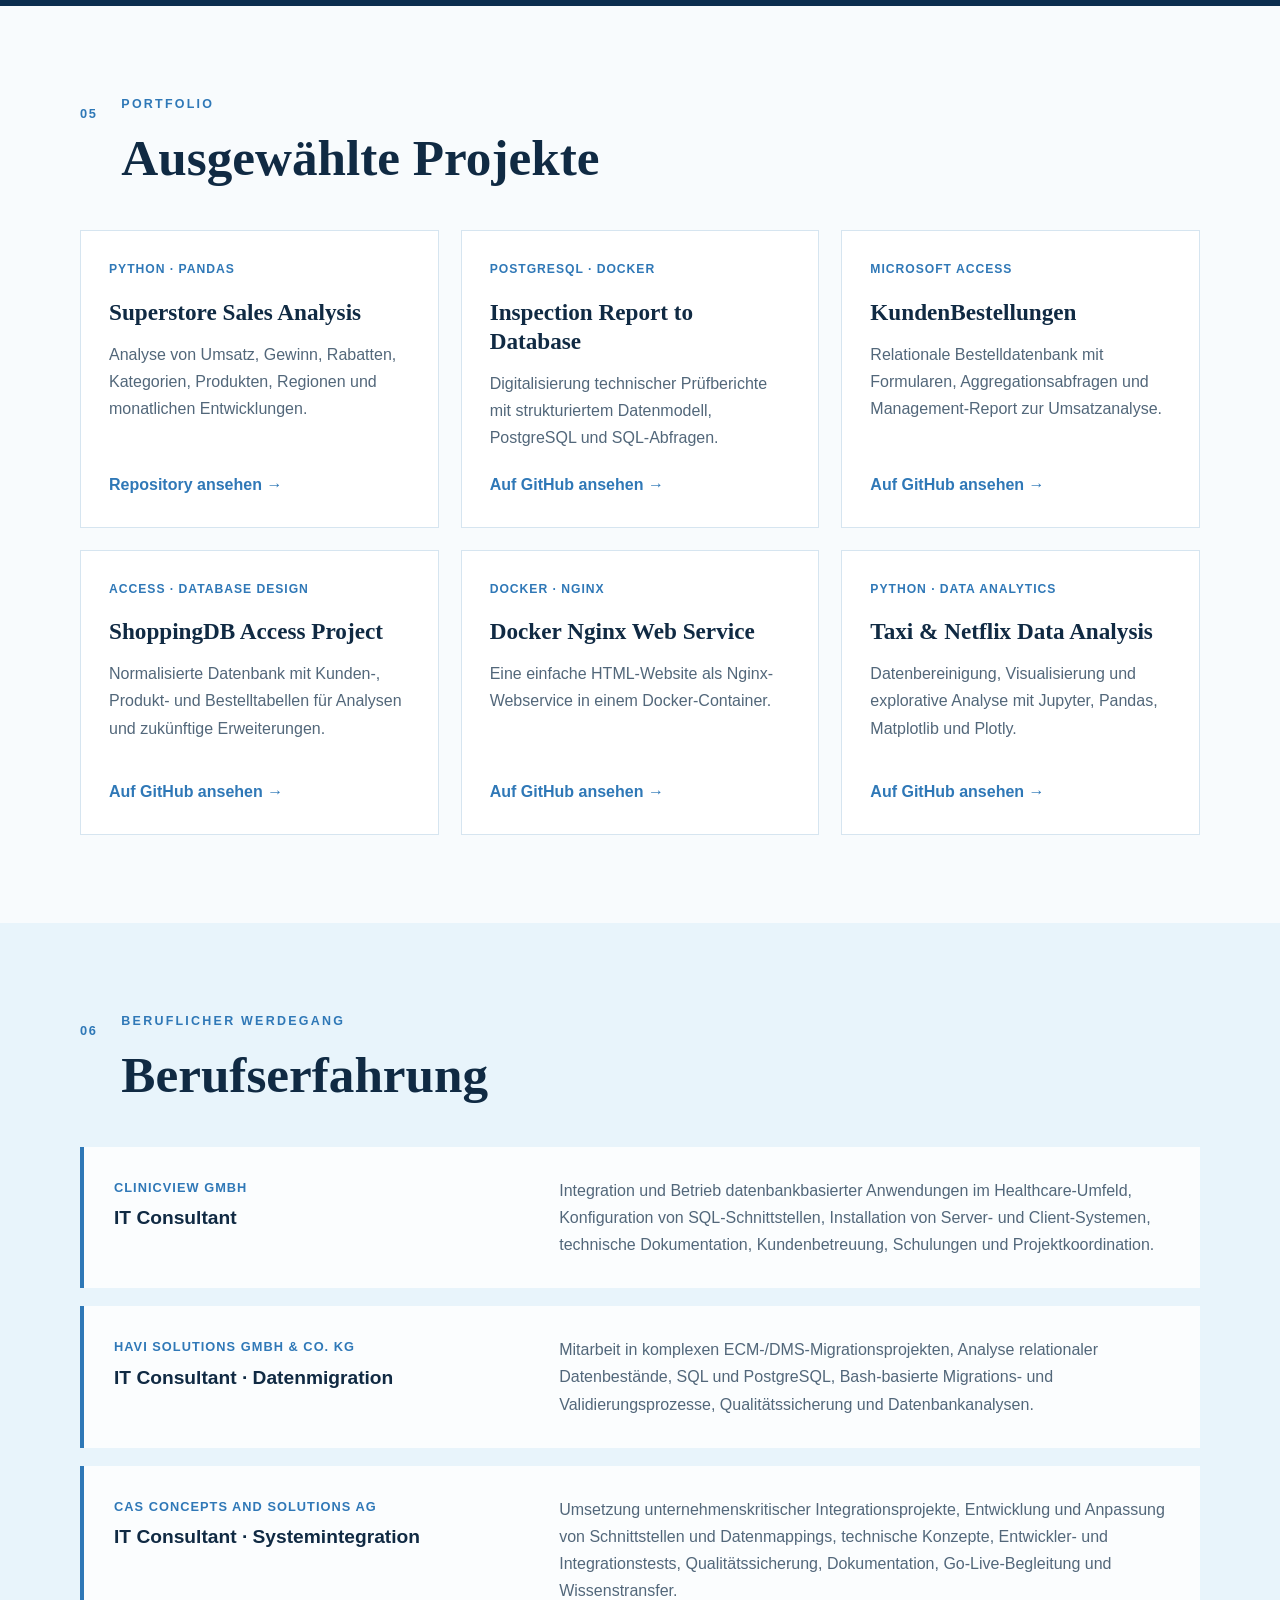
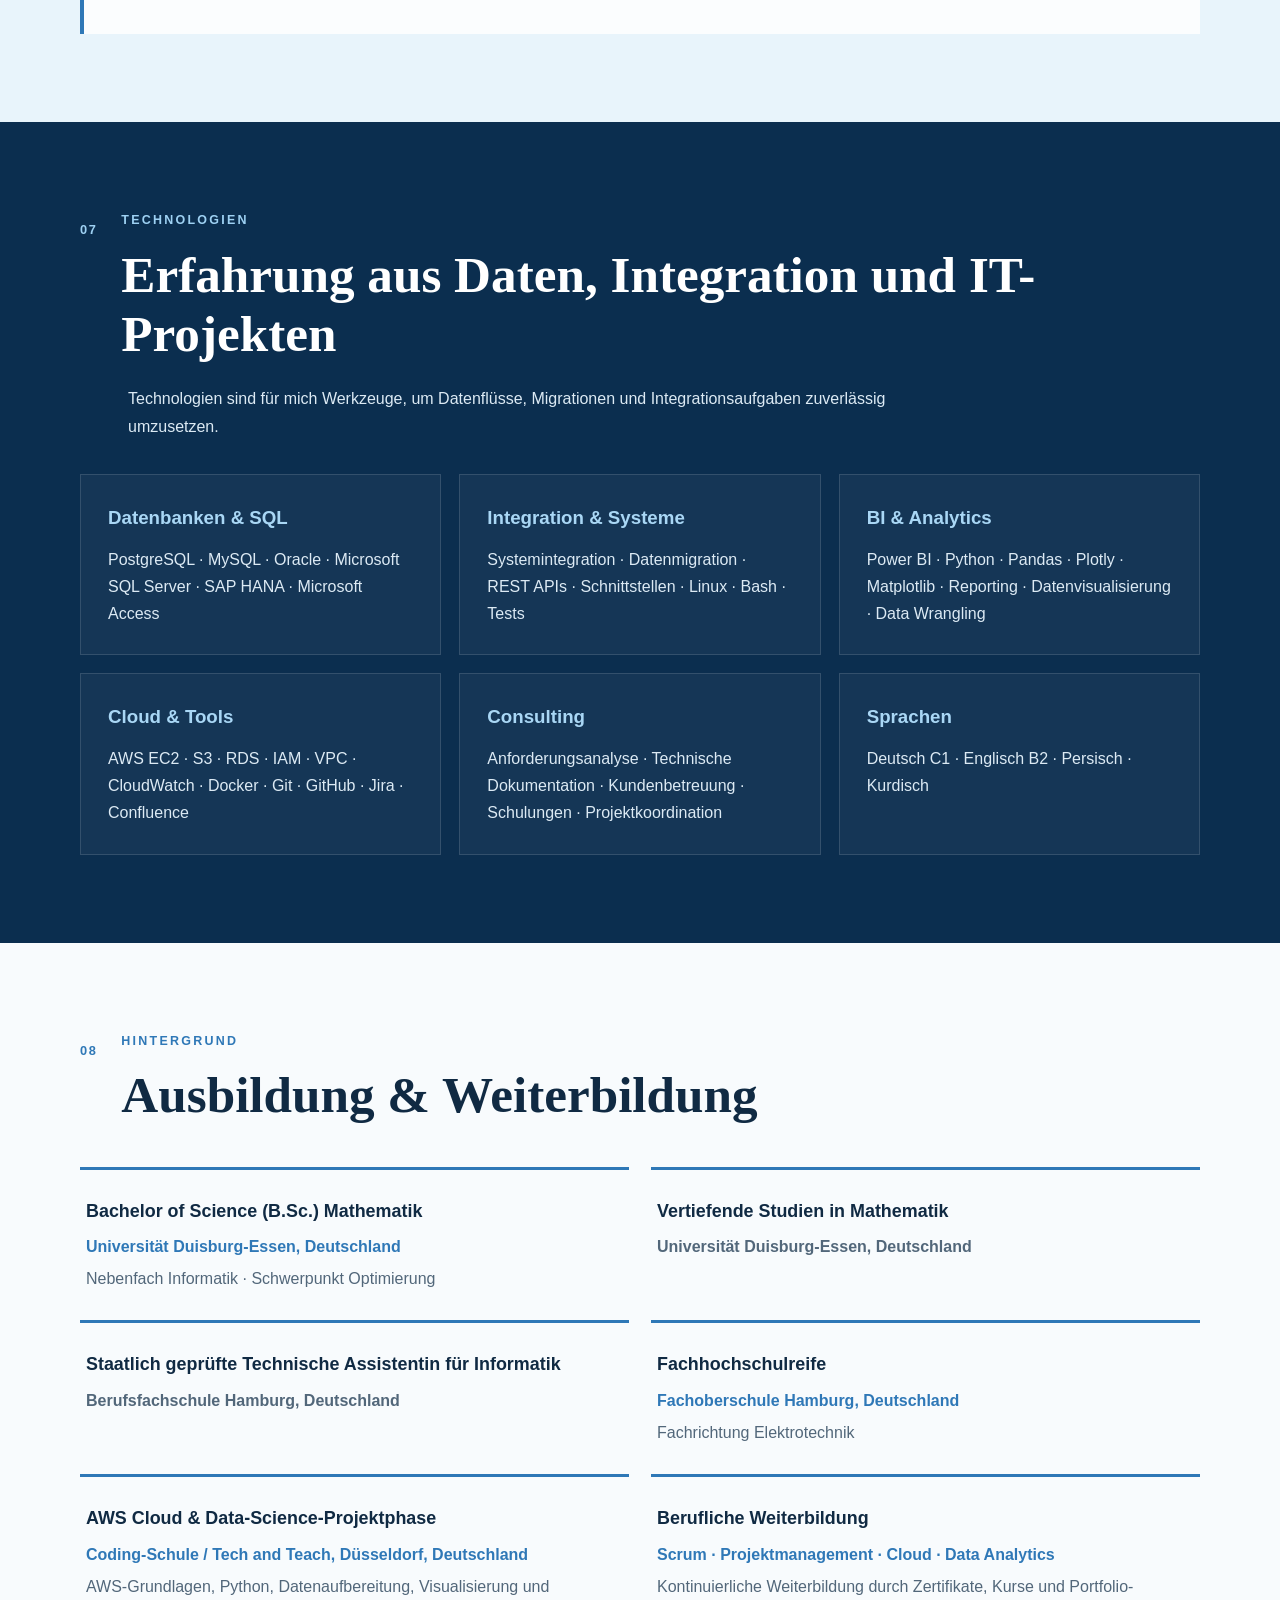
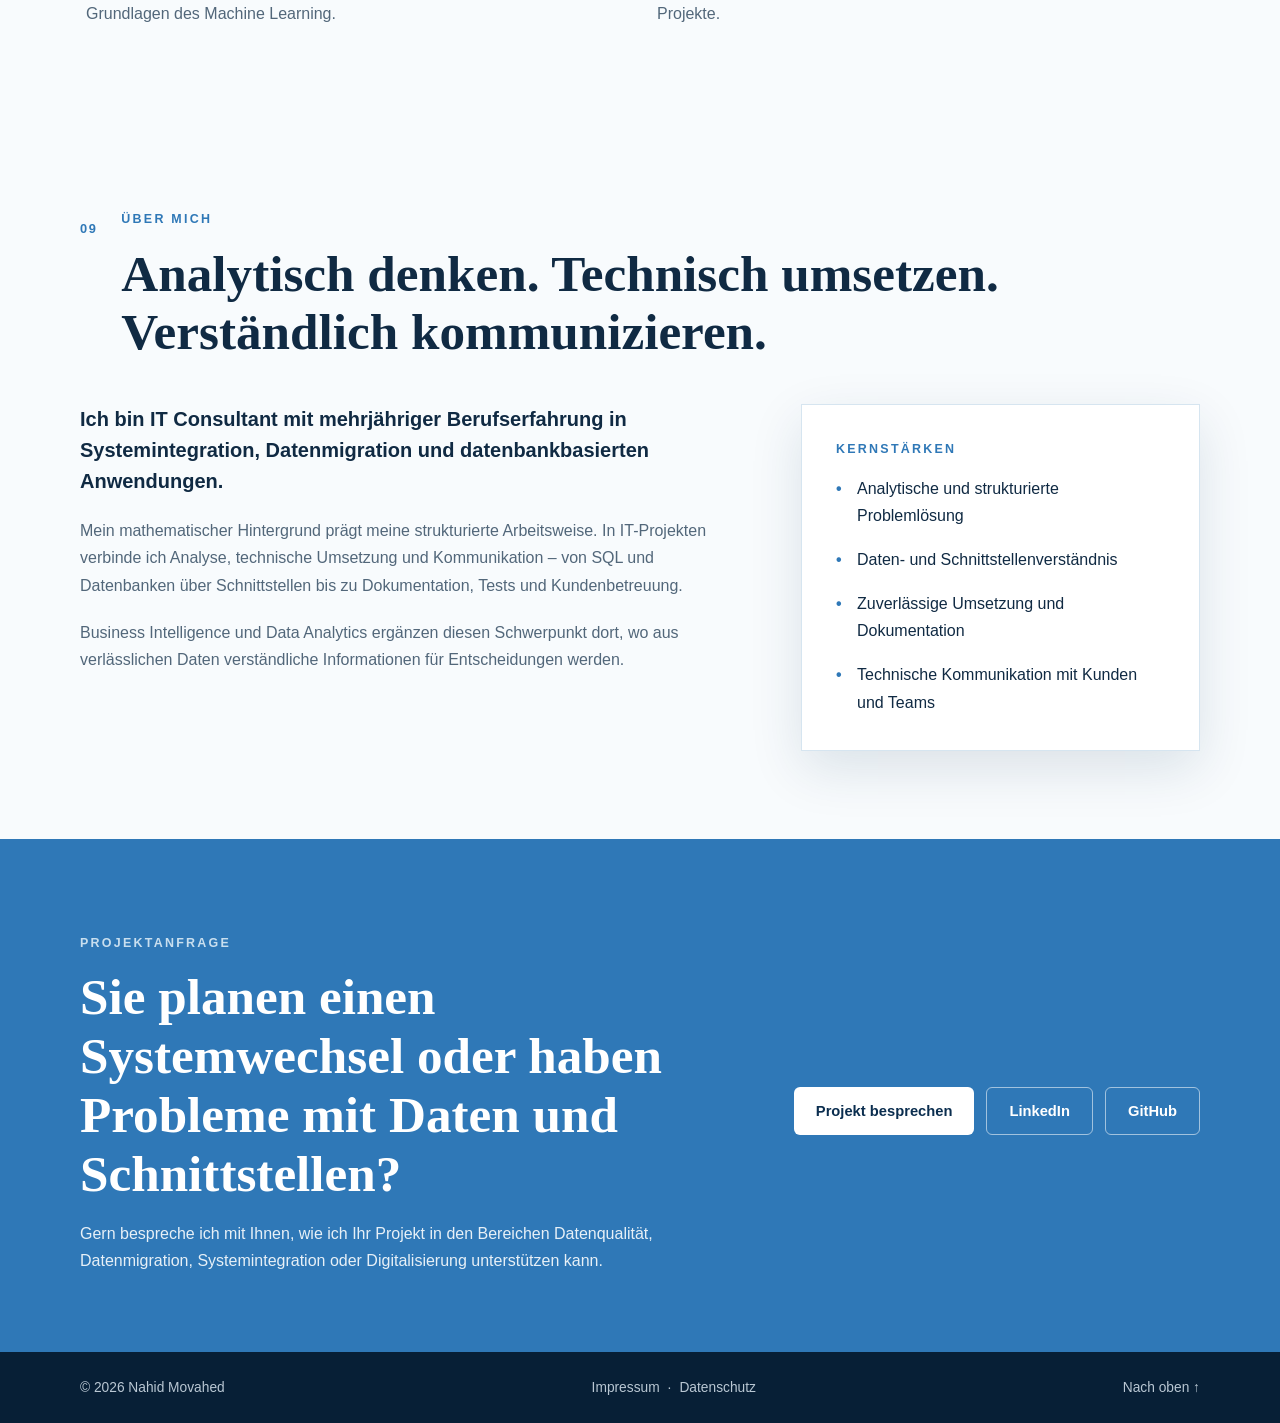
==== commit 84b8ab52: "Align portfolio positioning" ====
--- a/index.html
+++ b/index.html
@@ -51,7 +51,7 @@
 
 <section aria-label="Leistungsbereiche" class="focus-strip">
   <div class="container focus-grid focus-grid-four">
-    <span>Datenqualität</span><span>Datenmigration</span><span>Systemintegration</span><span>Business Intelligence &amp; Reporting</span>
+    <span>Datenqualität</span><span>Datenmigration</span><span>Systemintegration</span><span>Digitalisierung</span>
   </div>
 </section>
 
@@ -85,7 +85,7 @@
       <article><h3>Datenqualität</h3><p>Daten prüfen, Inkonsistenzen und Fehler erkennen und Daten für die weitere Verarbeitung nutzbar machen.</p></article>
       <article><h3>Datenmigration</h3><p>Daten strukturiert vorbereiten, übertragen, validieren und nach dem Systemwechsel kontrollieren.</p></article>
       <article><h3>Systemintegration</h3><p>Systeme und Schnittstellen so verbinden, dass Daten zuverlässig zwischen Anwendungen ausgetauscht werden.</p></article>
-      <article><h3>Business Intelligence &amp; Reporting</h3><p>Daten strukturiert aufbereiten, analysieren und in verständlichen Reports und Dashboards für fundierte Entscheidungen nutzbar machen.</p></article>
+      <article><h3>Digitalisierung</h3><p>Daten strukturiert aufbereiten, analysieren und in verständlichen Reports und Dashboards für fundierte Entscheidungen nutzbar machen.</p></article>
     </div>
   </div>
 </section>
@@ -245,7 +245,7 @@
 
 <section class="contact-section" id="contact">
   <div class="container contact-grid">
-    <div><p class="eyebrow">PROJEKTANFRAGE</p><h2>Sie planen einen Systemwechsel oder haben Probleme mit Daten und Schnittstellen?</h2><p>Gern bespreche ich mit Ihnen, wie ich Ihr Projekt in den Bereichen Datenqualität, Datenmigration, Systemintegration oder Business Intelligence unterstützen kann.</p></div>
+    <div><p class="eyebrow">PROJEKTANFRAGE</p><h2>Sie planen einen Systemwechsel oder haben Probleme mit Daten und Schnittstellen?</h2><p>Gern bespreche ich mit Ihnen, wie ich Ihr Projekt in den Bereichen Datenqualität, Datenmigration, Systemintegration oder Digitalisierung unterstützen kann.</p></div>
     <div class="contact-actions"><a class="button light-button" href="mailto:nahid.movahed99@gmail.com">Projekt besprechen</a><a class="button outline-light" href="https://www.linkedin.com/in/nahid-movahed-927a34260/" rel="noopener" target="_blank">LinkedIn</a><a class="button outline-light" href="https://github.com/NahidMovahed-GER" rel="noopener" target="_blank">GitHub</a></div>
   </div>
 </section>
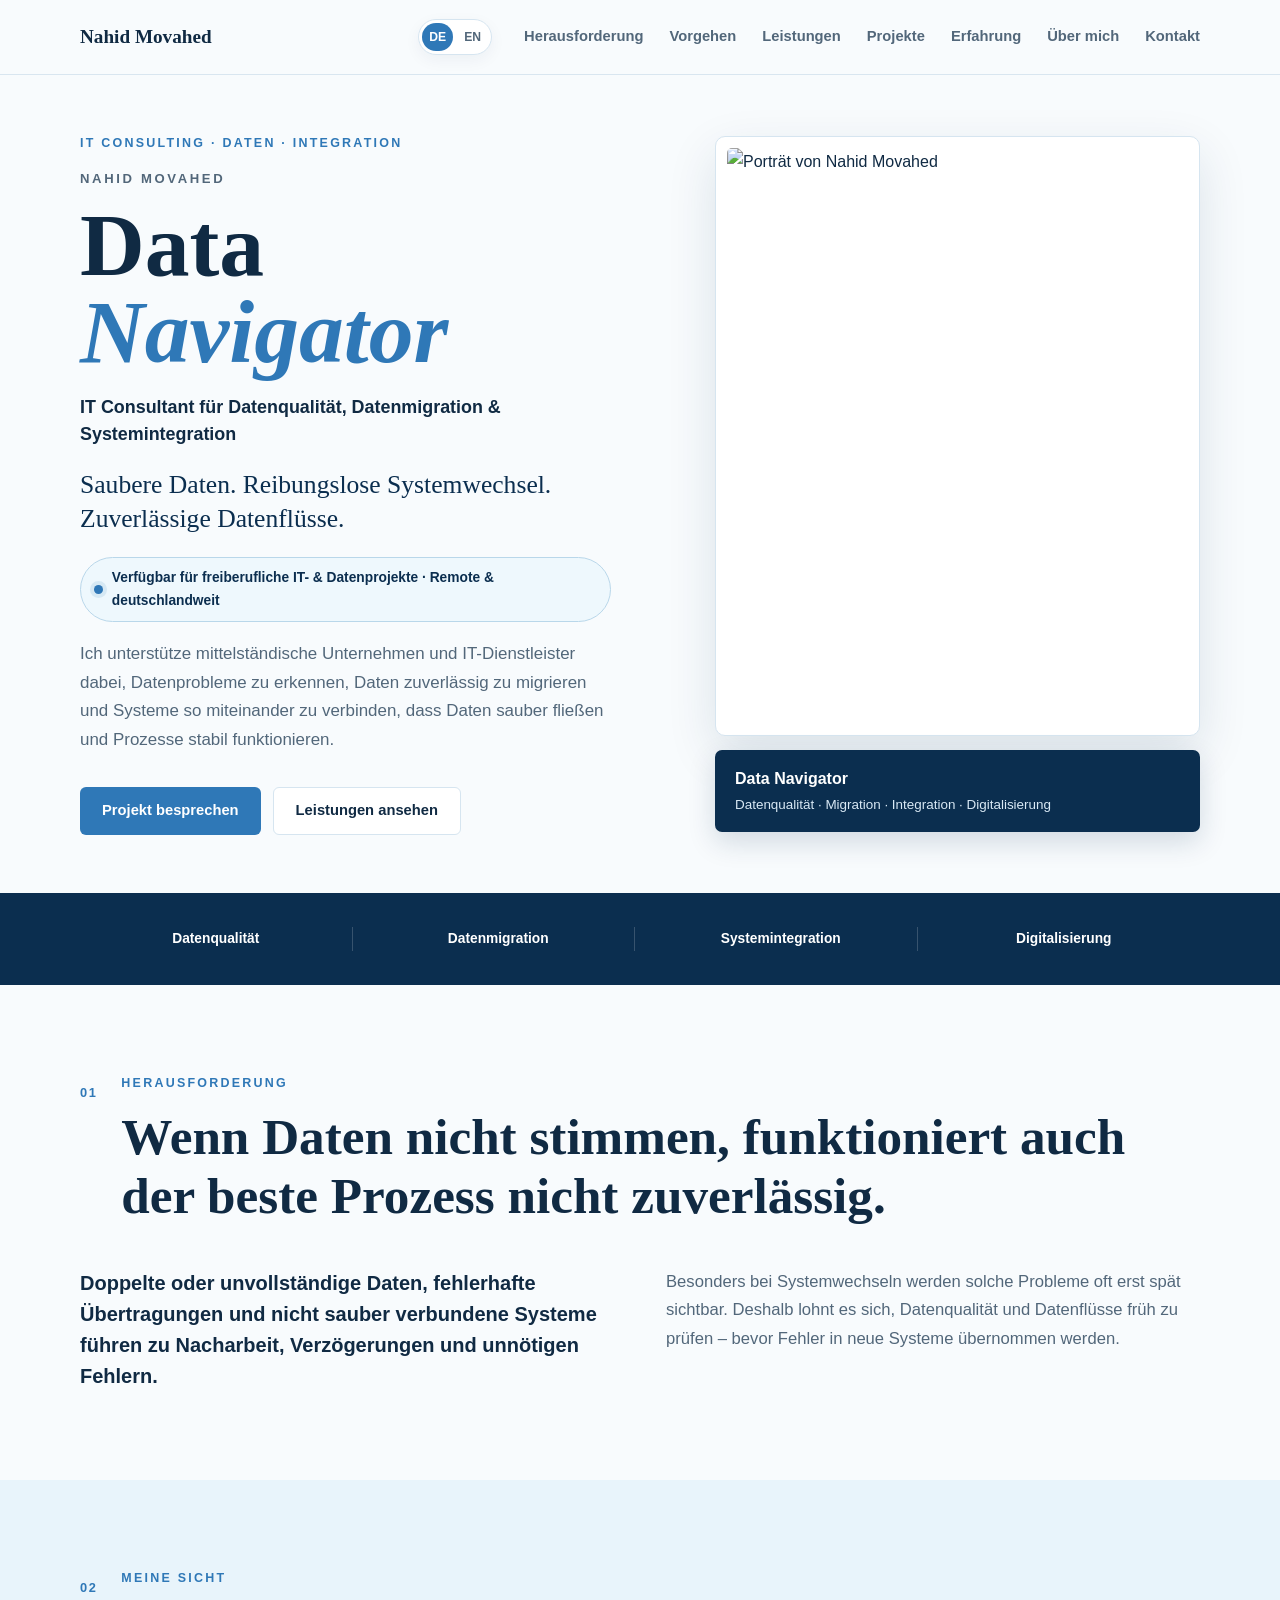
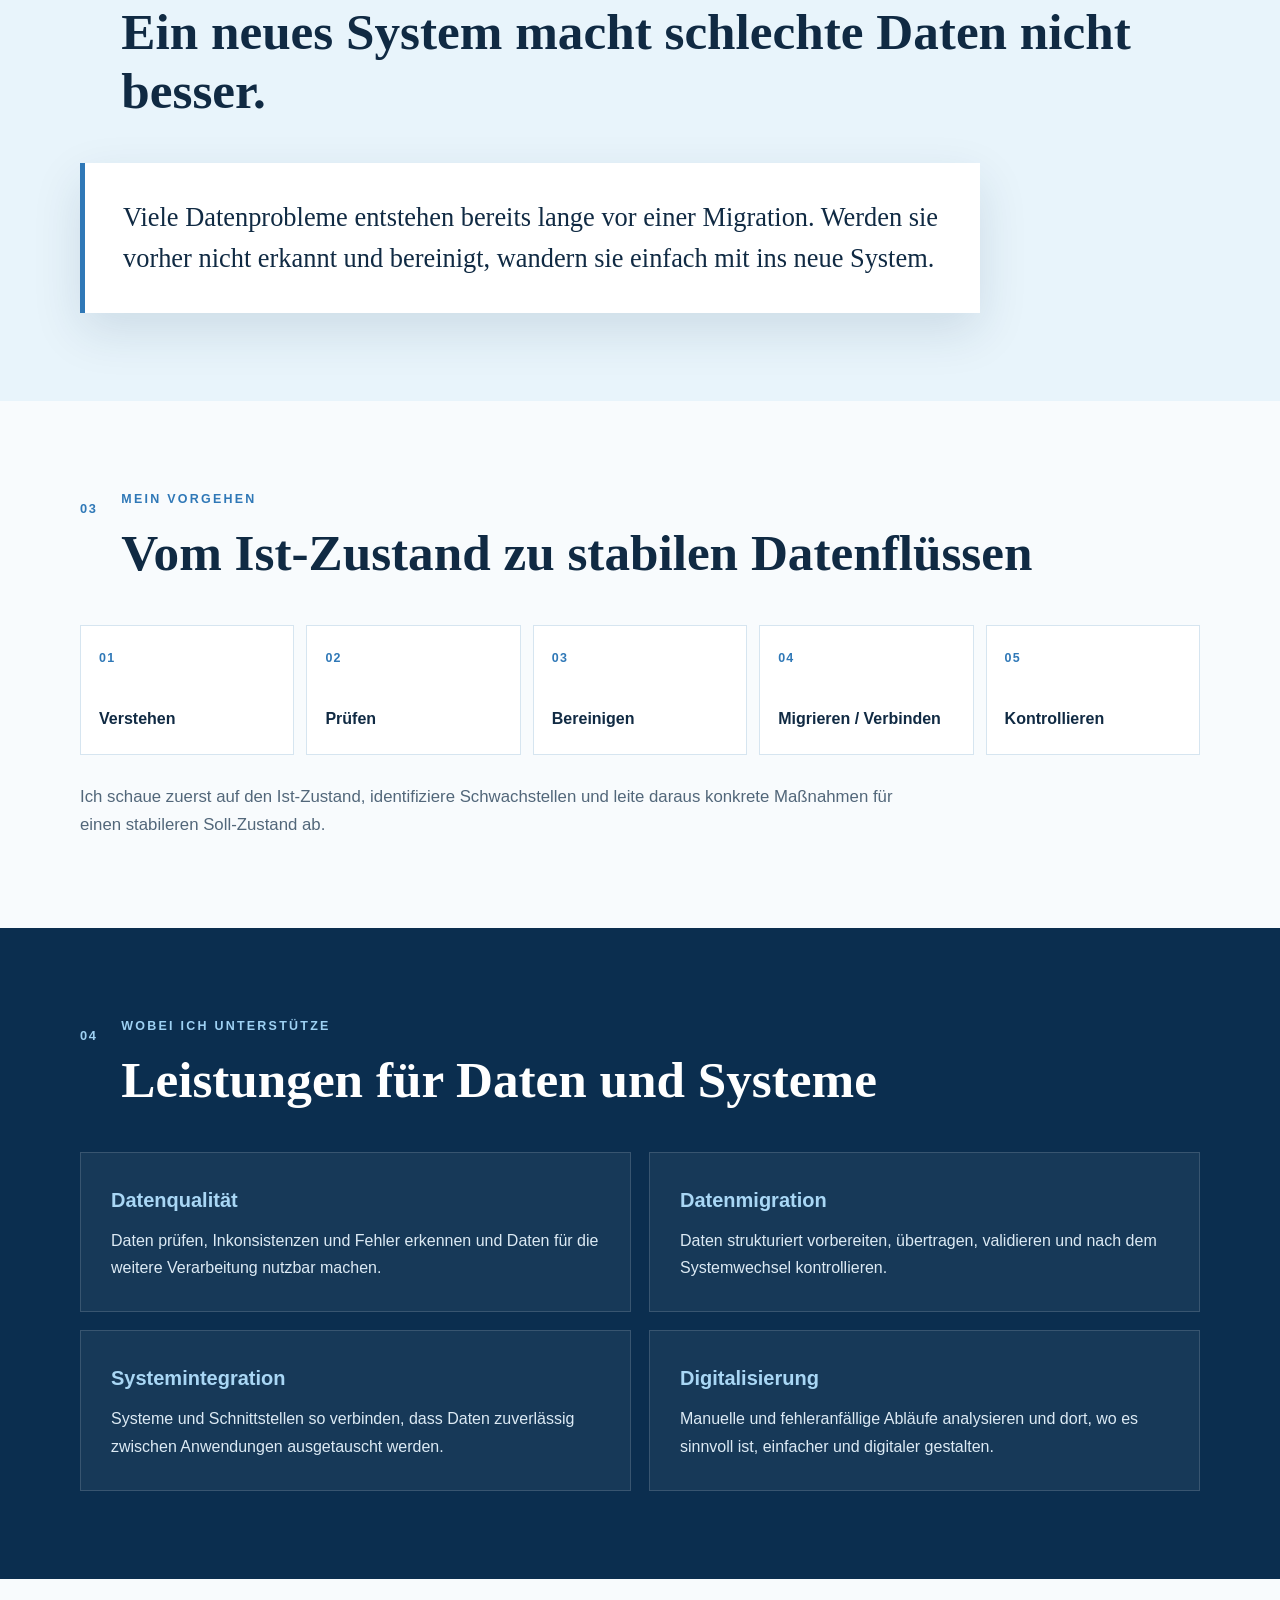
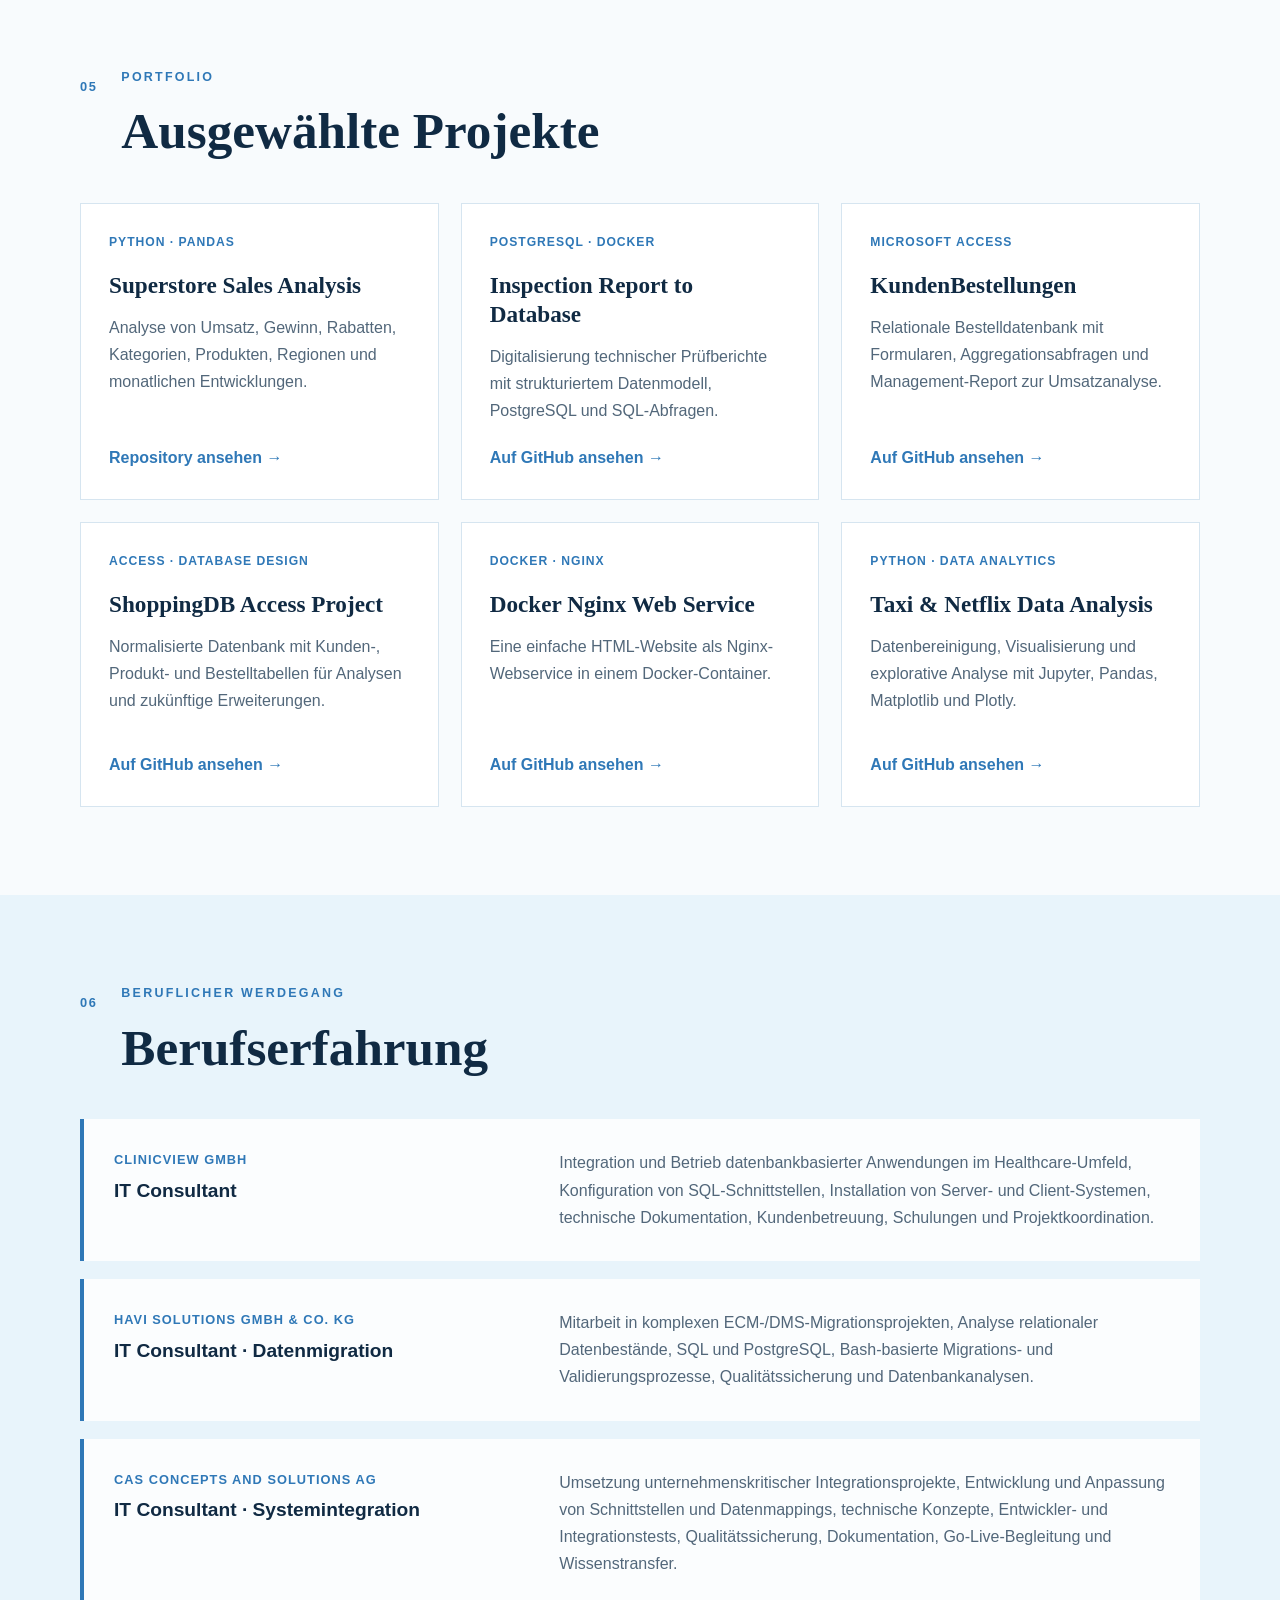
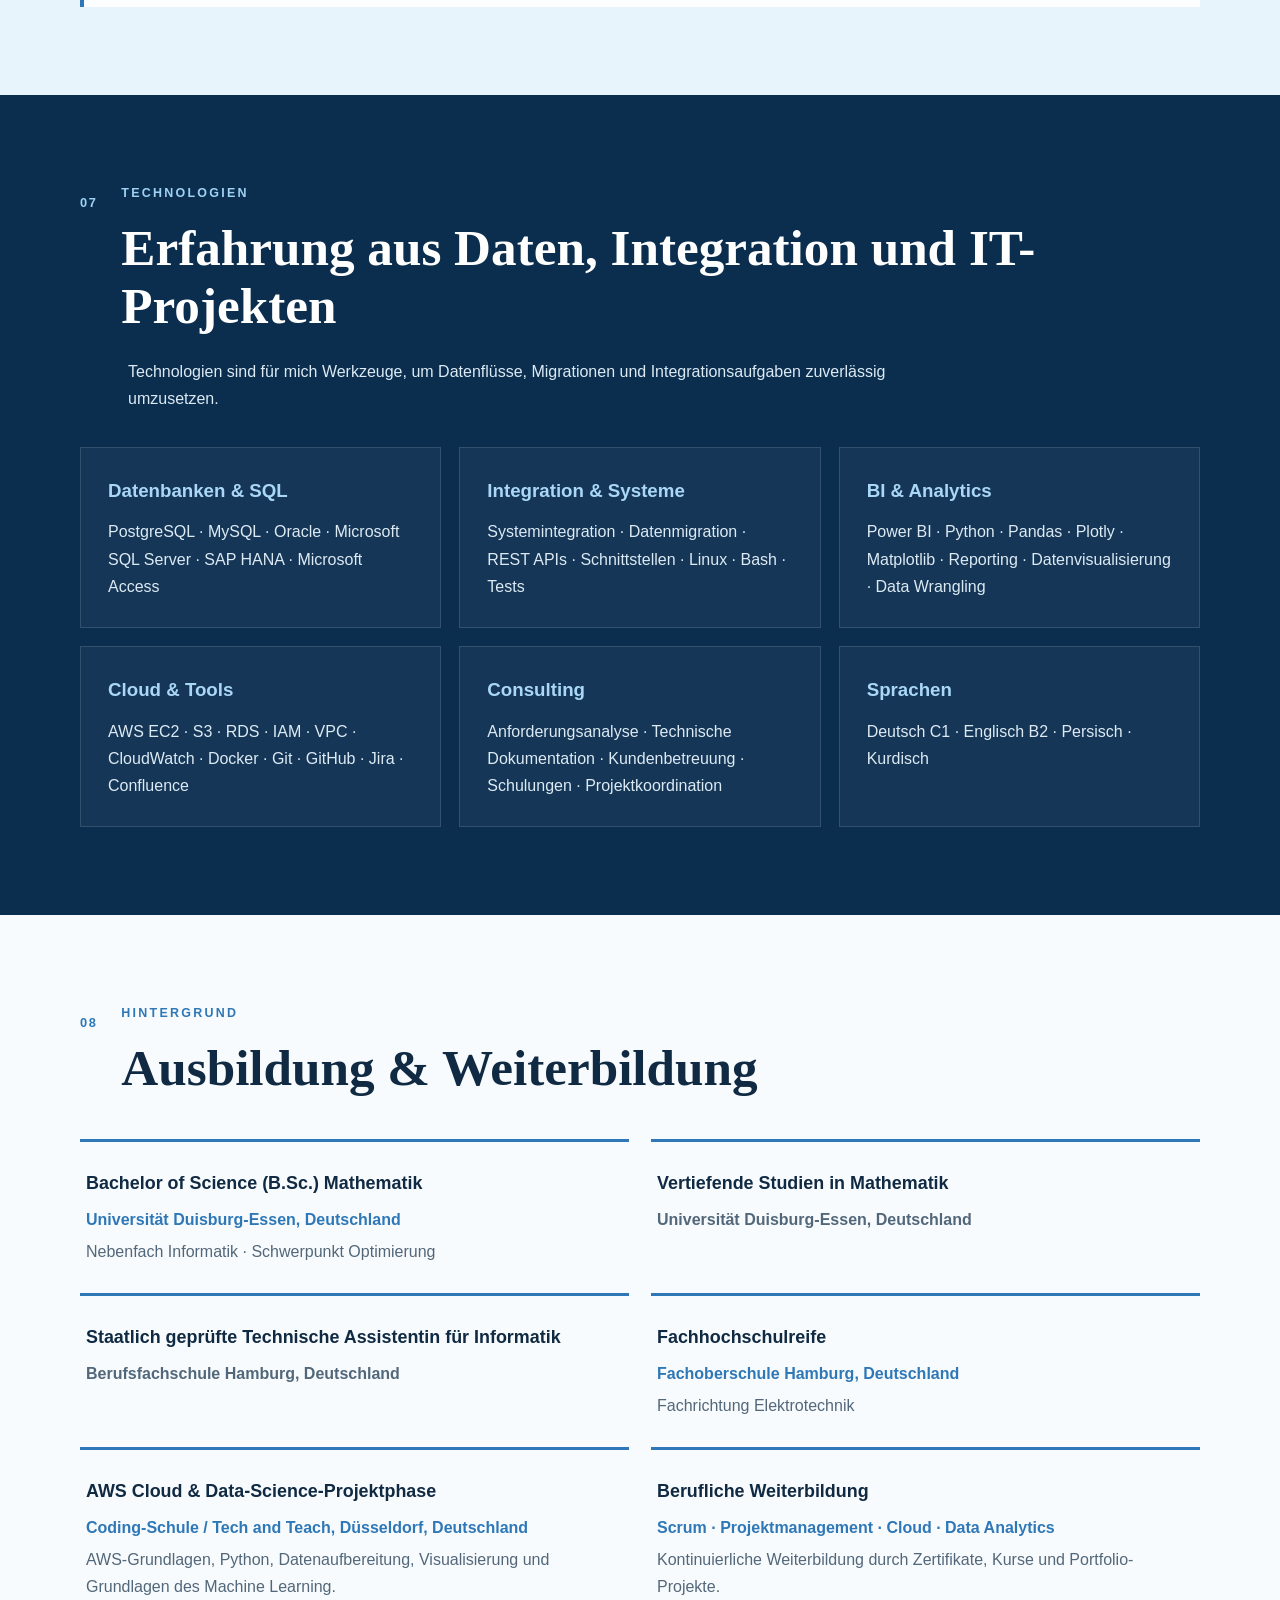
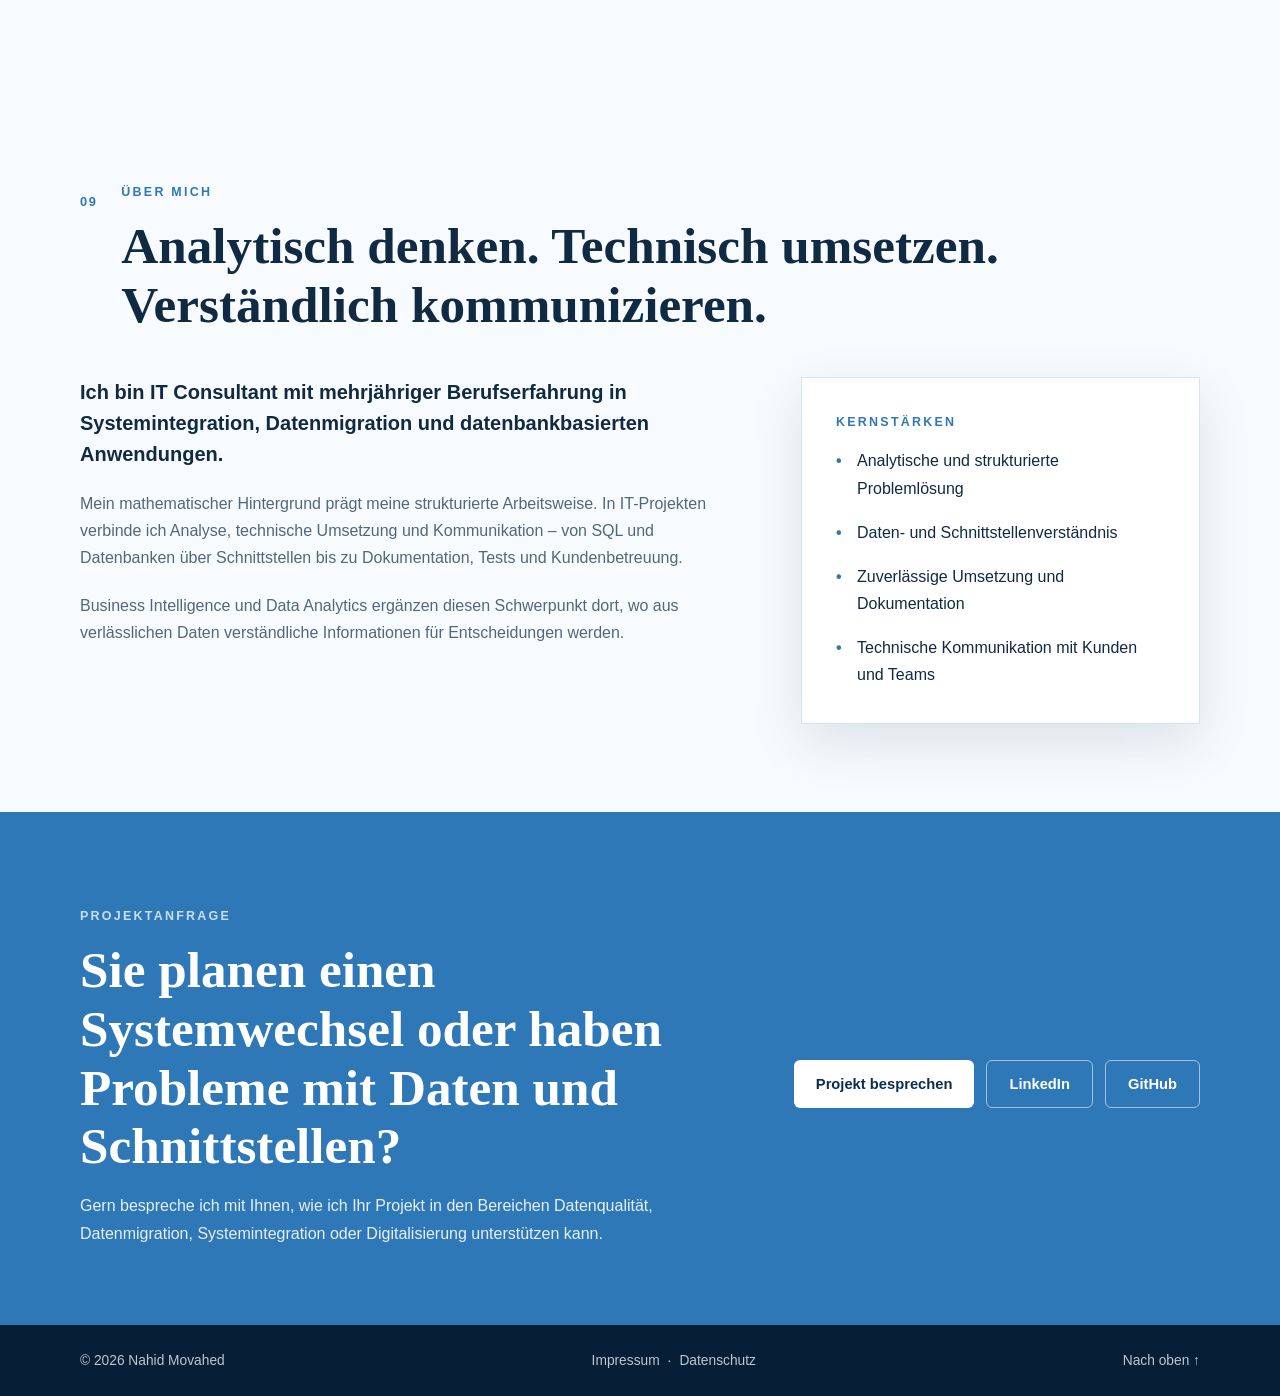
==== commit 025b408c: "Finalize portfolio content" ====
--- a/index.html
+++ b/index.html
@@ -85,7 +85,7 @@
       <article><h3>Datenqualität</h3><p>Daten prüfen, Inkonsistenzen und Fehler erkennen und Daten für die weitere Verarbeitung nutzbar machen.</p></article>
       <article><h3>Datenmigration</h3><p>Daten strukturiert vorbereiten, übertragen, validieren und nach dem Systemwechsel kontrollieren.</p></article>
       <article><h3>Systemintegration</h3><p>Systeme und Schnittstellen so verbinden, dass Daten zuverlässig zwischen Anwendungen ausgetauscht werden.</p></article>
-      <article><h3>Digitalisierung</h3><p>Daten strukturiert aufbereiten, analysieren und in verständlichen Reports und Dashboards für fundierte Entscheidungen nutzbar machen.</p></article>
+      <article><h3>Digitalisierung</h3><p>Manuelle und fehleranfällige Abläufe analysieren und dort, wo es sinnvoll ist, einfacher und digitaler gestalten.</p></article>
     </div>
   </div>
 </section>
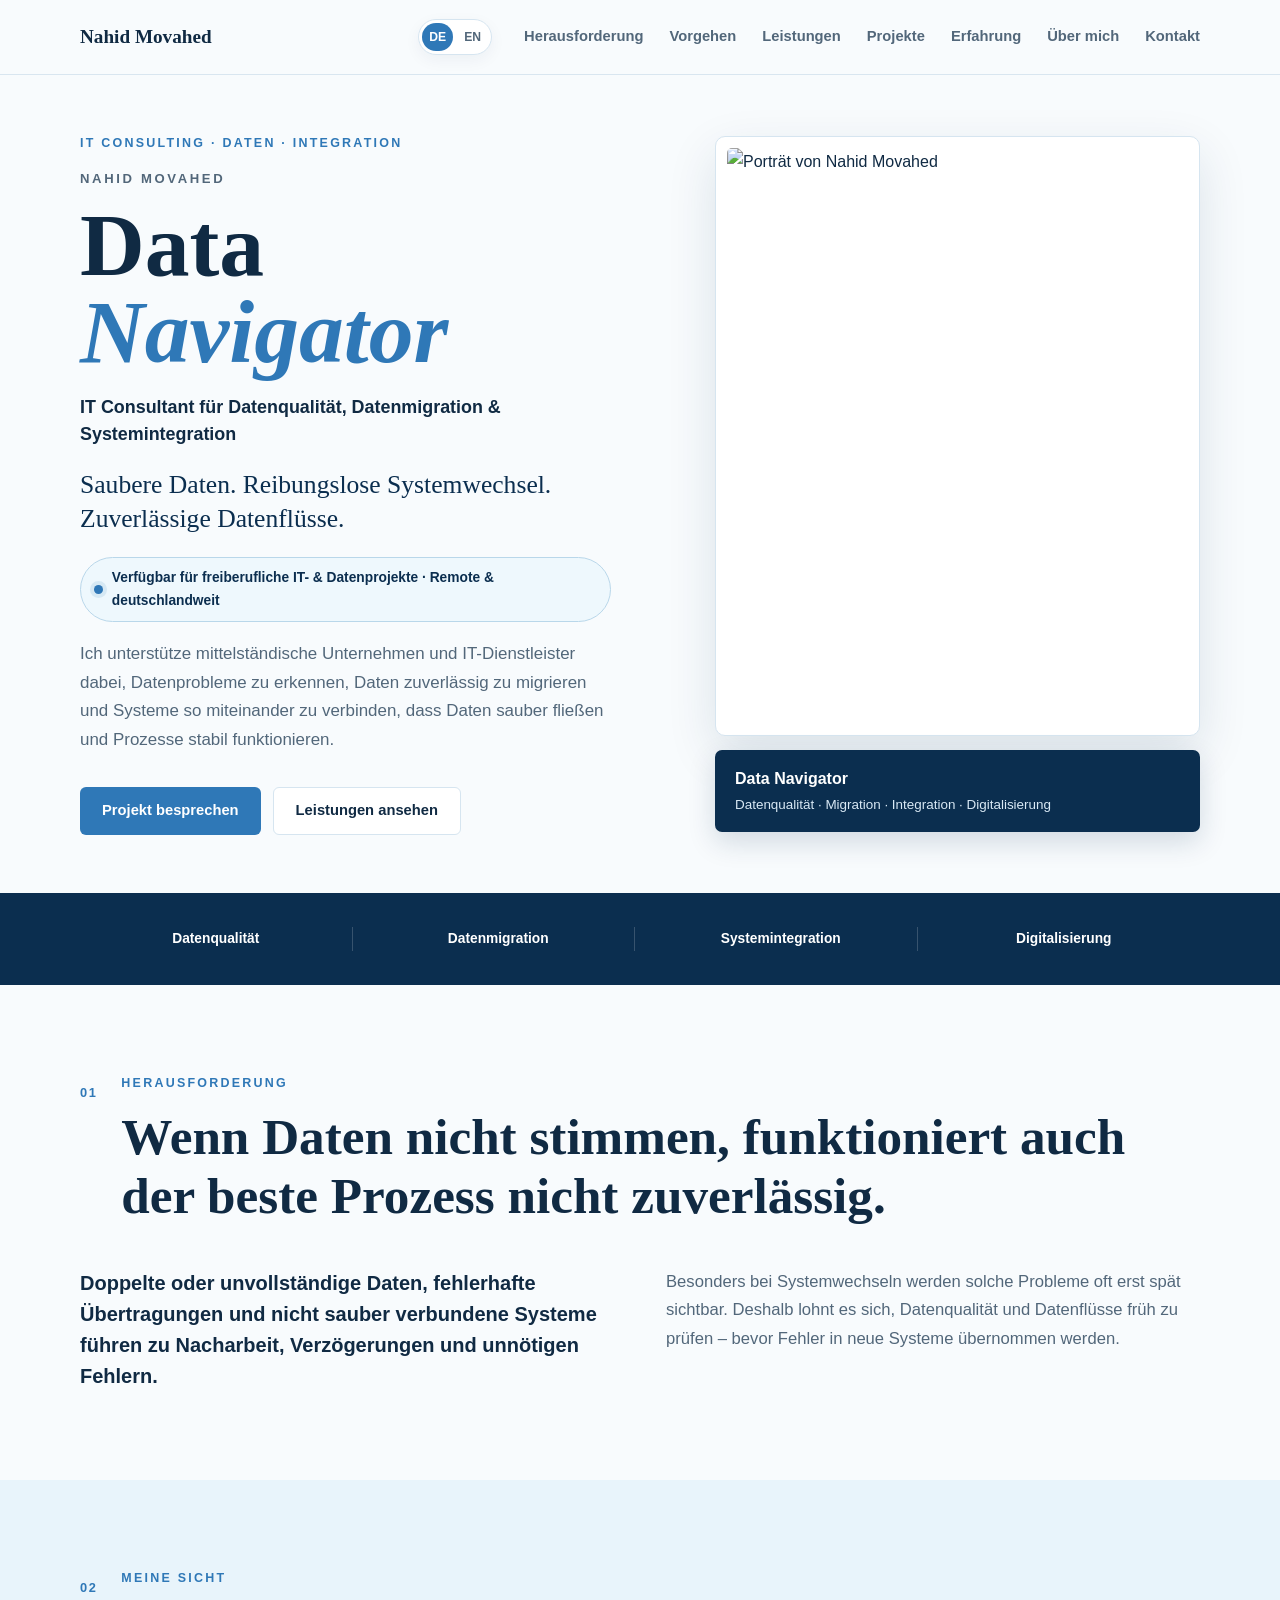
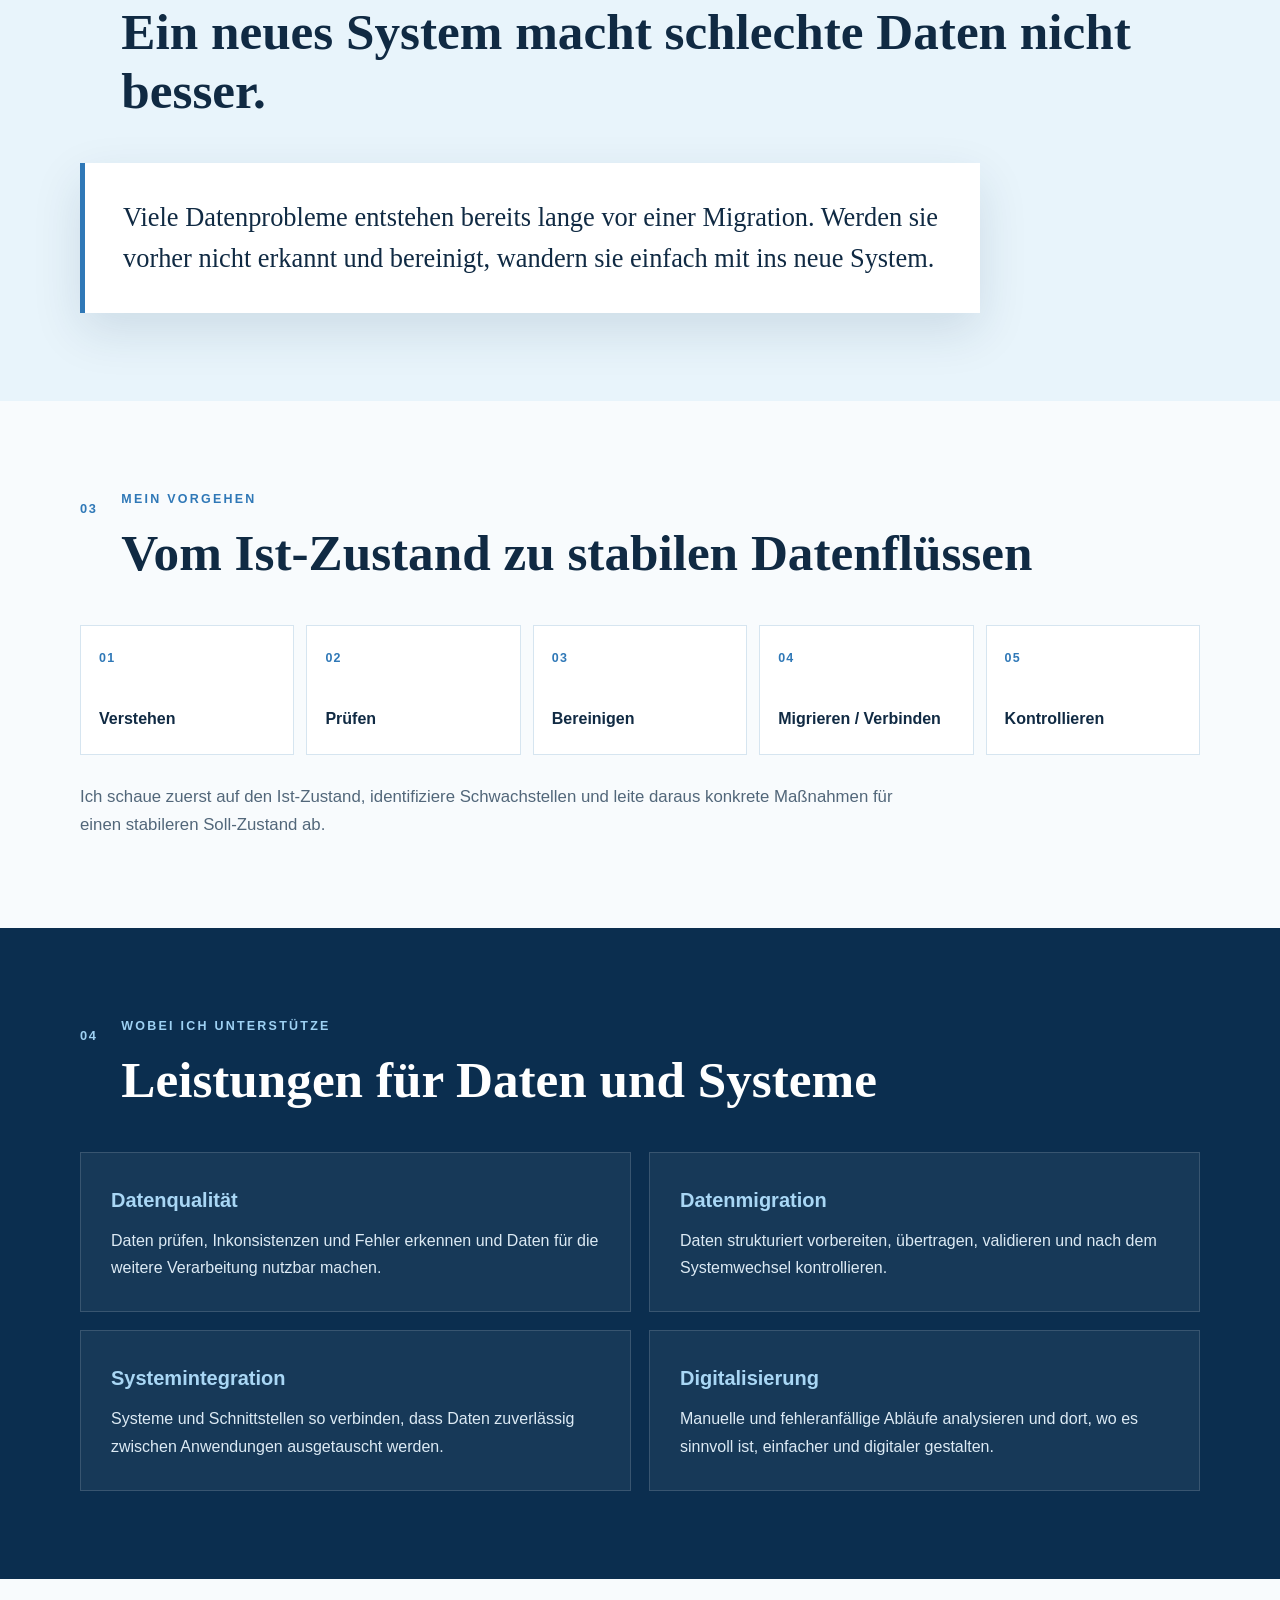
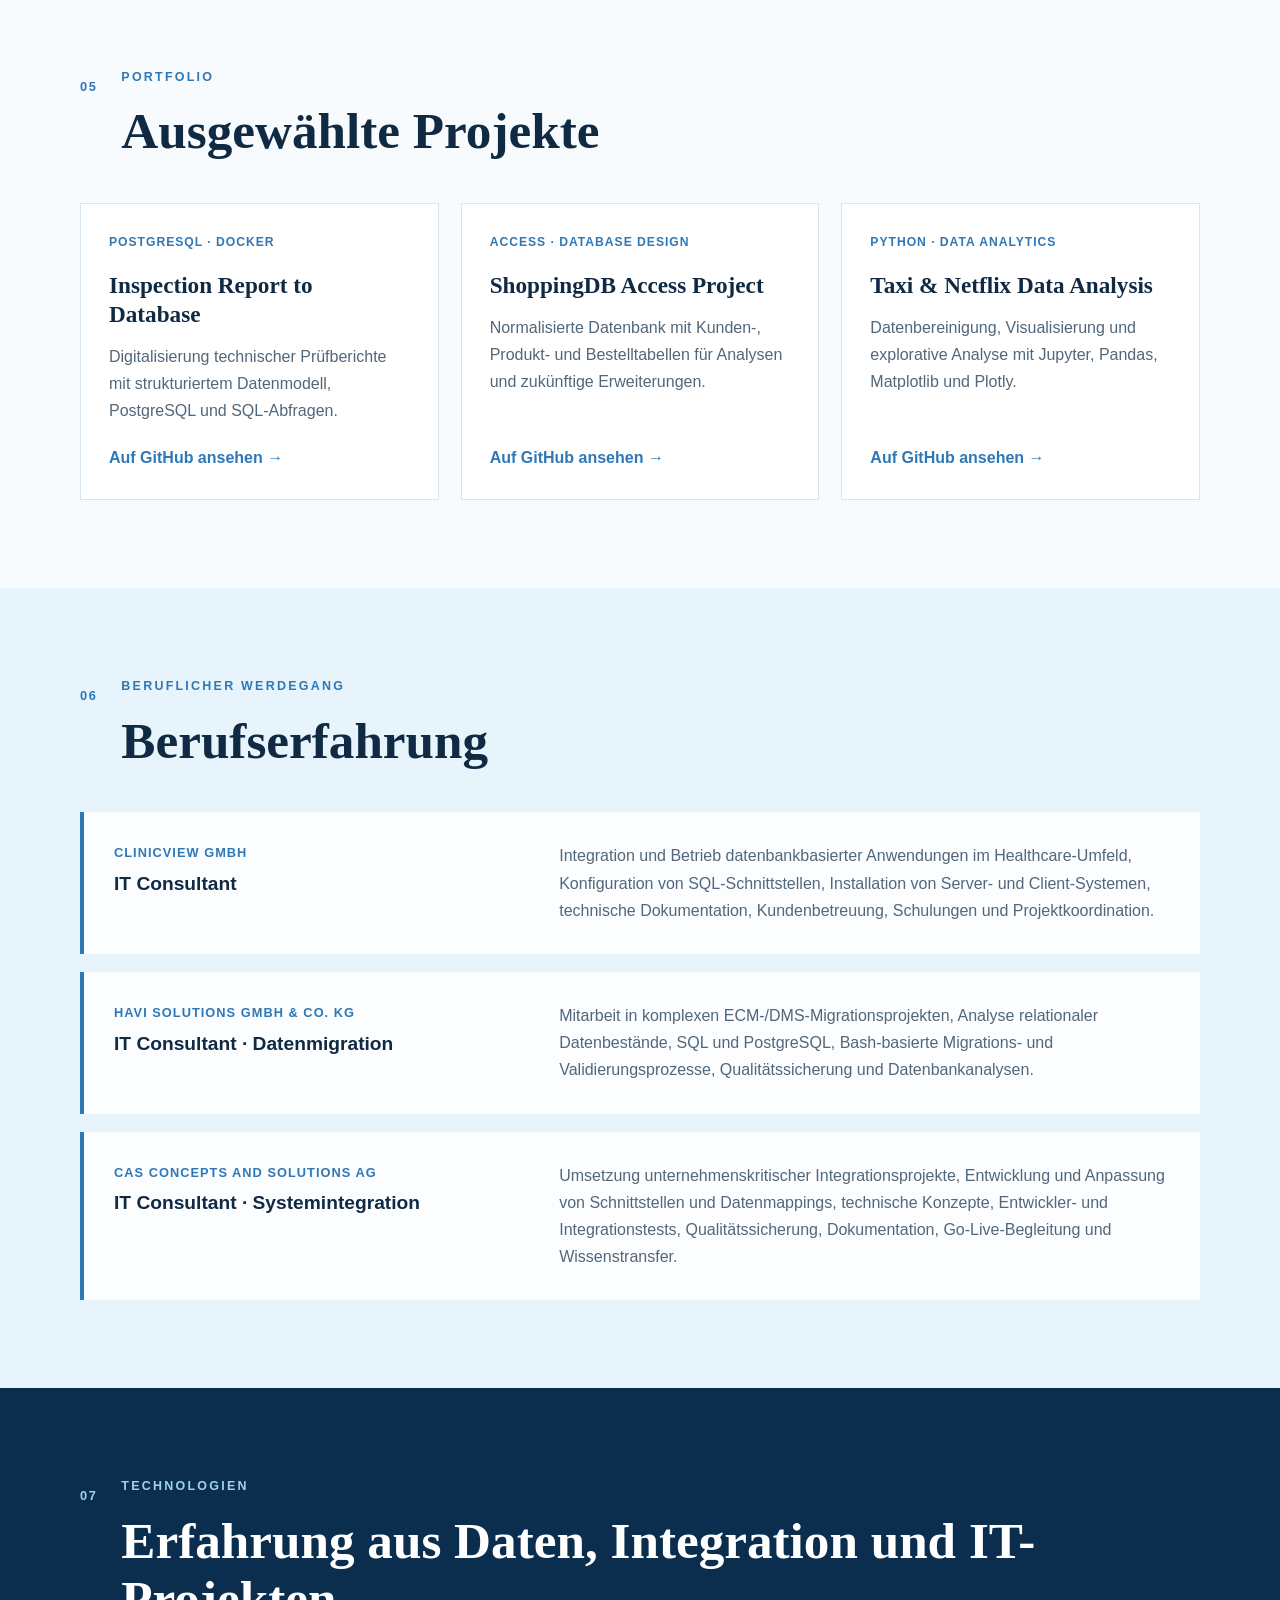
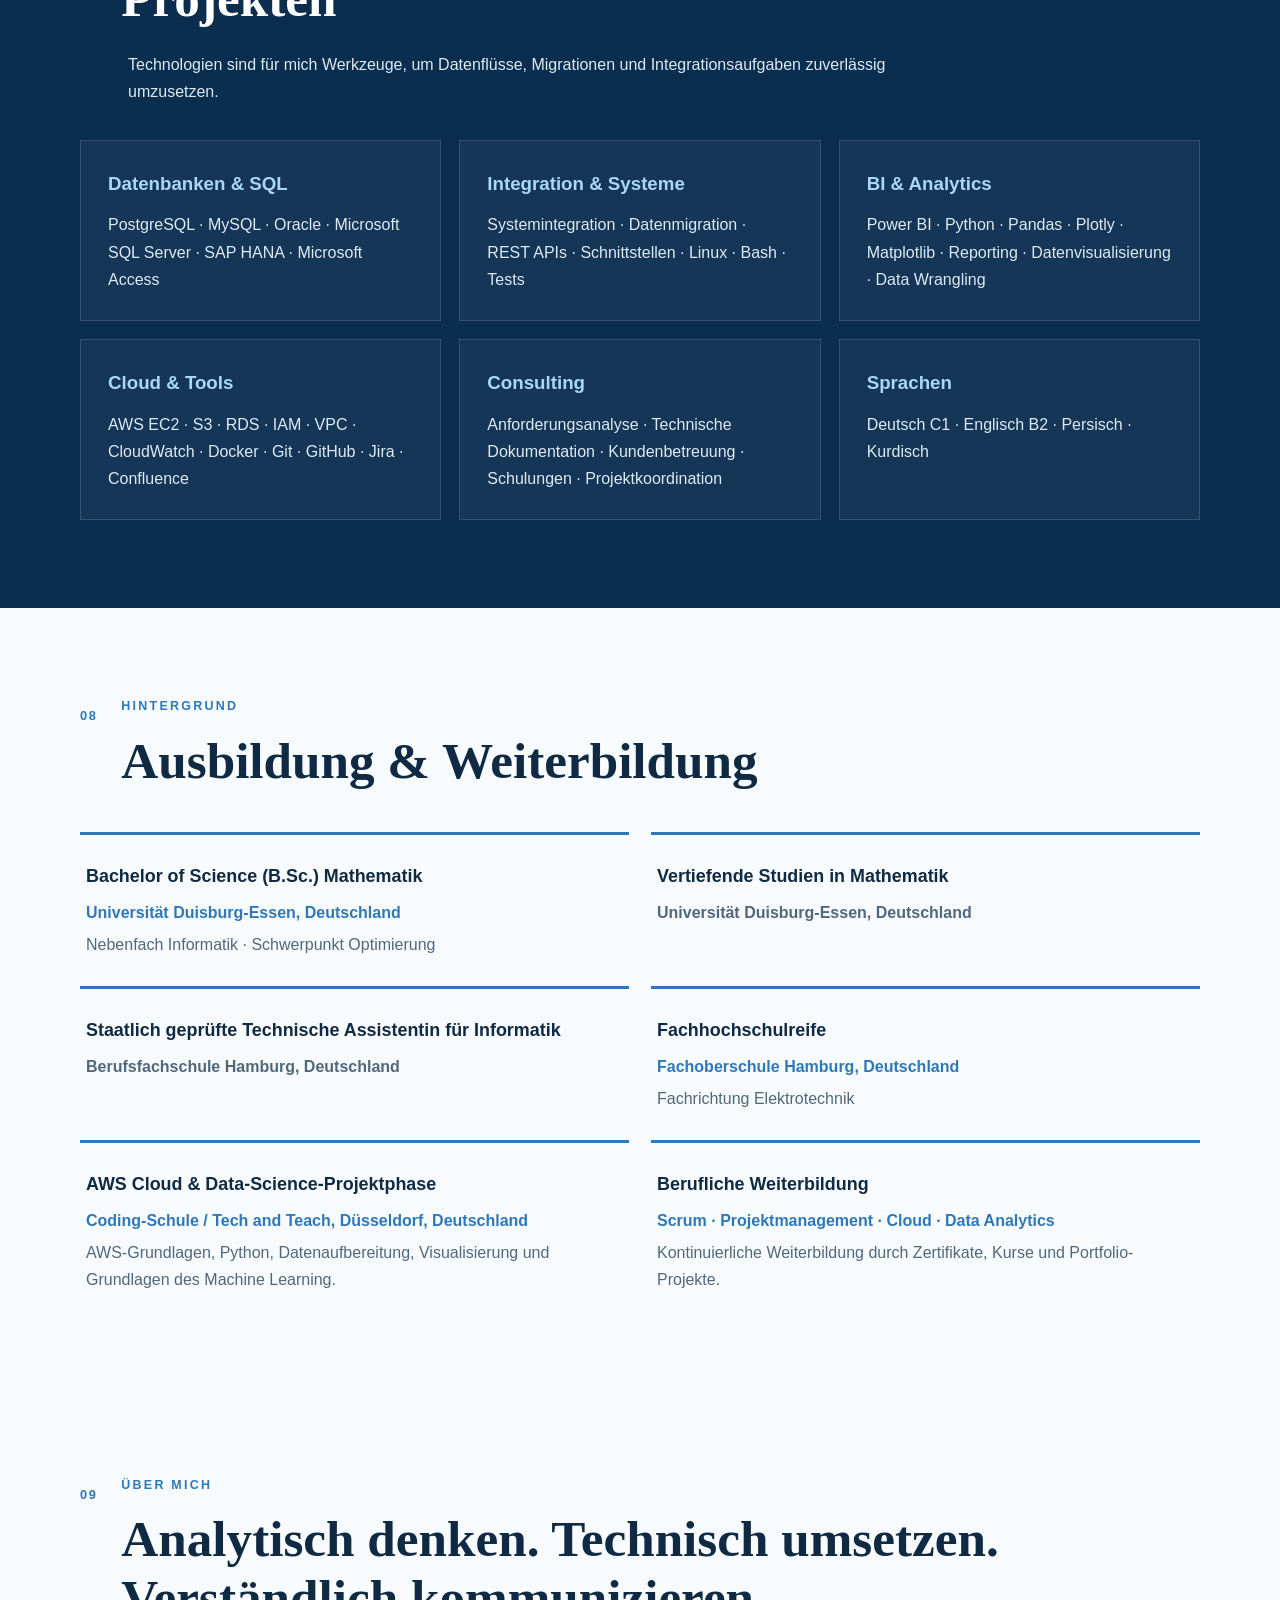
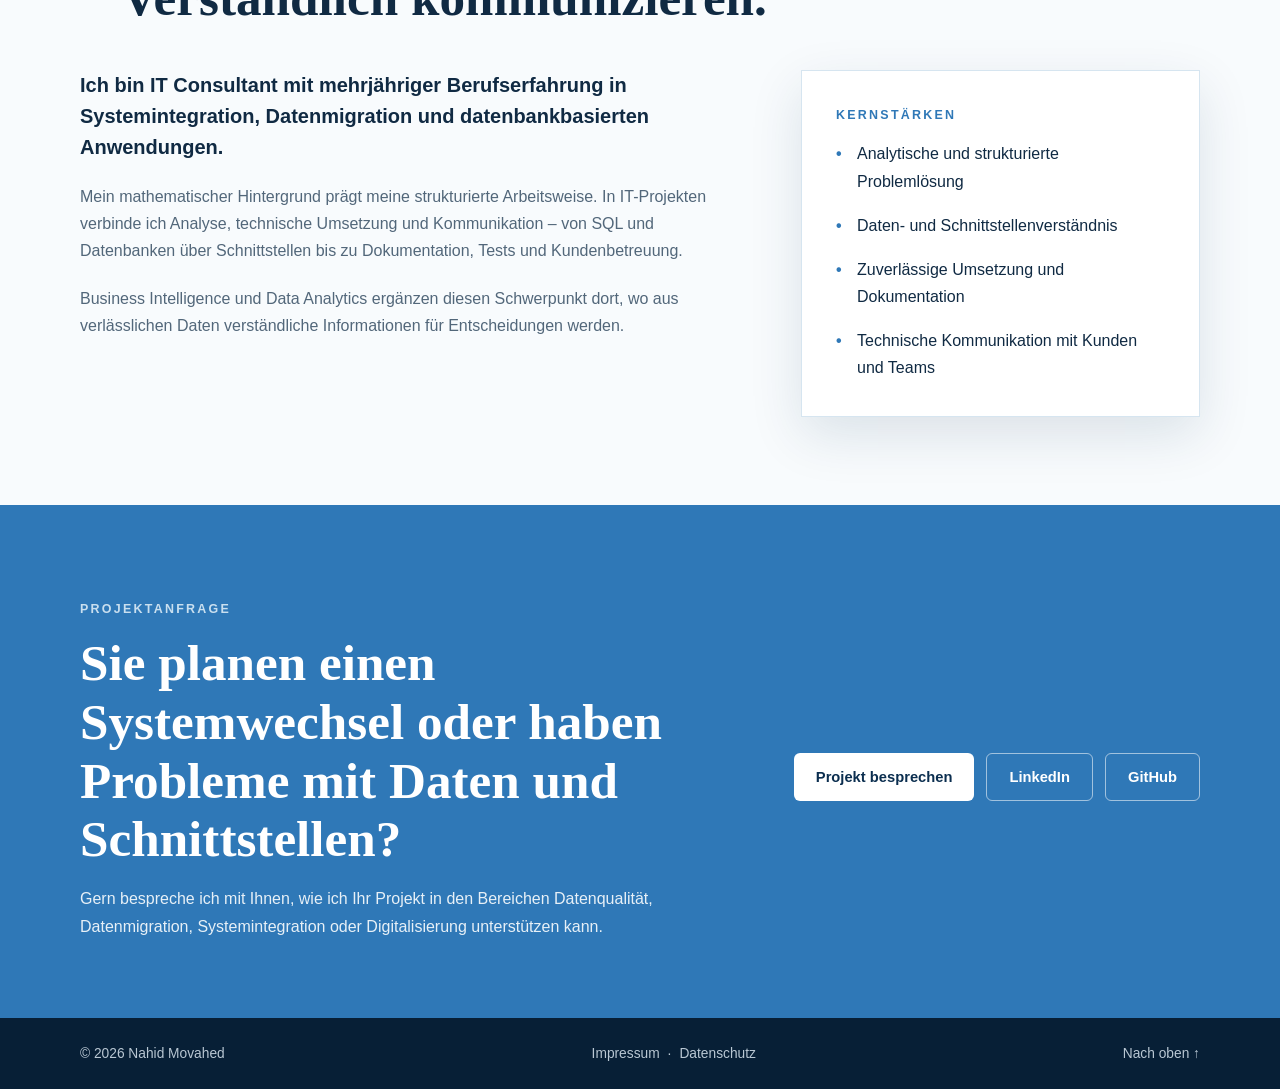
==== commit 2295383d: "Reduce portfolio to key projects" ====
--- a/index.html
+++ b/index.html
@@ -100,33 +100,15 @@
 </div>
 <div class="project-grid">
 <article class="project-card">
-<p class="project-tag">Python · Pandas</p>
-<h3>Superstore Sales Analysis</h3>
-<p>Analyse von Umsatz, Gewinn, Rabatten, Kategorien, Produkten, Regionen und monatlichen Entwicklungen.</p>
-<a href="https://github.com/NahidMovahed-GER/superstore-sales-analysis" rel="noopener" target="_blank">Repository ansehen →</a>
-</article>
-<article class="project-card">
 <p class="project-tag">PostgreSQL · Docker</p>
 <h3>Inspection Report to Database</h3>
 <p>Digitalisierung technischer Prüfberichte mit strukturiertem Datenmodell, PostgreSQL und SQL-Abfragen.</p>
 <a href="https://github.com/NahidMovahed-GER" rel="noopener" target="_blank">Auf GitHub ansehen →</a>
 </article>
 <article class="project-card">
-<p class="project-tag">Microsoft Access</p>
-<h3>KundenBestellungen</h3>
-<p>Relationale Bestelldatenbank mit Formularen, Aggregationsabfragen und Management-Report zur Umsatzanalyse.</p>
-<a href="https://github.com/NahidMovahed-GER" rel="noopener" target="_blank">Auf GitHub ansehen →</a>
-</article>
-<article class="project-card">
 <p class="project-tag">Access · Database Design</p>
 <h3>ShoppingDB Access Project</h3>
 <p>Normalisierte Datenbank mit Kunden-, Produkt- und Bestelltabellen für Analysen und zukünftige Erweiterungen.</p>
-<a href="https://github.com/NahidMovahed-GER" rel="noopener" target="_blank">Auf GitHub ansehen →</a>
-</article>
-<article class="project-card">
-<p class="project-tag">Docker · Nginx</p>
-<h3>Docker Nginx Web Service</h3>
-<p>Eine einfache HTML-Website als Nginx-Webservice in einem Docker-Container.</p>
 <a href="https://github.com/NahidMovahed-GER" rel="noopener" target="_blank">Auf GitHub ansehen →</a>
 </article>
 <article class="project-card">
